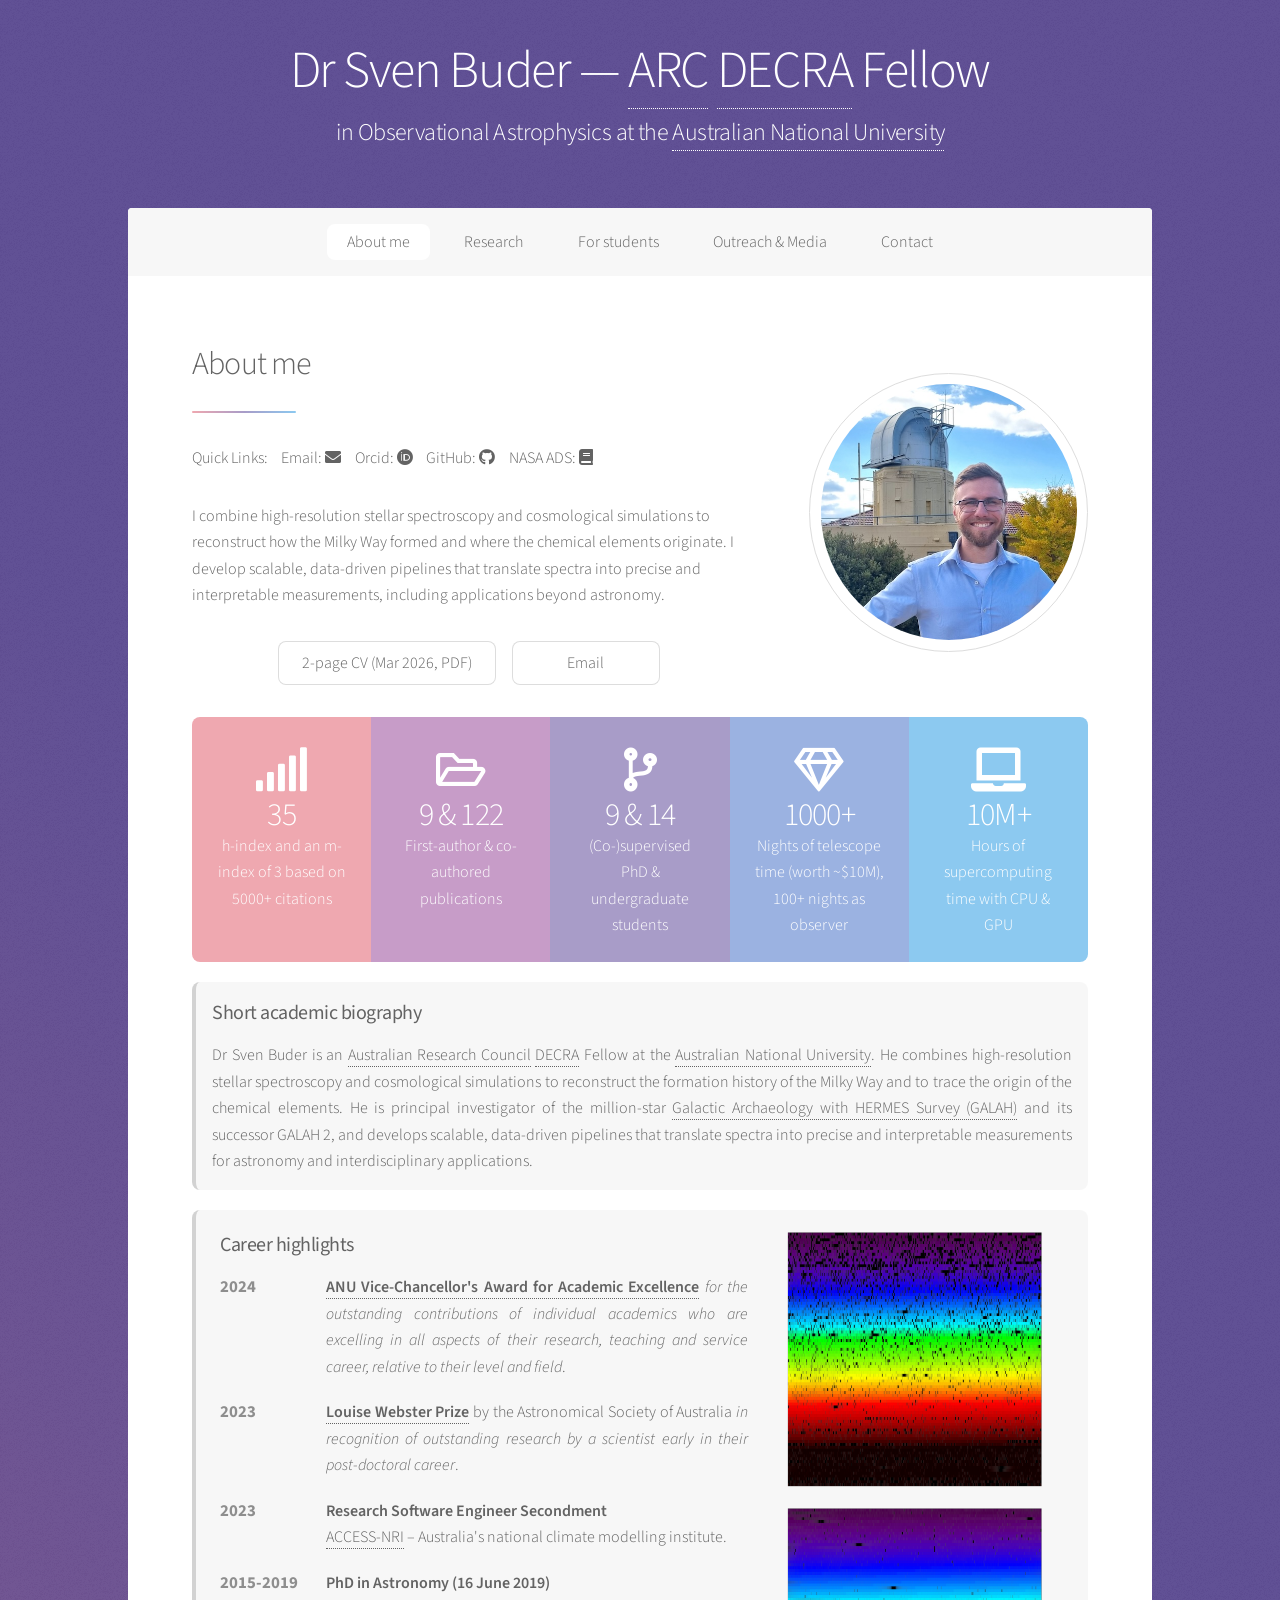
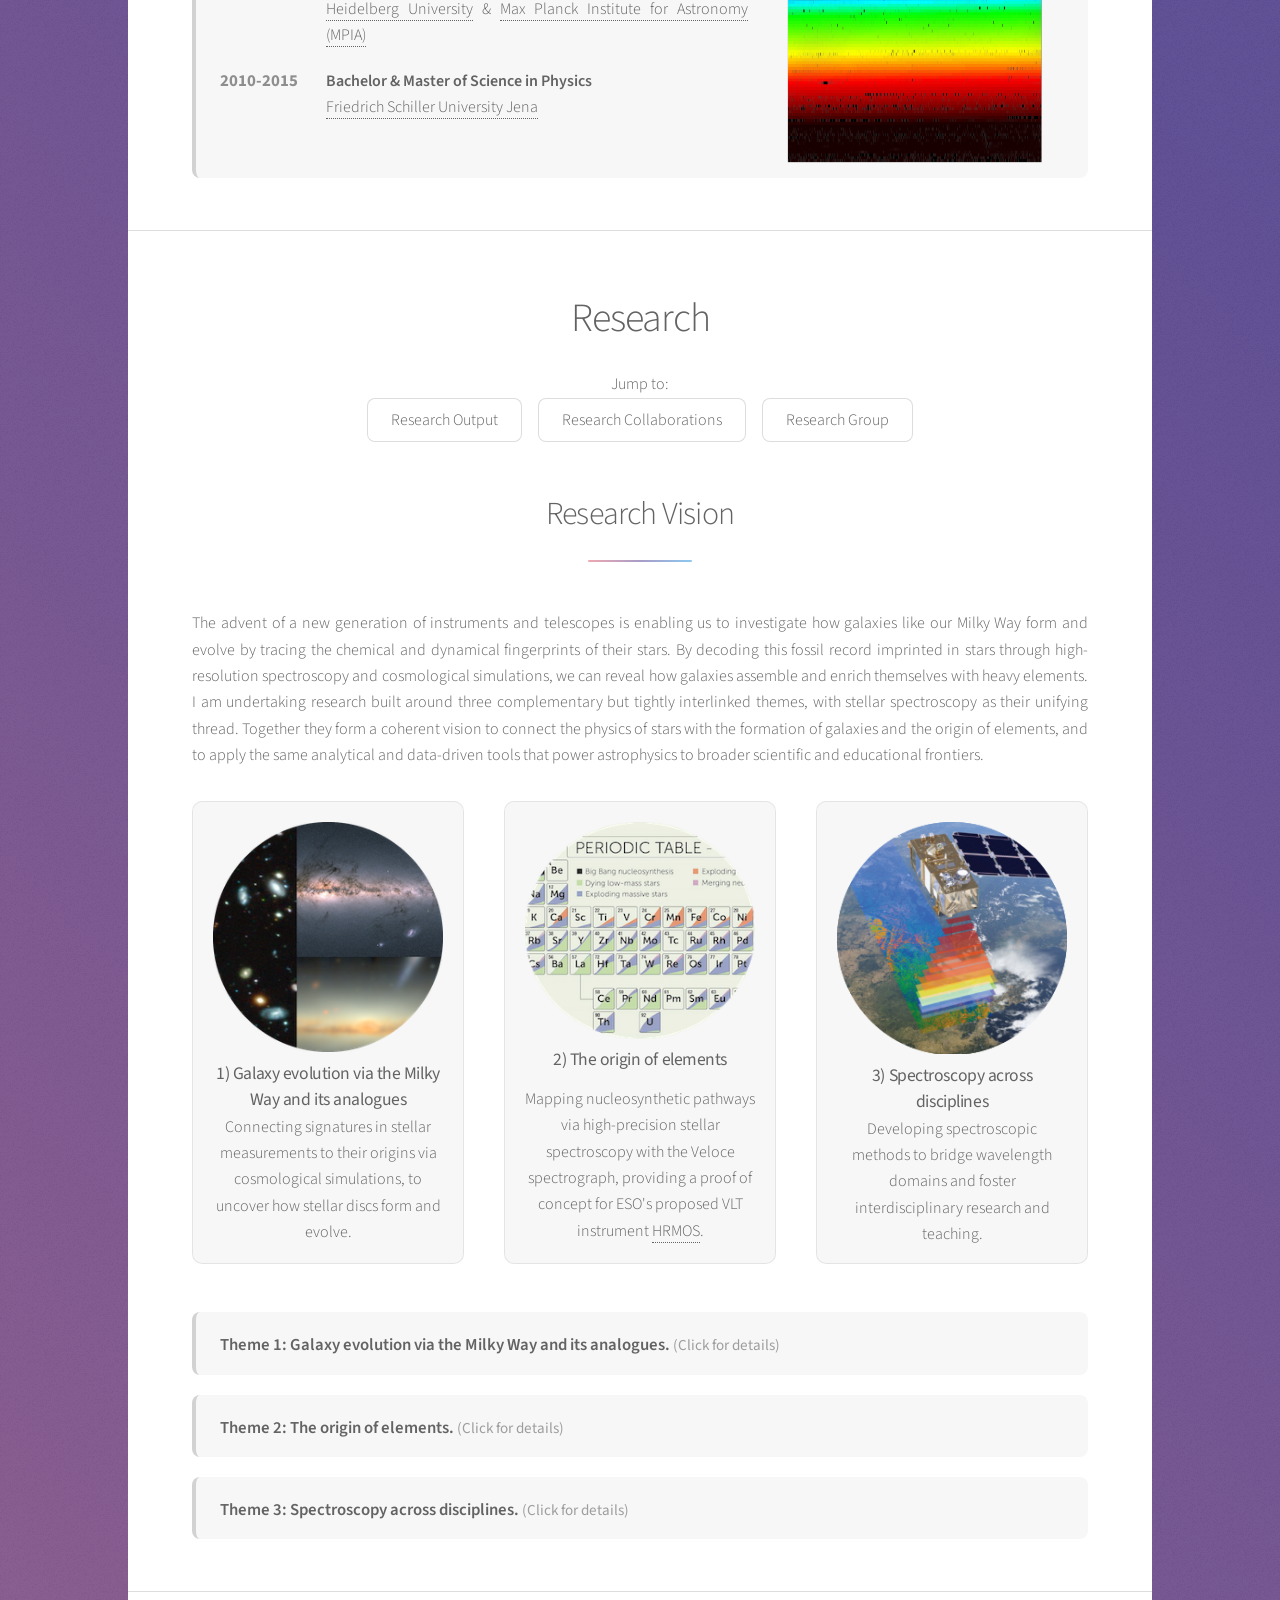
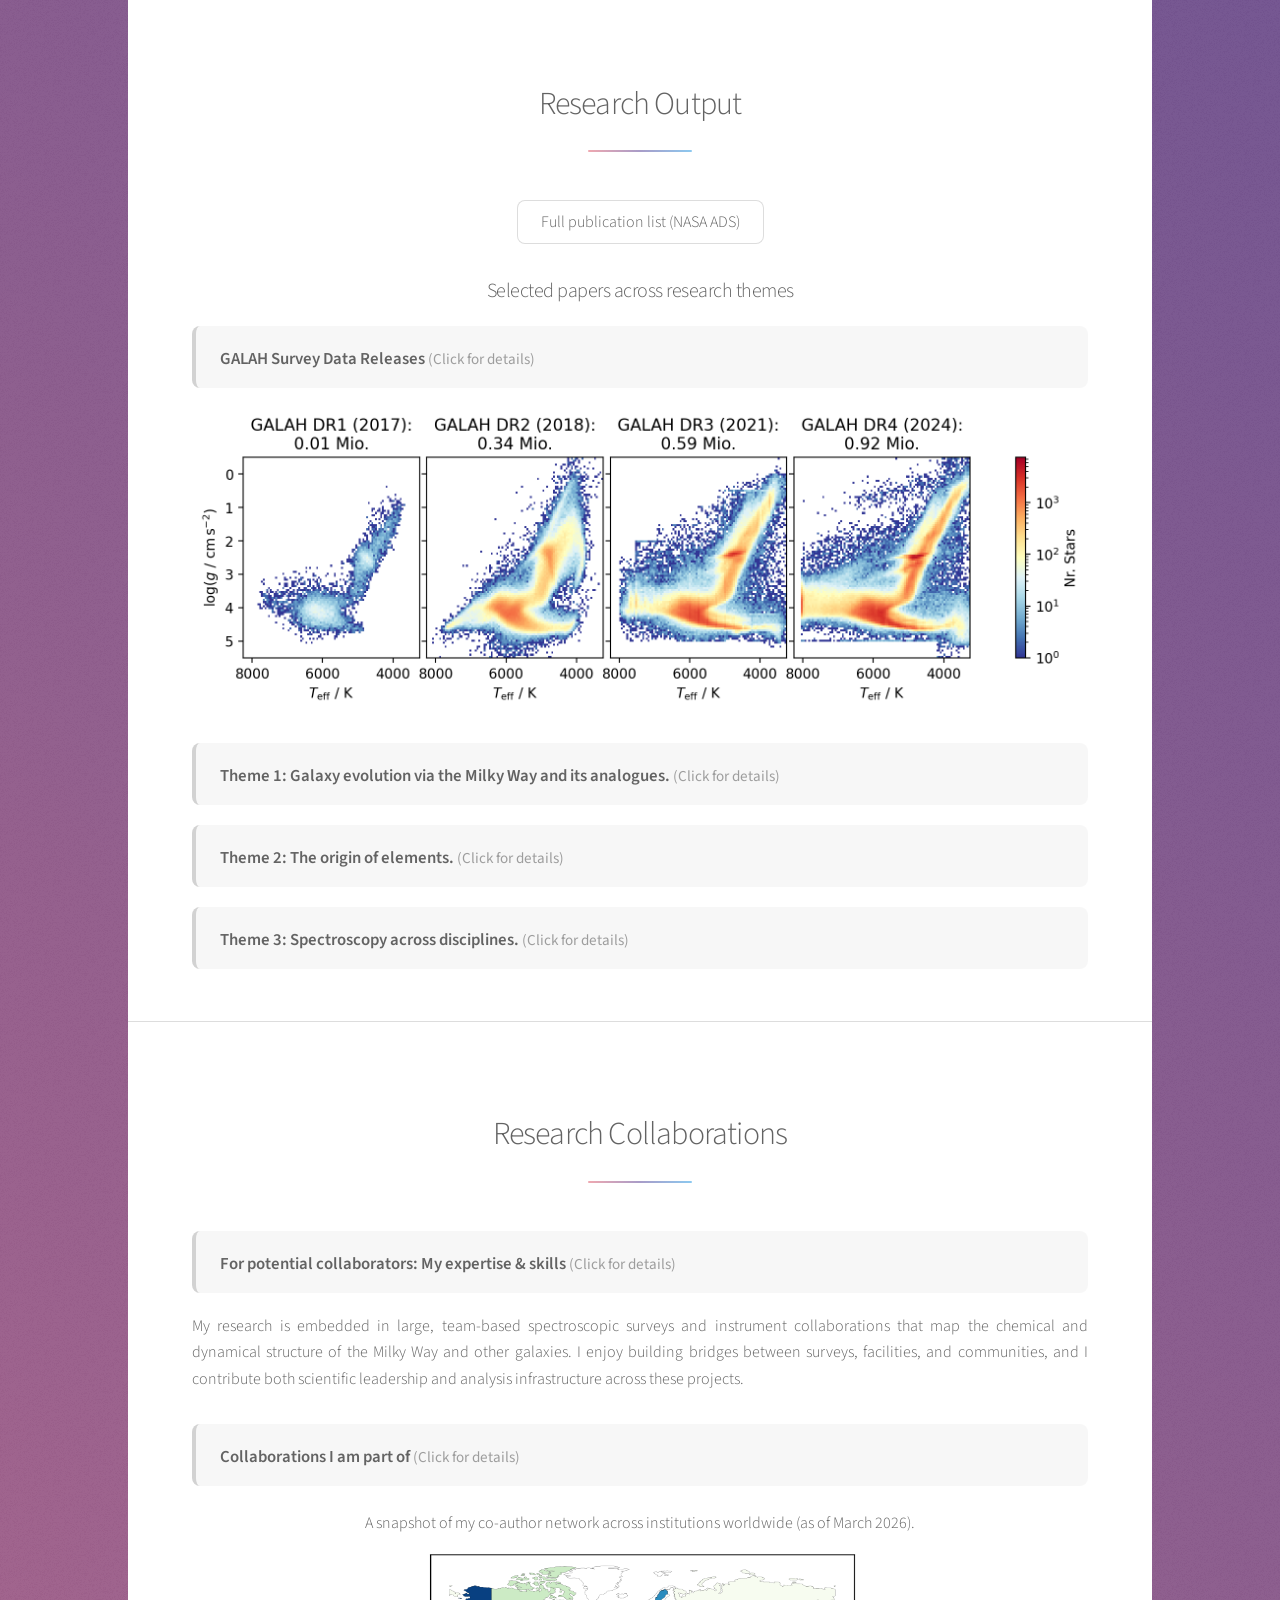
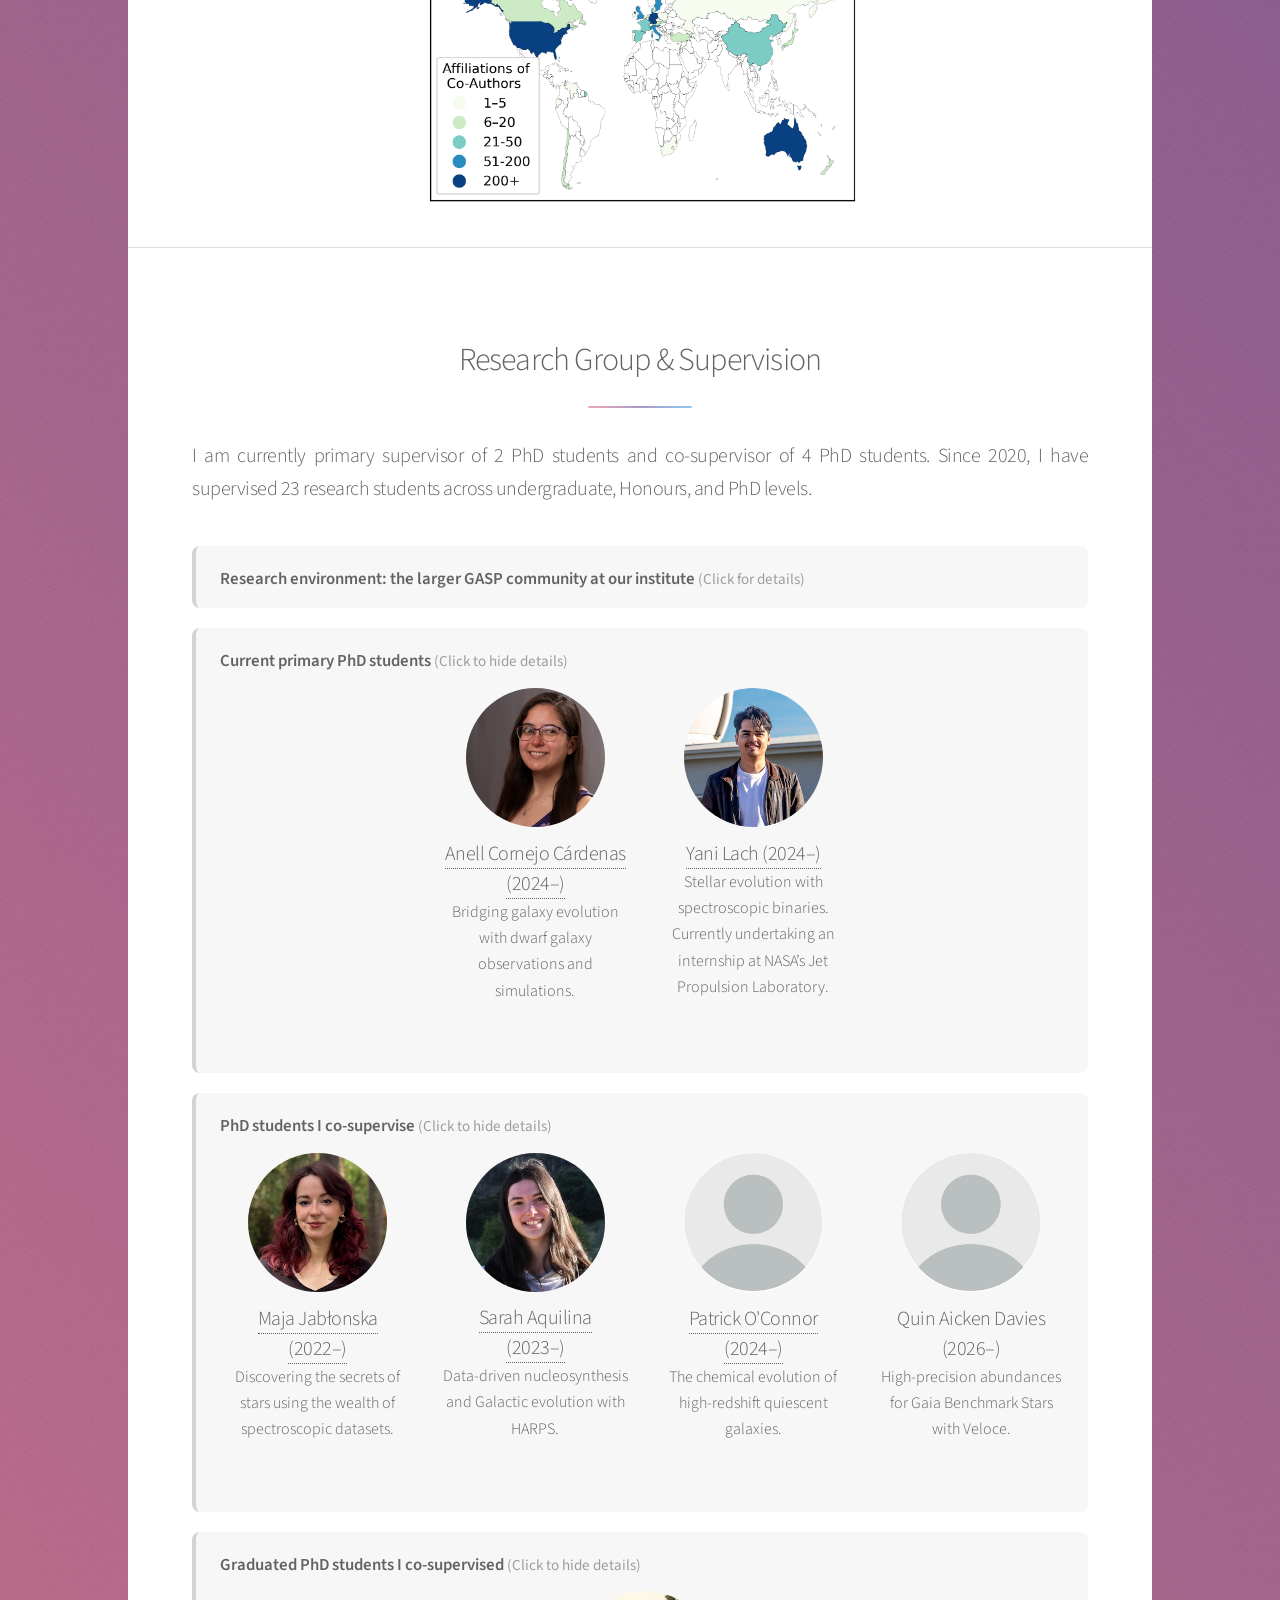
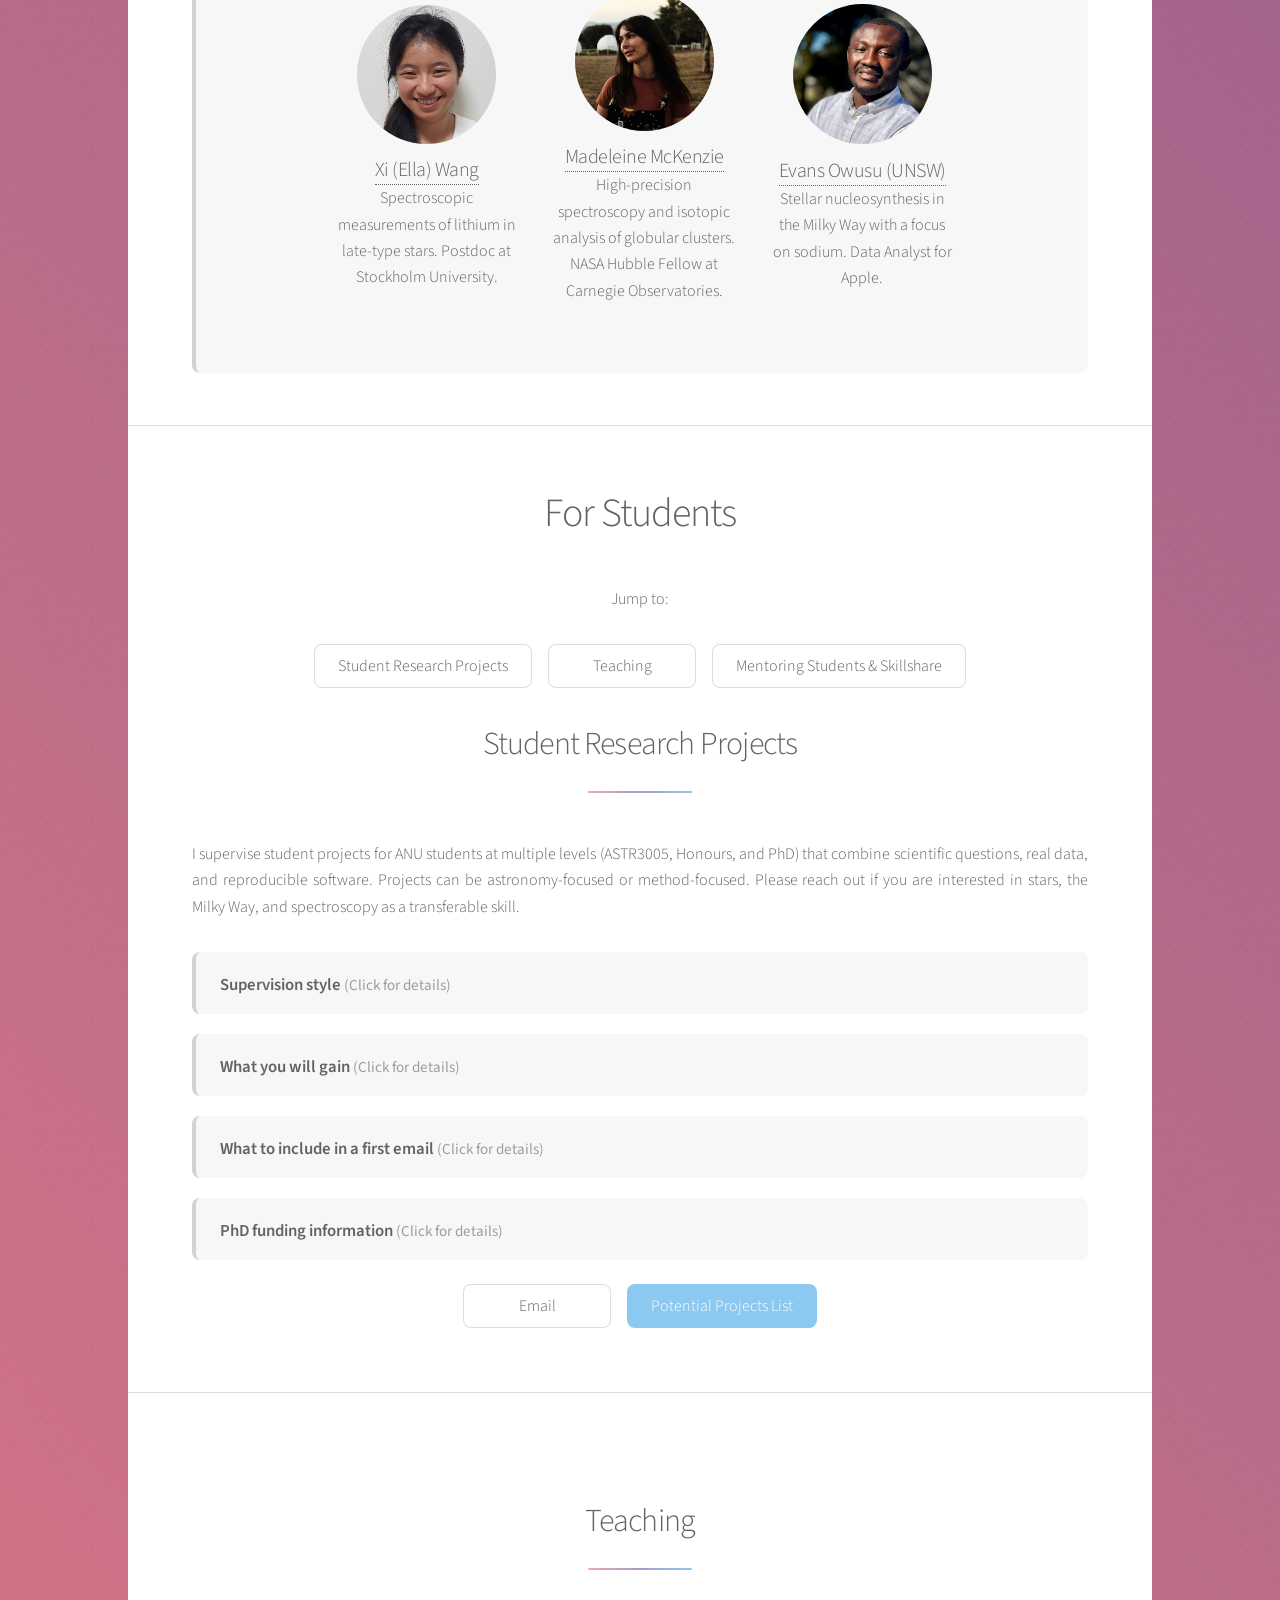
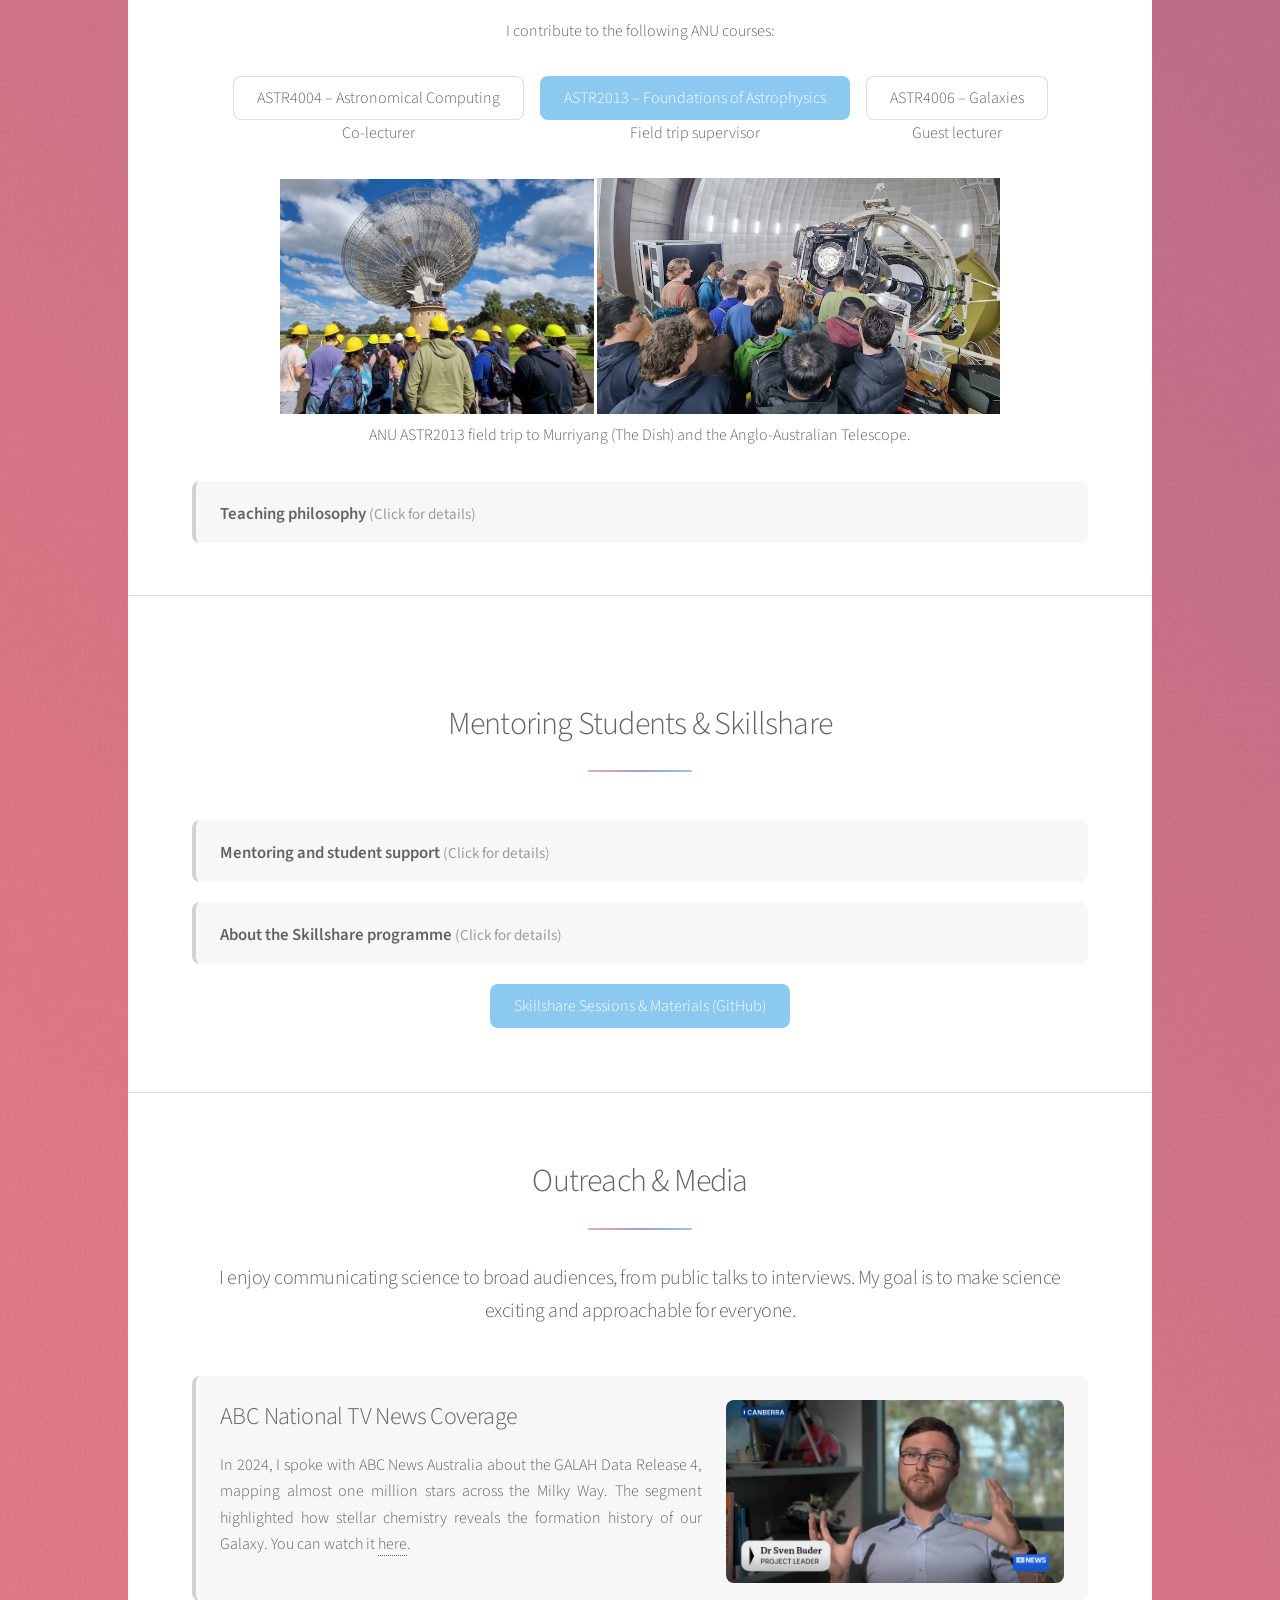
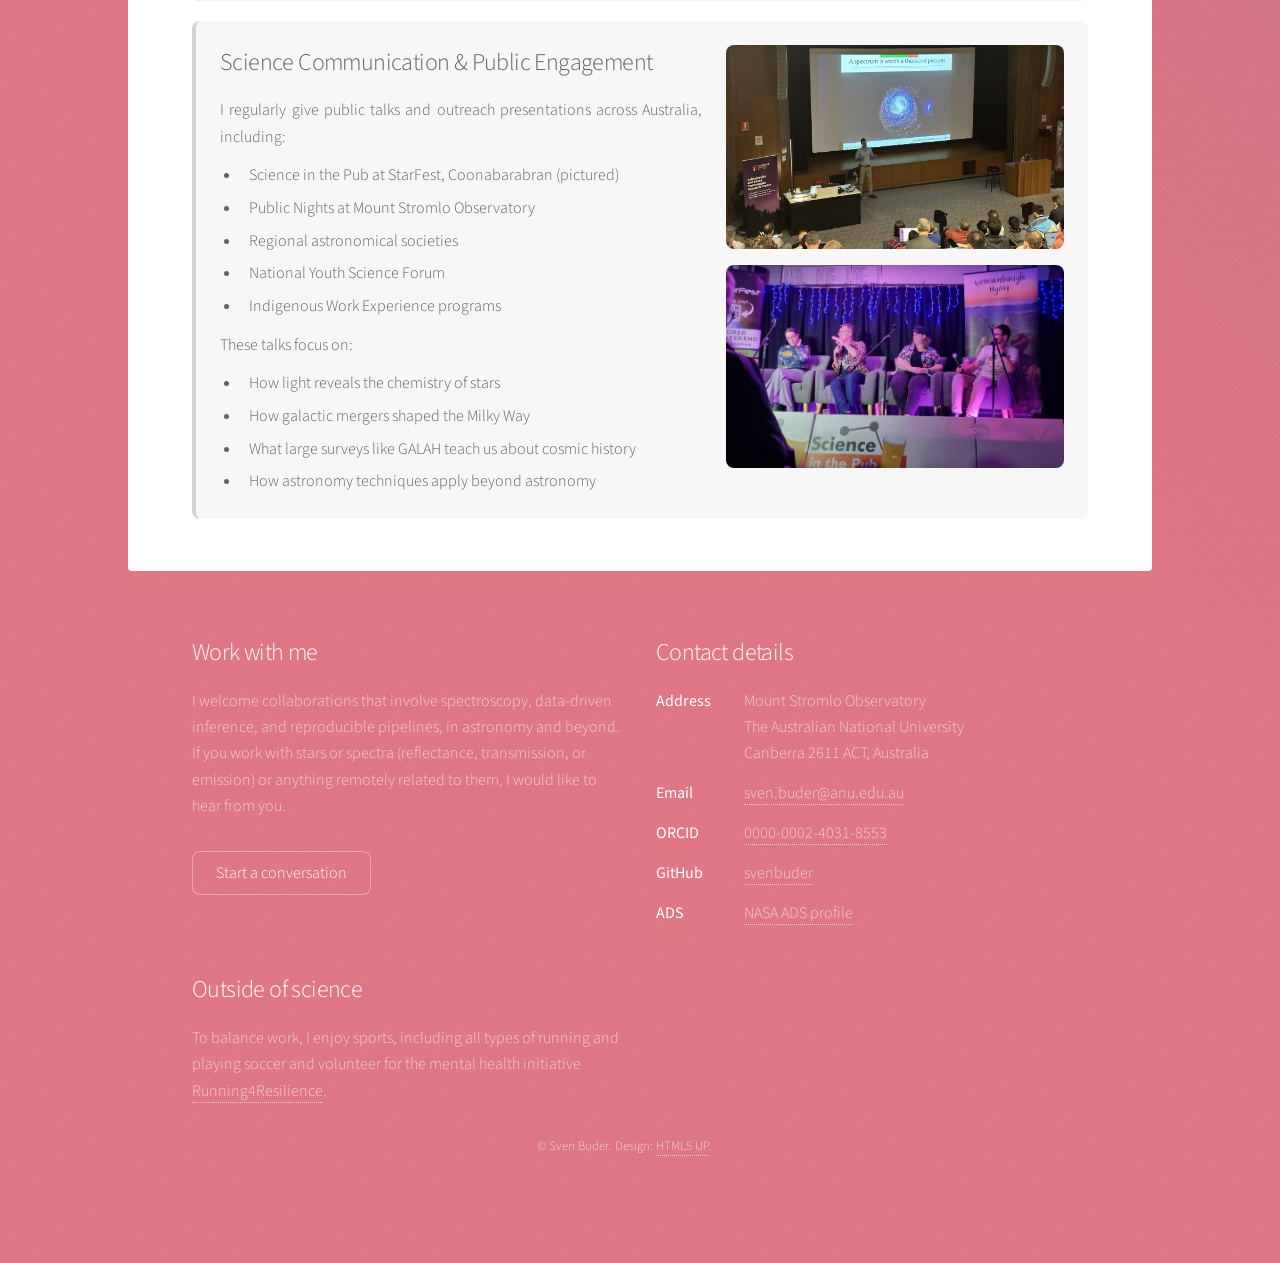
==== index.html @ 12dbd0ea "fix images, add collaborations, update cv" ====
<!DOCTYPE HTML>
<!--
	Stellar by HTML5 UP
	html5up.net | @ajlkn
	Free for personal and commercial use under the CCA 3.0 license (html5up.net/license)
-->
<html lang="en">
	<head>
		<title>Dr Sven Buder | ANU</title>
		<meta charset="utf-8" />
		<meta name="viewport" content="width=device-width, initial-scale=1, user-scalable=no" />

		<meta name="description" content="Dr Sven Buder is an ARC DECRA Fellow at the Australian National University. He uses high-resolution spectroscopy and cosmological simulations to study galaxy evolution via the Milky Way and its analogues, and to map the origin of the elements. He is also building collaborations in spectroscopy across disciplines." />
		<meta name="author" content="Sven Buder" />

		<link rel="stylesheet" href="assets/css/main.css" />
		<noscript><link rel="stylesheet" href="assets/css/noscript.css" /></noscript>
	</head>
	<body class="is-preload">

		<!-- Wrapper -->
		<div id="wrapper">

			<!-- Header -->
			<header id="header" class="alt" style="padding: 2.5em 0 2.5em 0;">
				<h1>Dr Sven Buder — <a href="https://www.arc.gov.au/" target="_blank" rel="noopener noreferrer">ARC</a> <a href="https://www.arc.gov.au/discovery-early-career-researcher-award-2024" target="_blank" rel="noopener noreferrer">DECRA</a> Fellow</h1>
				<h2>in Observational Astrophysics at the <a href="https://www.anu.edu.au" target="_blank" rel="noopener noreferrer">Australian National University</a></h2>
			</header>

			<!-- Nav -->
			<nav id="nav">
				<ul>
					<li><a href="#about" class="active">About me</a></li>
					<li><a href="#research">Research</a></li>
					<li><a href="#students">For students</a></li>
					<li><a href="#outreach">Outreach &amp; Media</a></li>
					<li><a href="#contact">Contact</a></li>
				</ul>
			</nav>

			<!-- Main -->
			<div id="main">
				<!-- About me -->
				<section id="about" class="main">
				<div class="spotlight">
					<div class="content">
					<header class="major">
						<h2>About me</h2>
					</header>

					<ul class="icons" style="margin-top: 0em;">
						<li>Quick Links:  </li>
						<li>Email: <a href="mailto:sven.buder@anu.edu.au" class="icon solid fa-envelope" title="Email"><span class="label">Email</span></a></li>
						<li>Orcid: <a href="https://orcid.org/0000-0002-4031-8553" target="_blank" rel="noopener noreferrer" class="icon brands fa-orcid" title="ORCID"><span class="label">ORCID</span></a></li>
						<li>GitHub: <a href="https://github.com/svenbuder" target="_blank" rel="noopener noreferrer" class="icon brands fa-github" title="GitHub"><span class="label">GitHub</span></a></li>
						<li>NASA ADS: <a href="https://ui.adsabs.harvard.edu/search/q=author%3A%22Buder%2C%20Sven%22" target="_blank" rel="noopener noreferrer" class="icon solid fa-book" title="NASA ADS profile"><span class="label">ADS</span></a></li>
					</ul>
					<p>
						I combine high-resolution stellar spectroscopy and cosmological simulations to reconstruct how the Milky Way formed
						and where the chemical elements originate.
						I develop scalable, data-driven pipelines that translate spectra into precise and interpretable measurements,
						including applications beyond astronomy.
					</p>
					<ul class="actions special">
						<li>
						<a href="data/Sven_Buder_CV_Mar2026.pdf" target="_blank" rel="noopener noreferrer" class="button">
							2-page CV (Mar 2026, PDF)
						</a>
						</li>
						<li><a href="mailto:sven.buder@anu.edu.au" class="button">Email</a></li>
					</ul>

					</div>

					<span class="image"><img src="images/avatar_2025.jpg" alt="Portrait of Dr Sven Buder" /></span>
				</div>

				<ul class="statistics" style="margin-bottom: 0em;">
					<li class="style1">
					<span class="icon solid fa-signal"></span>
					<strong>35</strong> h-index and an m-index of 3 based on 5000+ citations
					</li>
					<li class="style2">
					<span class="icon fa-folder-open"></span>
					<strong>9 &amp; 122</strong> First-author &amp; co-authored publications
					</li>
					<li class="style3">
					<span class="icon solid fa-code-branch"></span>
					<strong>9 &amp; 14</strong> (Co-)supervised PhD &amp; undergraduate students
					</li>
					<li class="style4">
					<span class="icon fa-gem"></span>
					<strong>1000+</strong> Nights of telescope time (worth ~$10M), 100+ nights as observer
					</li>
					<li class="style5">
					<span class="icon solid fa-laptop"></span>
					<strong>10M+</strong> Hours of supercomputing time with CPU &amp; GPU
					</li>
				</ul>

				<!-- Single “read-aloud” biography -->
				<div style="margin: 1.25rem 0; padding: 1rem; border-left: 4px solid rgba(0,0,0,0.15); background: rgba(0,0,0,0.03); border-radius: 8px;">
					<h3 style="margin-top: 0;"><b>Short academic biography</b></h3>
					<p style="margin-bottom: 0; text-align:justify">
					Dr Sven Buder is an <a href="https://www.arc.gov.au/" target="_blank" rel="noopener noreferrer">Australian Research Council</a> <a href="https://www.arc.gov.au/discovery-early-career-researcher-award-2024" target="_blank" rel="noopener noreferrer">DECRA</a> Fellow at the <a href="https://www.anu.edu.au" target="_blank" rel="noopener noreferrer">Australian National University</a>.
					He combines high-resolution stellar spectroscopy and cosmological simulations to reconstruct the formation history of the Milky Way
					and to trace the origin of the chemical elements.
					He is principal investigator of the million-star <a href="https://www.galah-survey.org">Galactic Archaeology with HERMES Survey (GALAH)</a> and its successor GALAH 2,
					and develops scalable, data-driven pipelines that translate spectra into precise and interpretable measurements for astronomy and interdisciplinary applications.
					</p>
				</div>

				<div class="callout highlight-layout">
				<!-- LEFT: Timeline -->
				<div class="highlights">
					<h3 style="margin-top: 0;"><b>Career highlights</b></h3>
					<div class="highlight-item">
					<div class="highlight-year">2024</div>
					<div class="highlight-content">
						<strong><a href="https://www.anu.edu.au/news/all-news/best-of-anu-community-celebrated-with-chancellor-and-vc-awards" target="_blank" rel="noopener noreferrer">ANU Vice-Chancellor's Award for Academic Excellence</a></strong>
						<i>for the outstanding contributions of individual academics who are excelling in all aspects of their research, teaching and service career, relative to their level and field</i>.
					</div>
					</div>

					<div class="highlight-item">
					<div class="highlight-year">2023</div>
					<div class="highlight-content">
						<strong><a href="https://asa.astronomy.org.au/prizes_and-grants/prizes-awards/louise-webster-prize/" target="_blank" rel="noopener noreferrer">Louise Webster Prize</a></strong>
						by the Astronomical Society of Australia
						<i>in recognition of outstanding research by a scientist early in their post-doctoral career</i>.
					</div>
					</div>

					<div class="highlight-item">
					<div class="highlight-year">2023</div>
					<div class="highlight-content">
						<strong>Research Software Engineer Secondment</strong><br>
						<a href="https://www.access-nri.org.au/" target="_blank" rel="noopener noreferrer">ACCESS-NRI</a> – Australia's national climate modelling institute.
					</div>
					</div>

					<div class="highlight-item">
					<div class="highlight-year">2015-2019</div>
					<div class="highlight-content">
						<strong>PhD in Astronomy (16 June 2019)</strong><br>
						<a href="https://www.uni-heidelberg.de/en" target="_blank" rel="noopener noreferrer">Heidelberg University</a> & <a href="https://www.mpia.de/en" target="_blank" rel="noopener noreferrer">Max Planck Institute for Astronomy (MPIA)</a>
					</div>
					</div>

					<div class="highlight-item">
					<div class="highlight-year">2010-2015</div>
					<div class="highlight-content">
						<strong>Bachelor & Master of Science in Physics</strong><br>
						<a href="https://www.uni-jena.de/en" target="_blank" rel="noopener noreferrer">Friedrich Schiller University Jena</a>
					</div>
					</div>
				</div>

				<!-- RIGHT: Spectra -->
				<div class="highlight-visual-vertical">
					<img src="images/06_alfCenA_rainbow.png" alt="Spectrum of Alpha Centauri A" />
					<img src="images/07_HD140283_rainbow.png" alt="Spectrum of HD 140283" />
				</div>

				</div>
				</section>

				<!-- Research -->
				<section id="research" class="main special">
					<header class="major">
						<h1>Research</h1>
						Jump to:
						<ul class="actions special">	
							<!-- <li><a href="#research-vision" target="_blank" rel="noopener noreferrer" class="button">Research Vision</a></li> -->
							<li><a href="#research-output" class="button">Research Output</a></li>
							<li><a href="#research-collaborations" class="button">Research Collaborations</a></li>
							<li><a href="#research-group" class="button">Research Group</a></li>
						</ul>
					</header>
					
					<header id="research-vision" class="major" style="margin-top: 1.5rem;">
						<h2>Research Vision</h2>
						</header>

						<div class="content">
						<p style="text-align: justify;">
							The advent of a new generation of instruments and telescopes is enabling us to investigate how galaxies like our Milky Way form and evolve
							by tracing the chemical and dynamical fingerprints of their stars. By decoding this fossil record imprinted in stars through high-resolution
							spectroscopy and cosmological simulations, we can reveal how galaxies assemble and enrich themselves with heavy elements.
							I am undertaking research built around three complementary but tightly interlinked themes, with stellar spectroscopy as their unifying thread. 
							Together they form a coherent vision to connect the physics of stars with the formation of galaxies and the origin of elements, and to apply
							the same analytical and data-driven tools that power astrophysics to broader scientific and educational frontiers.
						</p>

						<ul class="features themes">
							<li>
							<span class="image solid major"><img src="images/galaxies.png" alt="Galaxy evolution theme" /></span>
							<h4><b>1) Galaxy evolution via the Milky Way and its analogues</b></h4>
							Connecting signatures in stellar measurements to their origins via cosmological simulations, to uncover how stellar discs form and evolve.
							</li>

							<li>
							<span class="image solid major"><img src="images/periodic_table.png" alt="Origin of elements theme" /></span>
							<h4><b>2) The origin of elements</b></h4>
							Mapping nucleosynthetic pathways via high-precision stellar spectroscopy with the Veloce spectrograph, providing a proof of concept for ESO's proposed VLT instrument
							<a href="https://www.hrmos.eu/" target="_blank" rel="noopener noreferrer">HRMOS</a>.
							</li>

							<li>
							<span class="image solid major"><img src="images/Sentinel-2_composites.png" alt="Spectroscopy across disciplines theme" /></span>
							<h4><b>3) Spectroscopy across disciplines</b></h4>
							Developing spectroscopic methods to bridge wavelength domains and foster interdisciplinary research and teaching.
							</li>
						</ul>

						<!-- Theme 1 -->
						<details class="callout">
							<summary>Theme 1: Galaxy evolution via the Milky Way and its analogues.<span class="details-hint"></span></summary>

							<p style="margin-top: 0.75rem;">
							How did galaxies like our Milky Way build their discs and sustain star formation across cosmic time? This remains one of the central open questions in galaxy formation.
							While evidence points to early turbulent star formation, bar-driven evolution, and merger-induced heating, their interplay is still not understood.
							My research aims to quantify how these processes shaped the Milky Way and its analogues by combining resolved chemodynamical data, extragalactic surveys,
							and cosmological simulations in a unified framework.
							</p>

							<ul>
							<li>
								<b>(1a) The impact of mergers on disc galaxies.</b>
								<span class="image right"><img src="images/theme_1a.png" alt="Theme 1a figure" /></span>
								<br>
								My earlier work showed that the Milky Way's last major merger was likely not gas-rich enough to rebuild the disc, as only a small population of stars shares its distinct chemistry.
								I will map the inner Galaxy in elemental detail to test how mergers shaped its structure and enrichment history. These data will also prepare the ground for future facilities such as
								<a href="https://mavis-ao.org/" target="_blank" rel="noopener noreferrer">VLT-MAVIS</a> and
								<a href="https://elt.eso.org/instrument/MOSAIC/" target="_blank" rel="noopener noreferrer">ELT-MOSAIC</a>, extending these studies to external galaxies.
							</li>

							<li>
								<b>(1b) Chemical evolution of smaller galaxies.</b>
								<span class="image right"><img src="images/theme_1b.png" alt="Theme 1b figure" /></span>
								<br>
								My PhD student <a href="https://www.linkedin.com/in/anell-cornejo-cárdenas-b04b33162/" target="_blank" rel="noopener noreferrer">Anell Cornejo Cárdenas</a>
								(completion expected 2028) is extracting dwarf galaxy chemistry from
								<a href="https://www.eso.org/sci/facilities/develop/instruments/muse.html" target="_blank" rel="noopener noreferrer">MUSE</a> spectroscopy.
								Together with high-resolution <a href="https://tobias-buck.de/#sim_data" target="_blank" rel="noopener noreferrer">NIHAO-UHD</a> simulations, we will link the chemical evolution
								of these dwarfs to their role as the building blocks of the Milky Way halo and assess how unique our Galaxy's merger history has been.
							</li>

							<li>
								<b>(1c) Bridging (extra-)galactic archaeology.</b>
								<span class="image right"><img src="images/theme_1c.png" alt="Theme 1c figure" /></span>
								<br>
								As part of the <a href="https://geckos-survey.org" target="_blank" rel="noopener noreferrer">GECKOS</a>
								<a href="https://www.eso.org/sci/facilities/develop/instruments/muse.html" target="_blank" rel="noopener noreferrer">VLT-MUSE</a> survey
								(<a href="https://ui.adsabs.harvard.edu/abs/2023arXiv230600059V" target="_blank" rel="noopener noreferrer">van de Sande et al. 2023</a>),
								we will apply the integrated-spectroscopy methods I am developing under Theme 3a to trace enrichment histories across multiple elements.
								We will compare the Milky Way's resolved but locally biased view of chemical evolution with edge-on disc galaxies observed via integrated light.
								Moving beyond metallicity, this complementary perspective will reduce biases in inferring the processes that govern disc formation across environments
								and help interpret the Milky Way in a cosmological context.
							</li>
							</ul>

							<p style="margin-bottom: 0;">
							These efforts will deliver observation-driven simulation tests linking merger history, satellite evolution, and disc formation.
							</p>
						</details>

						<!-- Theme 2 -->
						<details class="callout">
							<summary>Theme 2: The origin of elements.<span class="details-hint"></span></summary>

							<p style="margin-top: 0.75rem;">
							Where and how are the elements forged? While most elements are now known to originate in stars or their explosions and mergers, major uncertainties remain in how stellar yields and
							binary evolution shaped the chemical makeup of the Universe throughout cosmic time. This question links every scale of astrophysics from planets to galaxies, and demands both
							precision spectroscopy and predictive modelling.
							My research combines data-driven analysis with theoretical insight to address these gaps, and complements 3D NLTE modelling efforts
							(<a href="https://ui.adsabs.harvard.edu/abs/2024ARA&A..62..475L" target="_blank" rel="noopener noreferrer">Lind &amp; Amarsi 2024</a>).
							These approaches provide the dual foundations of precision and realism that are needed to map how stars create and recycle the elements that shape planets and galaxies.
							</p>

							<ul>
							<li>
								<b>(2a) Quantify elemental and isotopic variations with unprecedented precision.</b>
								<span class="image right"><a href="https://ui.adsabs.harvard.edu/abs/2018MNRAS.478.4513B/abstract" class="image" target="_blank" rel="noopener noreferrer"><img src="images/pic02.png" alt="Precision abundances figure" /></a></span>
								<br>
								As PI of the ongoing GALAH-2 Large Program, I will deliver 0.01 dex precision for elemental and isotopic abundances using the Veloce spectrograph at the 3.9m Anglo-Australian Telescope,
								with dedicated observing time secured through 2027. This programme complements observations of the original GALAH survey and provides early high-precision benchmark measurements for ESO's proposed
								<a href="https://www.hrmos.eu/" target="_blank" rel="noopener noreferrer">HRMOS</a> concept to test models of internal mixing, stellar mass loss, and the relative contributions of massive versus evolved stars,
								in order to constrain elemental production sites and yields.
							</li>

							<li>
								<b>(2b) Identify signatures of binary evolution and mixing.</b>
								<span class="image right"><img src="images/theme_2ab.png" alt="Binary evolution theme figure" /></span>
								<br>
								Every second star is part of a binary system. The work of my PhD student <a href="https://yanilach.space/" target="_blank" rel="noopener noreferrer">Yani Lach</a> (expected completion 2028) on extracting
								elemental abundances from binary star spectroscopy will quantify how binary evolution, interaction, and rotation alter surface abundances. The comparison of abundance patterns between closer and wider systems
								will quantify the importance of binarity for chemical evolution.
							</li>

							<li>
								<b>(2c) Map element-production channels.</b>
								<span class="image right"><img src="images/theme_2c.png" alt="Element production channels figure" /></span>
								<br>
								By combining high-precision abundances with chemical evolution models, my collaborators and I will extract nucleosynthetic fingerprints from stellar and galactic abundance measurements using our fast,
								simulation-based inference framework (<a href="https://ui.adsabs.harvard.edu/abs/2025A%26A...702A.184B" target="_blank" rel="noopener noreferrer">Buck et al. 2025</a>).
							</li>
							</ul>

							<p style="margin-bottom: 0;">
							By combining Veloce's precision with HRMOS-era reach and linking stellar spectroscopy to the formation of planets and galaxies, this theme is driving future key projects on the origin of the elements.
							<br><br>
							</p>
						</details>

						<!-- Theme 3 -->
						<details class="callout">
							<summary>Theme 3: Spectroscopy across disciplines.<span class="details-hint"></span></summary>

							<p style="margin-top: 0.75rem;">
							Where else can the tools we develop for stellar spectroscopy be applied to benefit science and society? Spectroscopy is a universal diagnostic of matter:
							the same principles that reveal the composition of stars can illuminate processes in galaxies, the interstellar medium, and even Earth's environment.
							This theme extends spectroscopy across wavelengths and disciplines to connect astrophysics, climate science, and education.
							</p>

							<ul>
							<li>
								<b>(3a) From resolved to integrated spectroscopy.</b><br>
								<span class="image right"><img src="images/theme_3a.png" alt="Resolved to integrated spectroscopy figure" /></span>
								A key step toward bridging Galactic and extragalactic astronomy is translating high-fidelity stellar spectroscopy into integrated-light observations.
								With collaborators and a postdoctoral researcher, I will develop a library of stellar-population templates from Milky Way spectra flux-calibrated with
								<a href="https://www.esa.int/Science_Exploration/Space_Science/Gaia" target="_blank" rel="noopener noreferrer">Gaia</a> XP data.
								These abundance-variable templates will support analyses of integrated spectra from instruments such as
								<a href="https://www.eso.org/sci/facilities/develop/instruments/muse.html" target="_blank" rel="noopener noreferrer">VLT-MUSE</a> and
								<a href="https://mavis-ao.org/" target="_blank" rel="noopener noreferrer">VLT-MAVIS</a>, overcoming long-standing limitations in population-synthesis models and uniting stellar and extragalactic spectroscopy.
							</li>

							<li>
								<b>(3b) Multi-wavelength and multi-domain astronomy.</b><br>
								<span class="image right"><img src="images/theme_3b.png" alt="Multi-wavelength astronomy figure" /></span>
								In a pilot project combining GALAH optical spectroscopy with ASKAP radio observations
								(<a href="https://ui.adsabs.harvard.edu/abs/2025MNRAS.543.3474N" target="_blank" rel="noopener noreferrer">Nguyen, Buder et al. 2025</a>),
								I demonstrated that cross-wavelength analysis can map the interstellar medium across density regimes.
								Building on this, I will expand collaborations with radio astronomers to link atomic and molecular gas phases in the Milky Way using targeted optical spectroscopy.
								This work connects to upcoming large-scale surveys and prepares for the Square Kilometre Array by establishing a unified optical–radio view of the Galactic ecosystem.
							</li>

							<li>
								<b>(3c) Spectroscopy beyond astronomy.</b><br>
								<span class="image right"><img src="images/theme_3c.png" alt="Spectroscopy beyond astronomy figure" /></span>
								Together with environmental scientists and our instrumentation team at the ANU who build a wildfire risk monitoring satellite called
								<a href="https://inspace.anu.edu.au/missions/ozfuel-1-satellite-payload-mission" target="_blank" rel="noopener noreferrer">OzFuel</a>,
								we have shown that we can infer carbon and nitrogen abundances from leaf reflectance spectra by applying the data-driven stellar analysis framework of
								<a href="https://ui.adsabs.harvard.edu/abs/2015ApJ...808...16N" target="_blank" rel="noopener noreferrer"><i>The Cannon</i></a>.
								Extending this to indicators such as chlorophyll and pigment ratios will show how astronomical methods can address environmental and sustainability challenges.
							</li>
							</ul>

							<p style="margin-bottom: 0;">
							My vision is to establish spectroscopy as a shared quantitative language across astronomy and environmental science, and to build a cross-disciplinary training platform where students
							apply data-driven analysis across domains and develop end-to-end pipelines, from data collection to calibration, archiving, and reproducible analysis.
							These efforts will turn spectroscopy from a specialised tool into a collaborative and educational framework for data-driven, cross-disciplinary research.
							</p>
						</details>
						</div>
				</section>

				<section id="research-output" class="main special">
					<header class="major" style="margin-top: 1.5rem;">
						<h2>Research Output</h2>
					</header>

					<div class="content">
						<ul class="actions special" style="margin-bottom: 1rem;">
						<li>
							<a href="https://ui.adsabs.harvard.edu/search/q=author%3A%22Buder%2C%20Sven%22"
							target="_blank" rel="noopener noreferrer" class="button">
							Full publication list (NASA ADS)
							</a>
						</li>
						</ul>
					</div>

					<h3 style="margin-top: 2rem;">Selected papers across research themes</h3>

					<!-- GALAH data releases -->
					<details class="callout">
						<summary>GALAH Survey Data Releases<span class="details-hint"></span></summary>

						<p style="margin-top: 0.75rem;">
						I have led three major GALAH survey data releases as first author, each serving as a community benchmark dataset with strong citation impact.
						</p>

						<div class="table-wrapper">
						<table>
							<tbody>
							<tr>
								<td style="width: 29%;">
								<a href="https://ui.adsabs.harvard.edu/abs/2025PASA...42...51B" target="_blank" rel="noopener noreferrer">
									<b>Buder, Kos, Wang et al. (2025)</b>
								</a>
								</td>
								<td>
								<b>GALAH DR4 – Million-star scale and extended element coverage.</b><br>
								<i>Survey release · Precision spectroscopy · Synthetic spectrum interpolation with neural networks</i><br>
								Delivered the next-generation benchmark dataset at near-million-star scale, expanding the chemical and stellar-parameter landscape for the community.
								</td>
							</tr>
							
							<tr>
								<td>
								<a href="https://ui.adsabs.harvard.edu/abs/2021MNRAS.506..150B" target="_blank" rel="noopener noreferrer">
									<b>Buder, Sharma, Kos et al. (2021)</b>
								</a>
								</td>
								<td>
								<b>GALAH DR3 – Flagship release and benchmark dataset.</b><br>
								<i>Survey release · Chemistry, dynamics, ages</i><br>
								Major data release enabling large-scale Galactic archaeology and hundreds of follow-up studies across stellar, planetary, and Galactic science.
								This paper was the most-cited MNRAS paper in 2021 (by citation count).
								</td>
							</tr>

							<tr>
								<td>
								<a href="https://ui.adsabs.harvard.edu/abs/2018MNRAS.478.4513B" target="_blank" rel="noopener noreferrer">
									<b>Buder, Asplund, Duong et al. (2018)</b>
								</a>
								</td>
								<td>
								<b>GALAH DR2 – First extraction of up to 23 elements.</b><br>
								<i>Survey release · Data-driven spectrum interpolation</i><br>
								Delivered a major step forward in sample size and ultimately established <i>The Cannon</i> as innovative tool for large spectroscopic survey analysis.
								</td>
							</tr>

							</tbody>
						</table>
						</div>
					</details>
						<span class="image fit">
						<img src="images/galah_dr1_dr2_dr3_dr4.png" alt="GALAH data releases overview" />
						</span>

					<!-- Theme 1 -->
					<details class="callout">
						<summary>Theme 1: Galaxy evolution via the Milky Way and its analogues.<span class="details-hint"></span></summary>

						<div class="table-wrapper" style="margin-top: 0.75rem;">
						<table>
							<tbody>
							<tr>
								<td style="width: 29%;">
								<a href="https://ui.adsabs.harvard.edu/abs/2019A%26A...624A..19B" target="_blank" rel="noopener noreferrer">
									<b>Buder, Lind, Ness et al. (2019)</b>
								</a>
								</td>
								<td>
								<b>Milky Way disc formation and bimodality.</b><br>
								<i>Disc evolution · Ages & multi-element chemistry</i><br>
								Linked ages and chemistry to clarify the thin/thick disc bimodality and constrain disc formation pathways.
								</td>
							</tr>

							<tr>
								<td>
								<a href="https://ui.adsabs.harvard.edu/abs/2022MNRAS.510.2407B" target="_blank" rel="noopener noreferrer">
									<b>Buder, Lind, Ness et al. (2022)</b>
								</a>
								</td>
								<td>
								<b>Accreted halo structure and merger history.</b><br>
								<i>Halo assembly · Selection biases</i><br>
								Distinguished accreted and in-situ halo populations to test merger history and quantify observational selection effects.
								</td>
							</tr>

							<tr>
								<td>
								<a href="https://ui.adsabs.harvard.edu/abs/2024MNRAS.532.1010B" target="_blank" rel="noopener noreferrer">
									<b>Buder, Mijnarends, &amp; Buck (2024)</b>
								</a>
								</td>
								<td>
								<b>Accreted star identification via simulations.</b><br>
								<i>Simulations · Calibration</i><br>
								Established simulation-based criteria for identifying accreted stars and calibrating observational selection methods.
								</td>
							</tr>

							<tr>
								<td>
								<a href="https://ui.adsabs.harvard.edu/abs/2025OJAp....8E..47B" target="_blank" rel="noopener noreferrer">
									<b>Buder, Buck, Chen, &amp; Grasha (2025)</b>
								</a>
								</td>
								<td>
								<b>Bridging Galactic and extragalactic metallicity studies.</b><br>
								<i>Cross-scale comparison · Gradients</i><br>
								Connected Milky Way and extragalactic metallicity-gradient measurements with cosmological simulations and highlighted key observational selection biases.
								</td>
							</tr>
							</tbody>
						</table>
						</div>
					</details>

					<!-- Theme 2 -->
					<details class="callout">
						<summary>Theme 2: The origin of elements.<span class="details-hint"></span></summary>

						<div class="table-wrapper" style="margin-top: 0.75rem;">
						<table>
							<tbody>
							<tr>
								<td style="width: 28%;">
								<a href="https://ui.adsabs.harvard.edu/abs/2022ApJ...931...23G" target="_blank" rel="noopener noreferrer">
									<b>Griffith, Weinberg, Buder et al. (2022)</b>
								</a>
								</td>
								<td>
								<b>Data-driven nucleosynthesis exploration.</b><br>
								<i>Nucleosynthesis · Abundance patterns</i><br>
								Used data-driven residual analyses to disentangle correlated abundance patterns and constrain nucleosynthetic channels and rare populations.
								</td>
							</tr>

							<tr>
								<td>
								<a href="https://ui.adsabs.harvard.edu/abs/2021MNRAS.508.3365B" target="_blank" rel="noopener noreferrer">
									<b>Buck, Rybizki, Buder et al. (2021)</b>
								</a>
								</td>
								<td>
								<b>Simulation–observation framework for chemistry.</b><br>
								<i>NIHAO-UHD · Chemical evolution</i><br>
								Implemented a chemical-evolution framework in NIHAO-UHD zoom-in simulations, enabling direct comparisons to observed multi-element abundance patterns.
								</td>
							</tr>

							<tr>
								<td>
								<a href="https://ui.adsabs.harvard.edu/abs/2024PASA...41...92O" target="_blank" rel="noopener noreferrer">
									<b>Owusu, Buder, Ruiter et al. (2024)</b>
								</a>
								</td>
								<td>
								<b>Disc population diagnostics via sodium.</b><br>
								<i>Population separation · Elemental diagnostics</i><br>
								Demonstrated sodium's diagnostic power for disentangling overlapping stellar disc populations with same age and alpha-process abundances, improving constraints on disc evolution.
								</td>
							</tr>
							</tbody>
						</table>
						</div>
					</details>

					<!-- Theme 3 -->
					<details class="callout">
						<summary>Theme 3: Spectroscopy across disciplines.<span class="details-hint"></span></summary>

						<div class="table-wrapper" style="margin-top: 0.75rem;">
						<table>
							<tbody>
							<tr>
								<td style="width: 28%;">
								<a href="https://ui.adsabs.harvard.edu/abs/2025MNRAS.537.2798N" target="_blank" rel="noopener noreferrer">
									<b>Ness, Mendel, Buder et al. (2025)</b>
								</a>
								</td>
								<td>
								<b>Pilot study bridging Galactic and extragalactic spectroscopy.</b><br>
								<i>Integrated light · Data-driven inference</i><br>
								Demonstrated that data-driven spectroscopy can robustly recover chemical abundances from low-resolution, low-SNR extragalactic spectra.
								</td>
							</tr>

							<tr>
								<td>
								<a href="https://ui.adsabs.harvard.edu/abs/2025MNRAS.543.3474N" target="_blank" rel="noopener noreferrer">
									<b>Nguyen, Buder, Soler et al. (2025)</b>
								</a>
								</td>
								<td>
								<b>Optical–radio synergy in ISM mapping.</b><br>
								<i>Multi-wavelength · ISM</i><br>
								Combined optical (GALAH) and radio (GASKAP) data to map the cold interstellar medium and enable future survey synergy (4MOST, SKA).
								</td>
							</tr>
							</tbody>
						</table>
						</div>
					</details>
				</section>

				<section id="research-collaborations" class="main special">
				<header class="major" style="margin-top: 1.5rem;">
					<h2>Research Collaborations</h2>
				</header>

				<div class="content">

					<details class="callout">
						<summary>For potential collaborators: My expertise & skills <span class="details-hint"></span></summary>

						<div style="text-align:left; margin-top:0.75rem;">

							<p style="margin-bottom:0.75rem;">
							I am always happy to discuss potential collaborations. Please feel free to reach out if you think there may be a connection.
							Below is a short overview of what I bring to collaborative projects.
							</p>

							<p style="margin-bottom:0.75rem;">
							<b>Scientific expertise</b><br>
							My research focuses on the physics and interpretation of stellar spectra and how stars encode information about
							planets, galaxies, and the origin of the elements. I have worked across a broad range of topics connected to stars,
							including stellar activity (relevant for exoplanet studies), stellar evolution, chemically peculiar stars, unresolved
							stellar populations, and the chemical and dynamical history of galaxies. Through surveys such as GALAH and work
							connecting resolved and unresolved spectroscopy, my research spans both <i>Galactic archaeology</i> and
							<i>extragalactic archaeology</i>. I am particularly interested in projects that connect stellar physics,
							galaxy evolution, and interdisciplinary applications where spectroscopy can reveal new physical insight.
							</p>
							<p style="margin-bottom:0;">
								<b>Skills and contributions</b>
							</p>

							<ul class="collab-skills">
							<li>
								<b>Leadership in large surveys</b>
								<span>Principal Investigator of the GALAH survey and contributor to multiple international collaborations.</span>
							</li>

							<li>
								<b>End-to-end spectroscopic expertise</b>
								<span>Survey design, observations, pipelines, calibration, validation, and scientific interpretation.</span>
							</li>

							<li>
								<b>Spectrum modelling</b>
								<span>Spectrum synthesis and forward modelling (e.g. SME, Korg) and careful treatment of systematics in stellar parameters and abundances.</span>
							</li>

							<li>
								<b>Machine learning for spectroscopy</b>
								<span>Data-driven modelling approaches such as The Cannon and neural-network methods.</span>
							</li>

							<li>
								<b>Data reduction pipelines</b>
								<span>Development of automated high-resolution spectroscopic reduction tools, including the Veloce reduction pipeline.</span>
							</li>

							<li>
								<b>Scientific software development</b>
								<span>Python-based analysis tools, reproducible workflows, and open-source development on GitHub.</span>
							</li>

							<li>
								<b>Interdisciplinary collaboration</b>
								<span>Applying spectroscopic and data-driven methods to problems beyond astronomy.</span>
							</li>
							</ul>
						</div>
						</details>

					<!-- Short intro -->
					<p style="text-align: justify; margin-top: 1.25rem;">
					My research is embedded in large, team-based spectroscopic surveys and instrument collaborations that map the
					chemical and dynamical structure of the Milky Way and other galaxies. I enjoy building bridges between surveys,
					facilities, and communities, and I contribute both scientific leadership and analysis infrastructure across these projects.
					</p>

					<!-- Collaborations / surveys tiles -->
					<details class="callout">
					<summary>Collaborations I am part of <span class="details-hint"></span></summary>

					<div class="row" style="margin-top: 0.75rem;">
						<div class="col-12">
						<ul class="features student-tiles">

							<!-- Row 1 -->
							<li style="text-align: center;">
							<span class="icon main style1">
								<a href="https://www.galah-survey.org/" target="_blank" rel="noopener noreferrer">
								<img src="images/galah_logo.jpg" alt="GALAH Survey Logo" />
								</a>
							</span>
							<h3>
								<a href="https://www.galah-survey.org/" target="_blank" rel="noopener noreferrer">GALAH</a>
							</h3>
							Principal Investigator<br>
							Million-star survey<br>
							See <a href="https://www.galah-survey.org">https://www.galah-survey.org</a>
							</li>

							<li style="text-align: center;">
							<span class="icon main style1">
								<a href="https://github.com/svenbuder/velocereduction" target="_blank" rel="noopener noreferrer">
								<img src="images/06_alfCenA_rainbow_small.png" alt="Veloce spectrum (GALAH-2)" />
								</a>
							</span>
							<h3>
								<a href="https://github.com/svenbuder/velocereduction" target="_blank" rel="noopener noreferrer">GALAH-2</a>
							</h3>
							Principal Investigator<br>
							Highest-precision survey<br>
							See my <a href="https://github.com/svenbuder/velocereduction" target="_blank" rel="noopener noreferrer">velocereduction</a> pipeline
							</li>
						</div>
					</div>
					<div class="row" style="margin-top: 0.75rem;">
						<div class="col-12">
						<ul class="features student-tiles">

							<!-- Row 2 -->
							<li style="text-align: center;">
							<span class="icon main style1">
								<img src="images/4most.jpeg" alt="4MOST Logo" />
							</span>
							<h3>4MOST</h3>
							Collaboration member
							</li>

							<li style="text-align: center;">
							<span class="icon main style1">
								<img src="images/geckos.png" alt="GECKOS Logo" />
							</span>
							<h3>GECKOS</h3>
							Collaboration member
							</li>

							<li style="text-align: center;">
							<span class="icon main style1">
								<a href="https://www.hrmos.eu/" target="_blank" rel="noopener noreferrer">
								<img src="images/hrmos.jpeg" alt="HRMOS Logo" />
								</a>
							</span>
							<h3>
								<a href="https://www.hrmos.eu/" target="_blank" rel="noopener noreferrer">HRMOS</a>
							</h3>
							Collaboration member
							</li>

						</ul>
						</div>
					</div>
					</details>

					<!-- Map -->
					<p style="text-align: center; margin-top: 1.5rem; margin-bottom: 0.5rem;">
					A snapshot of my co-author network across institutions worldwide (as of March 2026).
					</p>

					<div style="display: flex; justify-content: center;">
					<span class="image" style="width: 50%; margin: 0;">
						<img src="images/collaboration_affilations_all.png"
							style="width: 100%; height: auto;"
							alt="World map showing the number of co-authors per country" />
					</span>
					</div>

				</div>
				</section>


				<section id="research-group" class="main special">

				<header class="major" style="margin-top: 1.5rem; margin-bottom: 1.5rem;">
					<h2>Research Group &amp; Supervision</h2>
					<p style="text-align: justify;">
					I am currently primary supervisor of 2 PhD students and co-supervisor of 4 PhD students.
					Since 2020, I have supervised 23 research students across undergraduate, Honours, and PhD levels.
					</p>
				</header>

				<details class="callout">
					<summary>Research environment: the larger GASP community at our institute <span class="details-hint"></span></summary>
					<p style="margin-top: 0.75rem; text-align: justify; margin-bottom: 0;">
					My group is part of a larger RSAA community with a joint weekly meeting called <b>GASP</b>
					(Galactic Archaeology and Stellar Populations). GASP brings together multiple group leaders and their teams,
					including faculty members <b>Melissa Ness</b> and <b>Luca Casagrande</b>, and emeritus professors
					<b>Ken Freeman</b> and <b>Gary Da Costa</b>, as well as their postdoctoral researchers, PhD students,
					and selected undergraduate researchers. This structure provides students with broad feedback, collaboration opportunities,
					and exposure to diverse methods across Galactic and stellar astrophysics.
					</p>
				</details>

				<details class="callout" open>
					<summary>Current primary PhD students <span class="details-hint"></span></summary>

					<div class="row" style="margin-top: 0.75rem;">
					<div class="col-12">
						<ul class="features student-tiles">
						<li style="text-align: center;">
							<span class="icon main style1">
							<img src="images/anell.jpg" width="75%" alt="Portrait of Anell Cornejo Cárdenas" style="border-radius: 100%" />
							</span>
							<h3>
							<a href="https://www.linkedin.com/in/anell-cornejo-cárdenas-b04b33162" target="_blank" rel="noopener noreferrer">
								Anell Cornejo Cárdenas (2024–)
							</a>
							</h3>
							Bridging galaxy evolution with dwarf galaxy observations and simulations.
						</li>

						<li style="text-align: center;">
							<span class="icon main style1">
							<img src="images/yani.png" width="75%" alt="Portrait of Yani Lach" style="border-radius: 100%" />
							</span>
							<h3>
							<a href="https://yanilach.space" target="_blank" rel="noopener noreferrer">
								Yani Lach (2024–)
							</a>
							</h3>
							Stellar evolution with spectroscopic binaries. Currently undertaking an internship at NASA’s Jet Propulsion Laboratory.
						</li>
						</ul>
					</div>
					</div>

				</details>

				<details class="callout" open>
					<summary>PhD students I co-supervise <span class="details-hint"></span></summary>

					<div class="row" style="margin-top: 0.75rem;">
					<div class="col-12">
						<ul class="features student-tiles" style="align-items: center;">
						<li style="text-align: center;">
							<span class="icon main style1">
							<img src="images/maja.png" width="75%" alt="Portrait of Maja Jabłonska" style="border-radius: 100%" />
							</span>
							<h3>
							<a href="https://www.mso.anu.edu.au/~mjablons/" target="_blank" rel="noopener noreferrer">
								Maja Jabłonska
								<br>(2022–)
							</a>
							</h3>
							Discovering the secrets of stars using the wealth of spectroscopic datasets.
						</li>

						<li style="text-align: center;">
							<span class="icon main style1">
							<img src="images/sarah.jpg" width="75%" alt="Portrait of Sarah Aquilina" style="border-radius: 100%" />
							</span>
							<h3>
							<a href="https://rsaa.anu.edu.au/people/sarah-aquilina" target="_blank" rel="noopener noreferrer">
								Sarah Aquilina
								<br>(2023–)
							</a>
							</h3>
							Data-driven nucleosynthesis and Galactic evolution with HARPS.
						</li>

						<li style="text-align: center;">
							<span class="icon main style1">
							<img src="images/avatar_placeholder.png" width="75%" alt="Portrait of Patrick O'Connor" style="border-radius: 100%" />
							</span>
							<h3>
							<a href="https://www.linkedin.com/in/patrick-o-connor-1a852922a/" target="_blank" rel="noopener noreferrer">
								Patrick O'Connor
								<br>(2024–)
							</a>
							</h3>
							The chemical evolution of high-redshift quiescent galaxies.
						</li>

						<li style="text-align: center;">
							<span class="icon main style1">
							<img src="images/avatar_placeholder.png" width="75%" alt="Portrait of Quin Aicken Davies" style="border-radius: 100%" />
							</span>
							<h3>Quin Aicken Davies
								<br>(2026–)</h3>
							High-precision abundances for Gaia Benchmark Stars with Veloce.
						</li>
						</ul>
					</div>
					</div>

				</details>

				<details class="callout" open>
					<summary>Graduated PhD students I co-supervised <span class="details-hint"></span></summary>

					<div class="row" style="margin-top: 0.75rem;">
					<div class="col-12">
						<ul class="features student-tiles" style="align-items: center;">
						<li style="text-align: center;">
							<span class="icon main style1">
							<img src="images/ella.jpg" width="75%" alt="Portrait of Xi (Ella) Wang" style="border-radius: 100%" />
							</span>
							<h3>
							<a href="https://ellawang44.github.io" target="_blank" rel="noopener noreferrer">
								Xi (Ella) Wang
							</a>
							</h3>
							Spectroscopic measurements of lithium in late-type stars. Postdoc at Stockholm University.
						</li>

						<li style="text-align: center;">
							<span class="icon main style1">
							<img src="images/madi.jpg" width="75%" alt="Portrait of Madeleine McKenzie" style="border-radius: 100%" />
							</span>
							<h3>
							<a href="https://carnegiescience.edu/madeleine-mckenzie" target="_blank" rel="noopener noreferrer">
								Madeleine McKenzie
							</a>
							</h3>
							High-precision spectroscopy and isotopic analysis of globular clusters. NASA Hubble Fellow at Carnegie Observatories.
						</li>

						<li style="text-align: center;">
							<span class="icon main style1">
							<img src="images/evans2.jpeg" width="75%" alt="Portrait of Evans Owusu" style="border-radius: 100%" />
							</span>
							<h3>
							<a href="https://evansowusu.wixsite.com/evans-owusu/about-5" target="_blank" rel="noopener noreferrer">
								Evans Owusu (UNSW)
							</a>
							</h3>
							Stellar nucleosynthesis in the Milky Way with a focus on sodium. Data Analyst for Apple.
						</li>
						</ul>
					</div>
					</div>

				</details>

				</section>
				

				<!-- For Students -->
				<section id="students" class="main special">

					<header class="major">
						<h1>For Students</h1>
					</header>

					<p>Jump to:</p>
					<ul class="actions special">
						<li><a href="#projects" class="button">Student Research Projects</a></li>
						<li><a href="#teaching" class="button">Teaching</a></li>
						<li><a href="#skillshare" class="button">Mentoring Students & Skillshare</a></li>
					</ul>


					<!-- ===================== -->
					<!-- Student Projects -->
					<!-- ===================== -->

					<header id="projects" class="major" style="margin-top: 2rem;">
						<h2>Student Research Projects</h2>
					</header>

					<p style="text-align: justify;">
						I supervise student projects for ANU students at multiple levels (ASTR3005, Honours, and PhD) that combine scientific questions,
						real data, and reproducible software. Projects can be astronomy-focused or method-focused. Please reach out if you are interested in
						stars, the Milky Way, and spectroscopy as a transferable skill.
					</p>

					<details class="callout">
						<summary>Supervision style <span class="details-hint"></span></summary>
						<p style="margin-top: 0.75rem; text-align: justify;">
						I place strong emphasis on accessibility and initiative. I make time for my students and encourage them to ask questions early and often.
						Scientific progress rarely happens in isolation, and I am always happy to discuss ideas, results, or difficulties—especially when something interesting emerges.
						</p>
						<p style="text-align: justify;">
						At the same time, I expect students to take ownership of their projects. Successful research requires curiosity, persistence, and proactive communication.
						I encourage students to contact me as soon as they obtain new results, identify unexpected behaviour, or refine a question.
						Regular interaction and momentum are key ingredients of productive projects.
						</p>
						<p style="text-align: justify; margin-bottom: 0;">
						I pay particular attention to clarity of presentation and reproducibility. High-quality figures, clear scientific storytelling,
						and transparent, version-controlled code are central components of my supervision. Students work with Git and GitHub from early on,
						and projects are structured to be fully reproducible. I provide a dedicated project template that includes minimal code examples,
						a structured report format, and an annotated MNRAS manuscript template:
						<a href="https://github.com/svenbuder/template_student_projects" target="_blank" rel="noopener noreferrer">
							template_student_projects (GitHub)
						</a>.
						Clear expectations and constructive feedback are an integral part of my supervision, and projects are designed to be ambitious but achievable.
						</p>
					</details>

					<details class="callout">
						<summary>What you will gain <span class="details-hint"></span></summary>
						<ul style="margin-top: 0.75rem;">
						<li>Experience working with large astronomical datasets</li>
						<li>Reproducible scientific software development (Python, Git, HPC)</li>
						<li>Statistical inference and data-driven modelling</li>
						<li>Scientific writing and presentation at conferences</li>
						<li>Observing experience at major facilities (where applicable)</li>
						</ul>
						<p style="margin-bottom: 0; text-align: justify;">
						Projects are typically designed to lead to a publication where appropriate.
						For PhD students, the programme is structured around multiple publishable research outputs.
						For Honours students, publication is possible but depends on scope and project development.
						</p>
					</details>

					<details class="callout">
						<summary>What to include in a first email <span class="details-hint"></span></summary>
						<ul style="margin-top: 0.75rem;">
						<li>Your background and current degree/program</li>
						<li>Your transcript (to confirm eligibility)</li>
						<li>What you would like to learn</li>
						<li>What type of project you are looking for (astronomy-focused, methods-focused, or both)</li>
						<li>Your envisioned project start and end dates</li>
						<li>If you already have ideas, include them. If you do not, that is fine—we can identify a suitable project together.</li>
						</ul>
					</details>

					<details class="callout">
						<summary>PhD funding information <span class="details-hint"></span></summary>
						<p style="margin-top: 0.75rem; text-align: justify;">
						Domestic PhD students admitted to ANU typically receive full funding through competitive scholarships.
						International applicants can find detailed information about entry requirements and funding options at:
						</p>
						<ul style="margin-bottom: 0;">
						<li><a href="https://rsaa.anu.edu.au/study/phd" target="_blank" rel="noopener noreferrer">RSAA PhD Programme</a></li>
						<li><a href="https://rsaa.anu.edu.au/study/phd/information-international-students" target="_blank" rel="noopener noreferrer">Information for International Students</a></li>
						</ul>
					</details>

					<ul class="actions special" style="margin-top: 1.5rem;">
						<li><a href="mailto:sven.buder@anu.edu.au" class="button">Email</a></li>
						<li><a href="https://rsaa.anu.edu.au/study/potential-projects" target="_blank" rel="noopener noreferrer" class="button primary">Potential Projects List</a></li>
					</ul>
				</section>

				<!-- ===================== -->
				<!-- Teaching -->
				<!-- ===================== -->
				<section id="outreach" class="main special">

					<header id="teaching" class="major" style="margin-top: 2.5rem;">
						<h2>Teaching</h2>
					</header>

					<p style="margin-top: 1rem;">I contribute to the following ANU courses:</p>

					<ul class="actions special">
						<li>
						<a href="https://programsandcourses.anu.edu.au/2026/course/ASTR4004" target="_blank" rel="noopener noreferrer" class="button">
							ASTR4004 – Astronomical Computing
						</a><br>
						Co-lecturer
						</li>
						<li>
						<a href="https://programsandcourses.anu.edu.au/2026/course/ASTR2013" target="_blank" rel="noopener noreferrer" class="button primary">
							ASTR2013 – Foundations of Astrophysics
						</a><br>
						Field trip supervisor
						</li>
						<li>
						<a href="https://programsandcourses.anu.edu.au/2026/course/ASTR4006" target="_blank" rel="noopener noreferrer" class="button">
							ASTR4006 – Galaxies
						</a><br>
						Guest lecturer
						</li>
					</ul>
					
					<p>
						<img src="images/fieldtrip1.jpg" width = "35%" alt="" />
						<img src="images/fieldtrip2.jpg" width = "45%" alt="" />
						<br>
						ANU ASTR2013 field trip to Murriyang (The Dish) and the Anglo-Australian Telescope.
					</p>


					<details class="callout">
						<summary>Teaching philosophy <span class="details-hint"></span></summary>
						<p style="margin-top: 0.75rem; text-align: justify;">
						My teaching practice is grounded in evidence-based, research-aligned pedagogy that fosters critical thinking, clear reasoning,
						and hands-on engagement with scientific data. I aim to create inclusive learning environments in which students develop the analytical,
						computational, and collaborative skills required for modern astrophysics and for data-driven careers beyond academia.
						</p>
						<p style="text-align: justify;">
						My approach combines structured and visual explanation with interactive dialogue. I use guided questioning, inspired by the Socratic method,
						to help students express concepts in their own words, recognise assumptions, and compare approaches. I openly discuss how scientific understanding
						develops through testing, revision, and learning from mistakes, including my own, to normalise iteration and build intellectual independence.
						</p>
						<p style="text-align: justify; margin-bottom: 0;">
						A second core principle is preparing students for diverse career paths. My secondment as a Research Software Engineer in climate modelling strengthened
						my understanding of the skills valued outside academia—collaborative coding, version control, reproducibility, and communication across disciplines.
						These elements now form an integral part of my course design.
						</p>
					</details>
				</section>

				<!-- ===================== -->
				<!-- Mentoring & Skillshare -->
				<!-- ===================== -->

				<section id="mentoring" class="main special">

					<header id="skillshare" class="major" style="margin-top: 2.5rem;">
						<h2>Mentoring Students & Skillshare</h2>
					</header>

					<div class="content">

						<details class="callout">
						<summary>Mentoring and student support <span class="details-hint"></span></summary>

						<div style="text-align:left; margin-top:0.75rem;">

							<p class="justify-text">
							Beyond formal teaching, mentoring students is an important part of my role as a researcher and educator.
							I aim to support students in developing their own scientific ideas while building practical research skills,
							including programming, data analysis, and scientific communication.
							</p>

							<p class="justify-text">
							At the Research School of Astronomy & Astrophysics I also contribute to the broader support structure for
							graduate students by serving on Thesis Oversight Committees. In this role I provide independent advice and
							guidance to PhD students as they develop and carry out their research projects.
							</p>

							<p class="justify-text">
							I enjoy helping students refine research questions, navigate technical challenges, and gain confidence in
							their scientific approach. If you would like to discuss your current work or broader career
							questions in and outside of astronomy, you are welcome to reach out.
							</p>

							<p class="justify-text" style="margin-bottom:0;">
							I am also committed to fostering an inclusive and supportive research environment and contribute to
							initiatives that broaden participation in astronomy.
							</p>

						</div>

						</details>

					</div>

					<details class="callout">
						<summary>About the Skillshare programme <span class="details-hint"></span></summary>
						<p style="margin-top: 0.75rem; text-align: justify;">
						I coordinate a monthly Skillshare at my institute. This format provides an informal but structured space to share practical research skills,
						professional development strategies, and effective workflows that are often learned implicitly rather than taught explicitly.
						Topics include refereeing, ADQL/SQL, GitHub workflows, python packaging, proposal writing, and effective collaboration.
						</p>
						<p style="text-align: justify; margin-bottom: 0;">
						The goal is to foster a collaborative and skill-driven research culture, where students and early-career researchers gain confidence
						in both technical and professional aspects of academia. Materials are added throughout the year.
						</p>
					</details>

					<ul class="actions special" style="margin-top: 1rem;">
						<li>
						<a href="https://github.com/svenbuder/rsaa_skillshare" target="_blank" rel="noopener noreferrer" class="button primary">
							Skillshare Sessions & Materials (GitHub)
						</a>
						</li>
					</ul>

				</section>

				<!-- Outreach & Media -->
				<section id="outreach" class="main special">
				<header class="major">
					<h2>Outreach &amp; Media</h2>
					<p>
					I enjoy communicating science to broad audiences, from public talks to interviews.
					My goal is to make science exciting and approachable for everyone.
					</p>
				</header>

				<div class="callout">
					<span class="image right">
					<a href="https://www.abc.net.au/news/2024-10-02/almost-a-million-stars-mapped-/104425050" class="image">
						<img src="images/abc_news.png" alt="ABC News coverage screenshot" />
					</a>
					</span>

					<h2>ABC National TV News Coverage</h2>
					<p>
					In 2024, I spoke with ABC News Australia about the GALAH Data Release 4, mapping almost one million stars across the Milky Way.
					The segment highlighted how stellar chemistry reveals the formation history of our Galaxy. You can watch it <a href="https://www.abc.net.au/news/2024-10-02/almost-a-million-stars-mapped-/104425050" target="_blank" rel="noopener noreferrer">here</a>.
					</p>
				</div>

				<div class="callout">
					<span class="image right">
					<img style="margin-bottom: 1em;" src="images/lw_talk.png" alt="Me during one of my presentations." />
					<a href="https://starfest.com.au" class="image">
						<img src="images/starfest.jpg" alt="Science in the Pub at StarFest, Coonabarabran" />
					</a>
					</span>
					<h2>Science Communication &amp; Public Engagement</h2>
					<p style="margin-bottom: 0em;">I regularly give public talks and outreach presentations across Australia, including:</p>
					<ul>
					<li>Science in the Pub at StarFest, Coonabarabran (pictured)</li>
					<li>Public Nights at Mount Stromlo Observatory</li>
					<li>Regional astronomical societies</li>
					<li>National Youth Science Forum</li>
					<li>Indigenous Work Experience programs</li>
					</ul>
					<p style="margin-bottom: 0em;">These talks focus on:</p>
					<ul>
					<li>How light reveals the chemistry of stars</li>
					<li>How galactic mergers shaped the Milky Way</li>
					<li>What large surveys like GALAH teach us about cosmic history</li>
					<li>How astronomy techniques apply beyond astronomy</li>
					</ul>
				</div>
				</section>
			</div>

			<!-- Footer -->
			<footer id="footer" >
				<section>
					<h2>Work with me</h2>
					<p>
						I welcome collaborations that involve spectroscopy, data-driven inference, and reproducible pipelines, in astronomy and beyond.
						If you work with stars or spectra (reflectance, transmission, or emission) or anything remotely related to them, I would like to hear from you.
					</p>
					<ul class="actions">
						<li><a href="mailto:sven.buder@anu.edu.au" class="button">Start a conversation</a></li>
					</ul>
				</section>

				<section id="contact">
					<h2>Contact details</h2>
					<dl class="alt">
						<dt>Address</dt>
						<dd>Mount Stromlo Observatory<br>The Australian National University<br>Canberra 2611 ACT, Australia</dd>
						<dt>Email</dt>
						<dd><a href="mailto:sven.buder@anu.edu.au">sven.buder@anu.edu.au</a></dd>
						<dt>ORCID</dt>
						<dd><a href="https://orcid.org/0000-0002-4031-8553" target="_blank" rel="noopener noreferrer">0000-0002-4031-8553</a></dd>
						<dt>GitHub</dt>
						<dd><a href="https://github.com/svenbuder" target="_blank" rel="noopener noreferrer">svenbuder</a></dd>
						<dt>ADS</dt>
						<dd><a href="https://ui.adsabs.harvard.edu/search/q=author%3A%22Buder%2C%20Sven%22" target="_blank" rel="noopener noreferrer">NASA ADS profile</a></dd>
					</dl>
				</section>

				<section id="">
					<h2>Outside of science</h2>
					To balance work, I enjoy sports, including all types of running and playing soccer and volunteer for the mental health initiative <a href="https://www.runningforresilience.com" target="_blank" rel="noopener noreferrer">Running4Resilience</a>.
				</section>

				<p class="copyright">&copy; Sven Buder. Design: <a href="https://html5up.net" target="_blank" rel="noopener noreferrer">HTML5 UP</a>.</p>
			</footer>
		</div>

		<!-- Scripts -->
		<script src="assets/js/jquery.min.js"></script>
		<script src="assets/js/jquery.scrollex.min.js"></script>
		<script src="assets/js/jquery.scrolly.min.js"></script>
		<script src="assets/js/browser.min.js"></script>
		<script src="assets/js/breakpoints.min.js"></script>
		<script src="assets/js/util.js"></script>
		<script src="assets/js/main.js"></script>

	</body>
</html>
---- assets/css/main.css ----
@import url(fontawesome-all.min.css);
@import 'https://fonts.googleapis.com/css?family=Source+Sans+Pro:300,400';

/*
	Stellar by HTML5 UP
	html5up.net | @ajlkn
	Free for personal and commercial use under the CCA 3.0 license (html5up.net/license)
*/

html, body, div, span, applet, object,
iframe, h1, h2, h3, h4, h5, h6, p, blockquote,
pre, a, abbr, acronym, address, big, cite,
code, del, dfn, em, img, ins, kbd, q, s, samp,
small, strike, strong, sub, sup, tt, var, b,
u, i, center, dl, dt, dd, ol, ul, li, fieldset,
form, label, legend, table, caption, tbody,
tfoot, thead, tr, th, td, article, aside,
canvas, details, embed, figure, figcaption,
footer, header, hgroup, menu, nav, output, ruby,
section, summary, time, mark, audio, video {
	margin: 0;
	padding: 0;
	border: 0;
	font-size: 100%;
	font: inherit;
	vertical-align: baseline;}

article, aside, details, figcaption, figure,
footer, header, hgroup, menu, nav, section {
	display: block;}

body {
	line-height: 1;
}

ol, ul {
	list-style: none;
}

blockquote, q {
	quotes: none;
}

	blockquote:before, blockquote:after, q:before, q:after {
		content: '';
		content: none;
	}

table {
	border-collapse: collapse;
	border-spacing: 0;
}

body {
	-webkit-text-size-adjust: none;
}

mark {
	background-color: transparent;
	color: inherit;
}

input::-moz-focus-inner {
	border: 0;
	padding: 0;
}

input, select, textarea {
	-moz-appearance: none;
	-webkit-appearance: none;
	-ms-appearance: none;
	appearance: none;
}

/* Basic */

	@-ms-viewport {
		width: device-width;
	}

	body {
		-ms-overflow-style: scrollbar;
	}

	@media screen and (max-width: 480px) {

		html, body {
			min-width: 320px;
		}

	}

	html {
		box-sizing: border-box;
	}

	*, *:before, *:after {
		box-sizing: inherit;
	}

	body {
		background-color: #935d8c;
		background-image: url("images/overlay.png"), -moz-linear-gradient(45deg, #e37682 15%, #5f4d93 85%);
		background-image: url("images/overlay.png"), -webkit-linear-gradient(45deg, #e37682 15%, #5f4d93 85%);
		background-image: url("images/overlay.png"), -ms-linear-gradient(45deg, #e37682 15%, #5f4d93 85%);
		background-image: url("images/overlay.png"), linear-gradient(45deg, #e37682 15%, #5f4d93 85%);
	}

		body.is-preload *, body.is-preload *:before, body.is-preload *:after {
			-moz-animation: none !important;
			-webkit-animation: none !important;
			-ms-animation: none !important;
			animation: none !important;
			-moz-transition: none !important;
			-webkit-transition: none !important;
			-ms-transition: none !important;
			transition: none !important;
		}

/* Type */

	body {
		background-color: #935d8c;
		color: rgba(255, 255, 255, 0.65);
	}

	body, input, select, textarea {
		font-family: "Source Sans Pro", Helvetica, sans-serif;
		font-size: 17pt;
		font-weight: 300;
		line-height: 1.65;
	}

		@media screen and (max-width: 1680px) {

			body, input, select, textarea {
				font-size: 14pt;
			}

		}

		@media screen and (max-width: 1280px) {

			body, input, select, textarea {
				font-size: 12pt;
			}

		}

		@media screen and (max-width: 360px) {

			body, input, select, textarea {
				font-size: 11pt;
			}

		}

	a {
		-moz-transition: color 0.2s ease, border-bottom 0.2s ease;
		-webkit-transition: color 0.2s ease, border-bottom 0.2s ease;
		-ms-transition: color 0.2s ease, border-bottom 0.2s ease;
		transition: color 0.2s ease, border-bottom 0.2s ease;
		text-decoration: none;
		border-bottom: dotted 1px;
		color: inherit;
	}

		a:hover {
			border-bottom-color: transparent;
		}

	strong, b {
		font-weight: 400;
	}

	em, i {
		font-style: italic;
	}

	p {
		margin: 0 0 2em 0;
	}

		p.content {
			-moz-columns: 20em 2;
			-webkit-columns: 20em 2;
			-ms-columns: 20em 2;
			columns: 20em 2;
			-moz-column-gap: 2em;
			-webkit-column-gap: 2em;
			-ms-column-gap: 2em;
			column-gap: 2em;
			text-align: justify;
		}

		@media screen and (max-width: 736px) {
		p {
			text-align: left !important;
		}
		}

	h1, h2, h3, h4, h5, h6 {
		font-weight: 300;
		line-height: 1.5;
		margin: 0 0 0.7em 0;
		letter-spacing: -0.025em;
	}

		h1 a, h2 a, h3 a, h4 a, h5 a, h6 a {
			color: inherit;
			text-decoration: none;
		}

	h1 {
		font-size: 2.5em;
		line-height: 1.2;
	}

	h2 {
		font-size: 1.5em;
	}

	h3 {
		font-size: 1.25em;
	}

	h4 {
		font-size: 1.1em;
	}

	h5 {
		font-size: 0.9em;
	}

	h6 {
		font-size: 0.7em;
	}

	@media screen and (max-width: 736px) {

		h1 {
			font-size: 2em;
		}

	}

	sub {
		font-size: 0.8em;
		position: relative;
		top: 0.5em;
	}

	sup {
		font-size: 0.8em;
		position: relative;
		top: -0.5em;
	}

	blockquote {
		border-left: solid 4px;
		font-style: italic;
		margin: 0 0 2em 0;
		padding: 0.5em 0 0.5em 2em;
	}

	code {
		border-radius: 8px;
		border: solid 1px;
		font-family: "Courier New", monospace;
		font-size: 0.9em;
		margin: 0 0.25em;
		padding: 0.25em 0.65em;
	}

	pre {
		-webkit-overflow-scrolling: touch;
		font-family: "Courier New", monospace;
		font-size: 0.9em;
		margin: 0 0 2em 0;
	}

		pre code {
			display: block;
			line-height: 1.75;
			padding: 1em 1.5em;
			overflow-x: auto;
		}

	hr {
		border: 0;
		border-bottom: solid 1px;
		margin: 2em 0;
	}

		hr.major {
			margin: 3em 0;
		}

	.align-left {
		text-align: left;
	}

	.align-center {
		text-align: center;
	}

	.align-right {
		text-align: right;
	}

	input, select, textarea {
		color: #ffffff;
	}

	a:hover {
		color: #ffffff;
	}

	strong, b {
		color: #ffffff;
	}

	h1, h2, h3, h4, h5, h6 {
		color: #ffffff;
	}

	blockquote {
		border-left-color: rgba(255, 255, 255, 0.35);
	}

	code {
		background: rgba(255, 255, 255, 0.075);
		border-color: rgba(255, 255, 255, 0.35);
	}

	hr {
		border-bottom-color: rgba(255, 255, 255, 0.35);
	}

/* Row */

	.row {
		display: flex;
		flex-wrap: wrap;
		box-sizing: border-box;
		align-items: stretch;
	}

		.row > * {
			box-sizing: border-box;
		}

		.row.gtr-uniform > * > :last-child {
			margin-bottom: 0;
		}

		.row.aln-left {
			justify-content: flex-start;
		}

		.row.aln-center {
			justify-content: center;
		}

		.row.aln-right {
			justify-content: flex-end;
		}

		.row.aln-top {
			align-items: flex-start;
		}

		.row.aln-middle {
			align-items: center;
		}

		.row.aln-bottom {
			align-items: flex-end;
		}

		.row > .imp {
			order: -1;
		}

		.row > .col-1 {
			width: 8.33333%;
		}

		.row > .off-1 {
			margin-left: 8.33333%;
		}

		.row > .col-2 {
			width: 16.66667%;
		}

		.row > .off-2 {
			margin-left: 16.66667%;
		}

		.row > .col-3 {
			width: 25%;
		}

		.row > .off-3 {
			margin-left: 25%;
		}

		.row > .col-4 {
			width: 33.33333%;
		}

		.row > .off-4 {
			margin-left: 33.33333%;
		}

		.row > .col-5 {
			width: 41.66667%;
		}

		.row > .off-5 {
			margin-left: 41.66667%;
		}

		.row > .col-6 {
			width: 50%;
		}

		.row > .off-6 {
			margin-left: 50%;
		}

		.row > .col-7 {
			width: 58.33333%;
		}

		.row > .off-7 {
			margin-left: 58.33333%;
		}

		.row > .col-8 {
			width: 66.66667%;
		}

		.row > .off-8 {
			margin-left: 66.66667%;
		}

		.row > .col-9 {
			width: 75%;
		}

		.row > .off-9 {
			margin-left: 75%;
		}

		.row > .col-10 {
			width: 83.33333%;
		}

		.row > .off-10 {
			margin-left: 83.33333%;
		}

		.row > .col-11 {
			width: 91.66667%;
		}

		.row > .off-11 {
			margin-left: 91.66667%;
		}

		.row > .col-12 {
			width: 100%;
		}

		.row > .off-12 {
			margin-left: 100%;
		}

		.row.gtr-0 {
			margin-top: 0;
			margin-left: 0em;
		}

			.row.gtr-0 > * {
				padding: 0 0 0 0em;
			}

			.row.gtr-0.gtr-uniform {
				margin-top: 0em;
			}

				.row.gtr-0.gtr-uniform > * {
					padding-top: 0em;
				}

		.row.gtr-25 {
			margin-top: 0;
			margin-left: -0.375em;
		}

			.row.gtr-25 > * {
				padding: 0 0 0 0.375em;
			}

			.row.gtr-25.gtr-uniform {
				margin-top: -0.375em;
			}

				.row.gtr-25.gtr-uniform > * {
					padding-top: 0.375em;
				}

		.row.gtr-50 {
			margin-top: 0;
			margin-left: -0.75em;
		}

			.row.gtr-50 > * {
				padding: 0 0 0 0.75em;
			}

			.row.gtr-50.gtr-uniform {
				margin-top: -0.75em;
			}

				.row.gtr-50.gtr-uniform > * {
					padding-top: 0.75em;
				}

		.row {
			margin-top: 0;
			margin-left: -1.5em;
		}

			.row > * {
				padding: 0 0 0 1.5em;
			}

			.row.gtr-uniform {
				margin-top: -1.5em;
			}

				.row.gtr-uniform > * {
					padding-top: 1.5em;
				}

		.row.gtr-150 {
			margin-top: 0;
			margin-left: -2.25em;
		}

			.row.gtr-150 > * {
				padding: 0 0 0 2.25em;
			}

			.row.gtr-150.gtr-uniform {
				margin-top: -2.25em;
			}

				.row.gtr-150.gtr-uniform > * {
					padding-top: 2.25em;
				}

		.row.gtr-200 {
			margin-top: 0;
			margin-left: -3em;
		}

			.row.gtr-200 > * {
				padding: 0 0 0 3em;
			}

			.row.gtr-200.gtr-uniform {
				margin-top: -3em;
			}

				.row.gtr-200.gtr-uniform > * {
					padding-top: 3em;
				}

		@media screen and (max-width: 1680px) {

			.row {
				display: flex;
				flex-wrap: wrap;
				box-sizing: border-box;
				align-items: stretch;
			}

				.row > * {
					box-sizing: border-box;
				}

				.row.gtr-uniform > * > :last-child {
					margin-bottom: 0;
				}

				.row.aln-left {
					justify-content: flex-start;
				}

				.row.aln-center {
					justify-content: center;
				}

				.row.aln-right {
					justify-content: flex-end;
				}

				.row.aln-top {
					align-items: flex-start;
				}

				.row.aln-middle {
					align-items: center;
				}

				.row.aln-bottom {
					align-items: flex-end;
				}

				.row > .imp-xlarge {
					order: -1;
				}

				.row > .col-1-xlarge {
					width: 8.33333%;
				}

				.row > .off-1-xlarge {
					margin-left: 8.33333%;
				}

				.row > .col-2-xlarge {
					width: 16.66667%;
				}

				.row > .off-2-xlarge {
					margin-left: 16.66667%;
				}

				.row > .col-3-xlarge {
					width: 25%;
				}

				.row > .off-3-xlarge {
					margin-left: 25%;
				}

				.row > .col-4-xlarge {
					width: 33.33333%;
				}

				.row > .off-4-xlarge {
					margin-left: 33.33333%;
				}

				.row > .col-5-xlarge {
					width: 41.66667%;
				}

				.row > .off-5-xlarge {
					margin-left: 41.66667%;
				}

				.row > .col-6-xlarge {
					width: 50%;
				}

				.row > .off-6-xlarge {
					margin-left: 50%;
				}

				.row > .col-7-xlarge {
					width: 58.33333%;
				}

				.row > .off-7-xlarge {
					margin-left: 58.33333%;
				}

				.row > .col-8-xlarge {
					width: 66.66667%;
				}

				.row > .off-8-xlarge {
					margin-left: 66.66667%;
				}

				.row > .col-9-xlarge {
					width: 75%;
				}

				.row > .off-9-xlarge {
					margin-left: 75%;
				}

				.row > .col-10-xlarge {
					width: 83.33333%;
				}

				.row > .off-10-xlarge {
					margin-left: 83.33333%;
				}

				.row > .col-11-xlarge {
					width: 91.66667%;
				}

				.row > .off-11-xlarge {
					margin-left: 91.66667%;
				}

				.row > .col-12-xlarge {
					width: 100%;
				}

				.row > .off-12-xlarge {
					margin-left: 100%;
				}

				.row.gtr-0 {
					margin-top: 0;
					margin-left: 0em;
				}

					.row.gtr-0 > * {
						padding: 0 0 0 0em;
					}

					.row.gtr-0.gtr-uniform {
						margin-top: 0em;
					}

						.row.gtr-0.gtr-uniform > * {
							padding-top: 0em;
						}

				.row.gtr-25 {
					margin-top: 0;
					margin-left: -0.375em;
				}

					.row.gtr-25 > * {
						padding: 0 0 0 0.375em;
					}

					.row.gtr-25.gtr-uniform {
						margin-top: -0.375em;
					}

						.row.gtr-25.gtr-uniform > * {
							padding-top: 0.375em;
						}

				.row.gtr-50 {
					margin-top: 0;
					margin-left: -0.75em;
				}

					.row.gtr-50 > * {
						padding: 0 0 0 0.75em;
					}

					.row.gtr-50.gtr-uniform {
						margin-top: -0.75em;
					}

						.row.gtr-50.gtr-uniform > * {
							padding-top: 0.75em;
						}

				.row {
					margin-top: 0;
					margin-left: -1.5em;
				}

					.row > * {
						padding: 0 0 0 1.5em;
					}

					.row.gtr-uniform {
						margin-top: -1.5em;
					}

						.row.gtr-uniform > * {
							padding-top: 1.5em;
						}

				.row.gtr-150 {
					margin-top: 0;
					margin-left: -2.25em;
				}

					.row.gtr-150 > * {
						padding: 0 0 0 2.25em;
					}

					.row.gtr-150.gtr-uniform {
						margin-top: -2.25em;
					}

						.row.gtr-150.gtr-uniform > * {
							padding-top: 2.25em;
						}

				.row.gtr-200 {
					margin-top: 0;
					margin-left: -3em;
				}

					.row.gtr-200 > * {
						padding: 0 0 0 3em;
					}

					.row.gtr-200.gtr-uniform {
						margin-top: -3em;
					}

						.row.gtr-200.gtr-uniform > * {
							padding-top: 3em;
						}

		}

		@media screen and (max-width: 1280px) {

			.row {
				display: flex;
				flex-wrap: wrap;
				box-sizing: border-box;
				align-items: stretch;
			}

				.row > * {
					box-sizing: border-box;
				}

				.row.gtr-uniform > * > :last-child {
					margin-bottom: 0;
				}

				.row.aln-left {
					justify-content: flex-start;
				}

				.row.aln-center {
					justify-content: center;
				}

				.row.aln-right {
					justify-content: flex-end;
				}

				.row.aln-top {
					align-items: flex-start;
				}

				.row.aln-middle {
					align-items: center;
				}

				.row.aln-bottom {
					align-items: flex-end;
				}

				.row > .imp-large {
					order: -1;
				}

				.row > .col-1-large {
					width: 8.33333%;
				}

				.row > .off-1-large {
					margin-left: 8.33333%;
				}

				.row > .col-2-large {
					width: 16.66667%;
				}

				.row > .off-2-large {
					margin-left: 16.66667%;
				}

				.row > .col-3-large {
					width: 25%;
				}

				.row > .off-3-large {
					margin-left: 25%;
				}

				.row > .col-4-large {
					width: 33.33333%;
				}

				.row > .off-4-large {
					margin-left: 33.33333%;
				}

				.row > .col-5-large {
					width: 41.66667%;
				}

				.row > .off-5-large {
					margin-left: 41.66667%;
				}

				.row > .col-6-large {
					width: 50%;
				}

				.row > .off-6-large {
					margin-left: 50%;
				}

				.row > .col-7-large {
					width: 58.33333%;
				}

				.row > .off-7-large {
					margin-left: 58.33333%;
				}

				.row > .col-8-large {
					width: 66.66667%;
				}

				.row > .off-8-large {
					margin-left: 66.66667%;
				}

				.row > .col-9-large {
					width: 75%;
				}

				.row > .off-9-large {
					margin-left: 75%;
				}

				.row > .col-10-large {
					width: 83.33333%;
				}

				.row > .off-10-large {
					margin-left: 83.33333%;
				}

				.row > .col-11-large {
					width: 91.66667%;
				}

				.row > .off-11-large {
					margin-left: 91.66667%;
				}

				.row > .col-12-large {
					width: 100%;
				}

				.row > .off-12-large {
					margin-left: 100%;
				}

				.row.gtr-0 {
					margin-top: 0;
					margin-left: 0em;
				}

					.row.gtr-0 > * {
						padding: 0 0 0 0em;
					}

					.row.gtr-0.gtr-uniform {
						margin-top: 0em;
					}

						.row.gtr-0.gtr-uniform > * {
							padding-top: 0em;
						}

				.row.gtr-25 {
					margin-top: 0;
					margin-left: -0.375em;
				}

					.row.gtr-25 > * {
						padding: 0 0 0 0.375em;
					}

					.row.gtr-25.gtr-uniform {
						margin-top: -0.375em;
					}

						.row.gtr-25.gtr-uniform > * {
							padding-top: 0.375em;
						}

				.row.gtr-50 {
					margin-top: 0;
					margin-left: -0.75em;
				}

					.row.gtr-50 > * {
						padding: 0 0 0 0.75em;
					}

					.row.gtr-50.gtr-uniform {
						margin-top: -0.75em;
					}

						.row.gtr-50.gtr-uniform > * {
							padding-top: 0.75em;
						}

				.row {
					margin-top: 0;
					margin-left: -1.5em;
				}

					.row > * {
						padding: 0 0 0 1.5em;
					}

					.row.gtr-uniform {
						margin-top: -1.5em;
					}

						.row.gtr-uniform > * {
							padding-top: 1.5em;
						}

				.row.gtr-150 {
					margin-top: 0;
					margin-left: -2.25em;
				}

					.row.gtr-150 > * {
						padding: 0 0 0 2.25em;
					}

					.row.gtr-150.gtr-uniform {
						margin-top: -2.25em;
					}

						.row.gtr-150.gtr-uniform > * {
							padding-top: 2.25em;
						}

				.row.gtr-200 {
					margin-top: 0;
					margin-left: -3em;
				}

					.row.gtr-200 > * {
						padding: 0 0 0 3em;
					}

					.row.gtr-200.gtr-uniform {
						margin-top: -3em;
					}

						.row.gtr-200.gtr-uniform > * {
							padding-top: 3em;
						}

		}

		@media screen and (max-width: 980px) {

			.row {
				display: flex;
				flex-wrap: wrap;
				box-sizing: border-box;
				align-items: stretch;
			}

				.row > * {
					box-sizing: border-box;
				}

				.row.gtr-uniform > * > :last-child {
					margin-bottom: 0;
				}

				.row.aln-left {
					justify-content: flex-start;
				}

				.row.aln-center {
					justify-content: center;
				}

				.row.aln-right {
					justify-content: flex-end;
				}

				.row.aln-top {
					align-items: flex-start;
				}

				.row.aln-middle {
					align-items: center;
				}

				.row.aln-bottom {
					align-items: flex-end;
				}

				.row > .imp-medium {
					order: -1;
				}

				.row > .col-1-medium {
					width: 8.33333%;
				}

				.row > .off-1-medium {
					margin-left: 8.33333%;
				}

				.row > .col-2-medium {
					width: 16.66667%;
				}

				.row > .off-2-medium {
					margin-left: 16.66667%;
				}

				.row > .col-3-medium {
					width: 25%;
				}

				.row > .off-3-medium {
					margin-left: 25%;
				}

				.row > .col-4-medium {
					width: 33.33333%;
				}

				.row > .off-4-medium {
					margin-left: 33.33333%;
				}

				.row > .col-5-medium {
					width: 41.66667%;
				}

				.row > .off-5-medium {
					margin-left: 41.66667%;
				}

				.row > .col-6-medium {
					width: 50%;
				}

				.row > .off-6-medium {
					margin-left: 50%;
				}

				.row > .col-7-medium {
					width: 58.33333%;
				}

				.row > .off-7-medium {
					margin-left: 58.33333%;
				}

				.row > .col-8-medium {
					width: 66.66667%;
				}

				.row > .off-8-medium {
					margin-left: 66.66667%;
				}

				.row > .col-9-medium {
					width: 75%;
				}

				.row > .off-9-medium {
					margin-left: 75%;
				}

				.row > .col-10-medium {
					width: 83.33333%;
				}

				.row > .off-10-medium {
					margin-left: 83.33333%;
				}

				.row > .col-11-medium {
					width: 91.66667%;
				}

				.row > .off-11-medium {
					margin-left: 91.66667%;
				}

				.row > .col-12-medium {
					width: 100%;
				}

				.row > .off-12-medium {
					margin-left: 100%;
				}

				.row.gtr-0 {
					margin-top: 0;
					margin-left: 0em;
				}

					.row.gtr-0 > * {
						padding: 0 0 0 0em;
					}

					.row.gtr-0.gtr-uniform {
						margin-top: 0em;
					}

						.row.gtr-0.gtr-uniform > * {
							padding-top: 0em;
						}

				.row.gtr-25 {
					margin-top: 0;
					margin-left: -0.375em;
				}

					.row.gtr-25 > * {
						padding: 0 0 0 0.375em;
					}

					.row.gtr-25.gtr-uniform {
						margin-top: -0.375em;
					}

						.row.gtr-25.gtr-uniform > * {
							padding-top: 0.375em;
						}

				.row.gtr-50 {
					margin-top: 0;
					margin-left: -0.75em;
				}

					.row.gtr-50 > * {
						padding: 0 0 0 0.75em;
					}

					.row.gtr-50.gtr-uniform {
						margin-top: -0.75em;
					}

						.row.gtr-50.gtr-uniform > * {
							padding-top: 0.75em;
						}

				.row {
					margin-top: 0;
					margin-left: -1.5em;
				}

					.row > * {
						padding: 0 0 0 1.5em;
					}

					.row.gtr-uniform {
						margin-top: -1.5em;
					}

						.row.gtr-uniform > * {
							padding-top: 1.5em;
						}

				.row.gtr-150 {
					margin-top: 0;
					margin-left: -2.25em;
				}

					.row.gtr-150 > * {
						padding: 0 0 0 2.25em;
					}

					.row.gtr-150.gtr-uniform {
						margin-top: -2.25em;
					}

						.row.gtr-150.gtr-uniform > * {
							padding-top: 2.25em;
						}

				.row.gtr-200 {
					margin-top: 0;
					margin-left: -3em;
				}

					.row.gtr-200 > * {
						padding: 0 0 0 3em;
					}

					.row.gtr-200.gtr-uniform {
						margin-top: -3em;
					}

						.row.gtr-200.gtr-uniform > * {
							padding-top: 3em;
						}

		}

		@media screen and (max-width: 736px) {

			.row {
				display: flex;
				flex-wrap: wrap;
				box-sizing: border-box;
				align-items: stretch;
			}

				.row > * {
					box-sizing: border-box;
				}

				.row.gtr-uniform > * > :last-child {
					margin-bottom: 0;
				}

				.row.aln-left {
					justify-content: flex-start;
				}

				.row.aln-center {
					justify-content: center;
				}

				.row.aln-right {
					justify-content: flex-end;
				}

				.row.aln-top {
					align-items: flex-start;
				}

				.row.aln-middle {
					align-items: center;
				}

				.row.aln-bottom {
					align-items: flex-end;
				}

				.row > .imp-small {
					order: -1;
				}

				.row > .col-1-small {
					width: 8.33333%;
				}

				.row > .off-1-small {
					margin-left: 8.33333%;
				}

				.row > .col-2-small {
					width: 16.66667%;
				}

				.row > .off-2-small {
					margin-left: 16.66667%;
				}

				.row > .col-3-small {
					width: 25%;
				}

				.row > .off-3-small {
					margin-left: 25%;
				}

				.row > .col-4-small {
					width: 33.33333%;
				}

				.row > .off-4-small {
					margin-left: 33.33333%;
				}

				.row > .col-5-small {
					width: 41.66667%;
				}

				.row > .off-5-small {
					margin-left: 41.66667%;
				}

				.row > .col-6-small {
					width: 50%;
				}

				.row > .off-6-small {
					margin-left: 50%;
				}

				.row > .col-7-small {
					width: 58.33333%;
				}

				.row > .off-7-small {
					margin-left: 58.33333%;
				}

				.row > .col-8-small {
					width: 66.66667%;
				}

				.row > .off-8-small {
					margin-left: 66.66667%;
				}

				.row > .col-9-small {
					width: 75%;
				}

				.row > .off-9-small {
					margin-left: 75%;
				}

				.row > .col-10-small {
					width: 83.33333%;
				}

				.row > .off-10-small {
					margin-left: 83.33333%;
				}

				.row > .col-11-small {
					width: 91.66667%;
				}

				.row > .off-11-small {
					margin-left: 91.66667%;
				}

				.row > .col-12-small {
					width: 100%;
				}

				.row > .off-12-small {
					margin-left: 100%;
				}

				.row.gtr-0 {
					margin-top: 0;
					margin-left: 0em;
				}

					.row.gtr-0 > * {
						padding: 0 0 0 0em;
					}

					.row.gtr-0.gtr-uniform {
						margin-top: 0em;
					}

						.row.gtr-0.gtr-uniform > * {
							padding-top: 0em;
						}

				.row.gtr-25 {
					margin-top: 0;
					margin-left: -0.25em;
				}

					.row.gtr-25 > * {
						padding: 0 0 0 0.25em;
					}

					.row.gtr-25.gtr-uniform {
						margin-top: -0.25em;
					}

						.row.gtr-25.gtr-uniform > * {
							padding-top: 0.25em;
						}

				.row.gtr-50 {
					margin-top: 0;
					margin-left: -0.5em;
				}

					.row.gtr-50 > * {
						padding: 0 0 0 0.5em;
					}

					.row.gtr-50.gtr-uniform {
						margin-top: -0.5em;
					}

						.row.gtr-50.gtr-uniform > * {
							padding-top: 0.5em;
						}

				.row {
					margin-top: 0;
					margin-left: -1em;
				}

					.row > * {
						padding: 0 0 0 1em;
					}

					.row.gtr-uniform {
						margin-top: -1em;
					}

						.row.gtr-uniform > * {
							padding-top: 1em;
						}

				.row.gtr-150 {
					margin-top: 0;
					margin-left: -1.5em;
				}

					.row.gtr-150 > * {
						padding: 0 0 0 1.5em;
					}

					.row.gtr-150.gtr-uniform {
						margin-top: -1.5em;
					}

						.row.gtr-150.gtr-uniform > * {
							padding-top: 1.5em;
						}

				.row.gtr-200 {
					margin-top: 0;
					margin-left: -2em;
				}

					.row.gtr-200 > * {
						padding: 0 0 0 2em;
					}

					.row.gtr-200.gtr-uniform {
						margin-top: -2em;
					}

						.row.gtr-200.gtr-uniform > * {
							padding-top: 2em;
						}

		}

		@media screen and (max-width: 480px) {

			.row {
				display: flex;
				flex-wrap: wrap;
				box-sizing: border-box;
				align-items: stretch;
			}

				.row > * {
					box-sizing: border-box;
				}

				.row.gtr-uniform > * > :last-child {
					margin-bottom: 0;
				}

				.row.aln-left {
					justify-content: flex-start;
				}

				.row.aln-center {
					justify-content: center;
				}

				.row.aln-right {
					justify-content: flex-end;
				}

				.row.aln-top {
					align-items: flex-start;
				}

				.row.aln-middle {
					align-items: center;
				}

				.row.aln-bottom {
					align-items: flex-end;
				}

				.row > .imp-xsmall {
					order: -1;
				}

				.row > .col-1-xsmall {
					width: 8.33333%;
				}

				.row > .off-1-xsmall {
					margin-left: 8.33333%;
				}

				.row > .col-2-xsmall {
					width: 16.66667%;
				}

				.row > .off-2-xsmall {
					margin-left: 16.66667%;
				}

				.row > .col-3-xsmall {
					width: 25%;
				}

				.row > .off-3-xsmall {
					margin-left: 25%;
				}

				.row > .col-4-xsmall {
					width: 33.33333%;
				}

				.row > .off-4-xsmall {
					margin-left: 33.33333%;
				}

				.row > .col-5-xsmall {
					width: 41.66667%;
				}

				.row > .off-5-xsmall {
					margin-left: 41.66667%;
				}

				.row > .col-6-xsmall {
					width: 50%;
				}

				.row > .off-6-xsmall {
					margin-left: 50%;
				}

				.row > .col-7-xsmall {
					width: 58.33333%;
				}

				.row > .off-7-xsmall {
					margin-left: 58.33333%;
				}

				.row > .col-8-xsmall {
					width: 66.66667%;
				}

				.row > .off-8-xsmall {
					margin-left: 66.66667%;
				}

				.row > .col-9-xsmall {
					width: 75%;
				}

				.row > .off-9-xsmall {
					margin-left: 75%;
				}

				.row > .col-10-xsmall {
					width: 83.33333%;
				}

				.row > .off-10-xsmall {
					margin-left: 83.33333%;
				}

				.row > .col-11-xsmall {
					width: 91.66667%;
				}

				.row > .off-11-xsmall {
					margin-left: 91.66667%;
				}

				.row > .col-12-xsmall {
					width: 100%;
				}

				.row > .off-12-xsmall {
					margin-left: 100%;
				}

				.row.gtr-0 {
					margin-top: 0;
					margin-left: 0em;
				}

					.row.gtr-0 > * {
						padding: 0 0 0 0em;
					}

					.row.gtr-0.gtr-uniform {
						margin-top: 0em;
					}

						.row.gtr-0.gtr-uniform > * {
							padding-top: 0em;
						}

				.row.gtr-25 {
					margin-top: 0;
					margin-left: -0.3125em;
				}

					.row.gtr-25 > * {
						padding: 0 0 0 0.3125em;
					}

					.row.gtr-25.gtr-uniform {
						margin-top: -0.3125em;
					}

						.row.gtr-25.gtr-uniform > * {
							padding-top: 0.3125em;
						}

				.row.gtr-50 {
					margin-top: 0;
					margin-left: -0.625em;
				}

					.row.gtr-50 > * {
						padding: 0 0 0 0.625em;
					}

					.row.gtr-50.gtr-uniform {
						margin-top: -0.625em;
					}

						.row.gtr-50.gtr-uniform > * {
							padding-top: 0.625em;
						}

				.row {
					margin-top: 0;
					margin-left: -1.25em;
				}

					.row > * {
						padding: 0 0 0 1.25em;
					}

					.row.gtr-uniform {
						margin-top: -1.25em;
					}

						.row.gtr-uniform > * {
							padding-top: 1.25em;
						}

				.row.gtr-150 {
					margin-top: 0;
					margin-left: -1.875em;
				}

					.row.gtr-150 > * {
						padding: 0 0 0 1.875em;
					}

					.row.gtr-150.gtr-uniform {
						margin-top: -1.875em;
					}

						.row.gtr-150.gtr-uniform > * {
							padding-top: 1.875em;
						}

				.row.gtr-200 {
					margin-top: 0;
					margin-left: -2.5em;
				}

					.row.gtr-200 > * {
						padding: 0 0 0 2.5em;
					}

					.row.gtr-200.gtr-uniform {
						margin-top: -2.5em;
					}

						.row.gtr-200.gtr-uniform > * {
							padding-top: 2.5em;
						}

		}

/* Box */

	.box {
		border-radius: 8px;
		border: solid;
		margin-bottom: 2em;
		padding: 1.5em;
	}

		.box > :last-child,
		.box > :last-child > :last-child,
		.box > :last-child > :last-child > :last-child {
			margin-bottom: 0;
		}

		.box.alt {
			border: 0;
			border-radius: 0;
			padding: 0;
		}

	.box {
		border-color: rgba(255, 255, 255, 0.35);
	}

/* Button */

	input[type="submit"],
	input[type="reset"],
	input[type="button"],
	button,
	.button {
		-moz-appearance: none;
		-webkit-appearance: none;
		-ms-appearance: none;
		appearance: none;
		-moz-transition: background-color 0.2s ease-in-out, color 0.2s ease-in-out;
		-webkit-transition: background-color 0.2s ease-in-out, color 0.2s ease-in-out;
		-ms-transition: background-color 0.2s ease-in-out, color 0.2s ease-in-out;
		transition: background-color 0.2s ease-in-out, color 0.2s ease-in-out;
		border-radius: 8px;
		border: 0;
		cursor: pointer;
		display: inline-block;
		font-weight: 300;
		height: 2.75em;
		line-height: 2.75em;
		min-width: 9.25em;
		padding: 0 1.5em;
		text-align: center;
		text-decoration: none;
		white-space: nowrap;
	}

		input[type="submit"].icon,
		input[type="reset"].icon,
		input[type="button"].icon,
		button.icon,
		.button.icon {
			padding-left: 1.35em;
		}

			input[type="submit"].icon:before,
			input[type="reset"].icon:before,
			input[type="button"].icon:before,
			button.icon:before,
			.button.icon:before {
				margin-right: 0.5em;
			}

		input[type="submit"].fit,
		input[type="reset"].fit,
		input[type="button"].fit,
		button.fit,
		.button.fit {
			width: 100%;
		}

		input[type="submit"].small,
		input[type="reset"].small,
		input[type="button"].small,
		button.small,
		.button.small {
			font-size: 0.8em;
		}

		input[type="submit"].large,
		input[type="reset"].large,
		input[type="button"].large,
		button.large,
		.button.large {
			font-size: 1.35em;
		}

		input[type="submit"].disabled, input[type="submit"]:disabled,
		input[type="reset"].disabled,
		input[type="reset"]:disabled,
		input[type="button"].disabled,
		input[type="button"]:disabled,
		button.disabled,
		button:disabled,
		.button.disabled,
		.button:disabled {
			pointer-events: none;
			opacity: 0.25;
		}

		@media screen and (max-width: 736px) {

			input[type="submit"],
			input[type="reset"],
			input[type="button"],
			button,
			.button {
				min-width: 0;
			}

		}

	input[type="submit"],
	input[type="reset"],
	input[type="button"],
	button,
	.button {
		background-color: transparent;
		box-shadow: inset 0 0 0 1px rgba(255, 255, 255, 0.35);
		color: #ffffff !important;
	}

		input[type="submit"]:hover,
		input[type="reset"]:hover,
		input[type="button"]:hover,
		button:hover,
		.button:hover {
			background-color: rgba(255, 255, 255, 0.075);
		}

		input[type="submit"]:active,
		input[type="reset"]:active,
		input[type="button"]:active,
		button:active,
		.button:active {
			background-color: rgba(255, 255, 255, 0.2);
		}

		input[type="submit"].icon:before,
		input[type="reset"].icon:before,
		input[type="button"].icon:before,
		button.icon:before,
		.button.icon:before {
			color: rgba(255, 255, 255, 0.5);
		}

		input[type="submit"].primary,
		input[type="reset"].primary,
		input[type="button"].primary,
		button.primary,
		.button.primary {
			background-color: #8cc9f0;
			color: #ffffff !important;
			box-shadow: none;
		}

			input[type="submit"].primary:hover,
			input[type="reset"].primary:hover,
			input[type="button"].primary:hover,
			button.primary:hover,
			.button.primary:hover {
				background-color: #9acff2;
			}

			input[type="submit"].primary:active,
			input[type="reset"].primary:active,
			input[type="button"].primary:active,
			button.primary:active,
			.button.primary:active {
				background-color: #7ec3ee;
			}

			input[type="submit"].primary.icon:before,
			input[type="reset"].primary.icon:before,
			input[type="button"].primary.icon:before,
			button.primary.icon:before,
			.button.primary.icon:before {
				color: #ffffff !important;
			}

/* Form */

	form {
		margin: 0 0 2em 0;
	}

	label {
		display: block;
		font-size: 0.9em;
		font-weight: 400;
		margin: 0 0 1em 0;
	}

	input[type="text"],
	input[type="password"],
	input[type="email"],
	select,
	textarea {
		-moz-appearance: none;
		-webkit-appearance: none;
		-ms-appearance: none;
		appearance: none;
		border-radius: 8px;
		border: solid 1px;
		color: inherit;
		display: block;
		outline: 0;
		padding: 0 1em;
		text-decoration: none;
		width: 100%;
	}

		input[type="text"]:invalid,
		input[type="password"]:invalid,
		input[type="email"]:invalid,
		select:invalid,
		textarea:invalid {
			box-shadow: none;
		}

	select {
		background-size: 1.25rem;
		background-repeat: no-repeat;
		background-position: calc(100% - 1rem) center;
		height: 2.75em;
		padding-right: 2.75em;
		text-overflow: ellipsis;
	}

		select:focus::-ms-value {
			background-color: transparent;
		}

		select::-ms-expand {
			display: none;
		}

	input[type="text"],
	input[type="password"],
	input[type="email"],
	select {
		height: 2.75em;
	}

	textarea {
		padding: 0.75em 1em;
	}

	input[type="checkbox"],
	input[type="radio"] {
		-moz-appearance: none;
		-webkit-appearance: none;
		-ms-appearance: none;
		appearance: none;
		display: block;
		float: left;
		margin-right: -2em;
		opacity: 0;
		width: 1em;
		z-index: -1;
	}

		input[type="checkbox"] + label,
		input[type="radio"] + label {
			text-decoration: none;
			cursor: pointer;
			display: inline-block;
			font-size: 1em;
			font-weight: 300;
			padding-left: 2.4em;
			padding-right: 0.75em;
			position: relative;
		}

			input[type="checkbox"] + label:before,
			input[type="radio"] + label:before {
				-moz-osx-font-smoothing: grayscale;
				-webkit-font-smoothing: antialiased;
				display: inline-block;
				font-style: normal;
				font-variant: normal;
				text-rendering: auto;
				line-height: 1;
				text-transform: none !important;
				font-family: 'Font Awesome 5 Free';
				font-weight: 900;
			}

			input[type="checkbox"] + label:before,
			input[type="radio"] + label:before {
				border-radius: 8px;
				border: solid 1px;
				content: '';
				display: inline-block;
				font-size: 0.8em;
				height: 2.0625em;
				left: 0;
				line-height: 2.0625em;
				position: absolute;
				text-align: center;
				top: 0;
				width: 2.0625em;
			}

		input[type="checkbox"]:checked + label:before,
		input[type="radio"]:checked + label:before {
			content: '\f00c';
		}

	input[type="checkbox"] + label:before {
		border-radius: 8px;
	}

	input[type="radio"] + label:before {
		border-radius: 100%;
	}

	::-webkit-input-placeholder {
		opacity: 1.0;
	}

	:-moz-placeholder {
		opacity: 1.0;
	}

	::-moz-placeholder {
		opacity: 1.0;
	}

	:-ms-input-placeholder {
		opacity: 1.0;
	}

	label {
		color: #ffffff;
	}

	input[type="text"],
	input[type="password"],
	input[type="email"],
	select,
	textarea {
		background-color: rgba(255, 255, 255, 0.075);
		border-color: rgba(255, 255, 255, 0.35);
	}

		input[type="text"]:focus,
		input[type="password"]:focus,
		input[type="email"]:focus,
		select:focus,
		textarea:focus {
			border-color: #8cc9f0;
			box-shadow: 0 0 0 1px #8cc9f0;
		}

	select {
		background-image: url("data:image/svg+xml;charset=utf8,%3Csvg xmlns='http://www.w3.org/2000/svg' width='40' height='40' preserveAspectRatio='none' viewBox='0 0 40 40'%3E%3Cpath d='M9.4,12.3l10.4,10.4l10.4-10.4c0.2-0.2,0.5-0.4,0.9-0.4c0.3,0,0.6,0.1,0.9,0.4l3.3,3.3c0.2,0.2,0.4,0.5,0.4,0.9 c0,0.4-0.1,0.6-0.4,0.9L20.7,31.9c-0.2,0.2-0.5,0.4-0.9,0.4c-0.3,0-0.6-0.1-0.9-0.4L4.3,17.3c-0.2-0.2-0.4-0.5-0.4-0.9 c0-0.4,0.1-0.6,0.4-0.9l3.3-3.3c0.2-0.2,0.5-0.4,0.9-0.4S9.1,12.1,9.4,12.3z' fill='rgba(255, 255, 255, 0.35)' /%3E%3C/svg%3E");
	}

		select option {
			color: #ffffff;
			background: #935d8c;
		}

	input[type="checkbox"] + label,
	input[type="radio"] + label {
		color: rgba(255, 255, 255, 0.65);
	}

		input[type="checkbox"] + label:before,
		input[type="radio"] + label:before {
			background: rgba(255, 255, 255, 0.075);
			border-color: rgba(255, 255, 255, 0.35);
		}

	input[type="checkbox"]:checked + label:before,
	input[type="radio"]:checked + label:before {
		background-color: #ffffff;
		border-color: #ffffff;
		color: #935d8c;
	}

	input[type="checkbox"]:focus + label:before,
	input[type="radio"]:focus + label:before {
		border-color: #8cc9f0;
		box-shadow: 0 0 0 1px #8cc9f0;
	}

	::-webkit-input-placeholder {
		color: rgba(255, 255, 255, 0.5) !important;
	}

	:-moz-placeholder {
		color: rgba(255, 255, 255, 0.5) !important;
	}

	::-moz-placeholder {
		color: rgba(255, 255, 255, 0.5) !important;
	}

	:-ms-input-placeholder {
		color: rgba(255, 255, 255, 0.5) !important;
	}

	.formerize-placeholder {
		color: rgba(255, 255, 255, 0.5) !important;
	}

/* Icon */

	.icon {
		text-decoration: none;
		-moz-transition: background-color 0.2s ease-in-out, color 0.2s ease-in-out;
		-webkit-transition: background-color 0.2s ease-in-out, color 0.2s ease-in-out;
		-ms-transition: background-color 0.2s ease-in-out, color 0.2s ease-in-out;
		transition: background-color 0.2s ease-in-out, color 0.2s ease-in-out;
		border-bottom: none;
		position: relative;
	}

		.icon:before {
			-moz-osx-font-smoothing: grayscale;
			-webkit-font-smoothing: antialiased;
			display: inline-block;
			font-style: normal;
			font-variant: normal;
			text-rendering: auto;
			line-height: 1;
			text-transform: none !important;
			font-family: 'Font Awesome 5 Free';
			font-weight: 400;
		}

		.icon > .label {
			display: none;
		}

		.icon:before {
			line-height: solid;
		}

		.icon.solid:before {
			font-weight: 900;
		}

		.icon.brands:before {
			font-family: 'Font Awesome 5 Brands';
		}

		.icon.major {
			border: solid 1px;
			display: inline-block;
			border-radius: 100%;
			padding: 0.65em;
			margin: 0 0 2em 0;
			cursor: default;
		}

			.icon.major:before {
				display: inline-block;
				font-size: 6.25rem;
				width: 2.25em;
				height: 2.25em;
				line-height: 2.2em;
				border-radius: 100%;
				border: solid 1px;
				text-align: center;
			}

		.icon.alt {
			display: inline-block;
			border: solid 1px;
			border-radius: 100%;
		}

			.icon.alt:before {
				display: block;
				font-size: 1.25em;
				width: 2em;
				height: 2em;
				text-align: center;
				line-height: 2em;
			}

		.icon.style1 {
			color: #efa8b0;
		}

		.icon.style2 {
			color: #c79cc8;
		}

		.icon.style3 {
			color: #a89cc8;
		}

		.icon.style4 {
			color: #9bb2e1;
		}

		.icon.style5 {
			color: #8cc9f0;
		}

		@media screen and (max-width: 1680px) {

			.icon.major:before {
				font-size: 5.5rem;
			}

		}

		@media screen and (max-width: 1280px) {

			.icon.major:before {
				font-size: 4.75rem;
			}

		}

		@media screen and (max-width: 736px) {

			.icon.major {
				margin: 0 0 1.5em 0;
				padding: 0.35em;
			}

				.icon.major:before {
					font-size: 3.5rem;
				}

		}

	.icon.major {
		border-color: rgba(255, 255, 255, 0.35);
	}

		.icon.major:before {
			border-color: rgba(255, 255, 255, 0.35);
		}

	.icon.alt {
		border-color: rgba(255, 255, 255, 0.35);
		color: #ffffff;
	}

		.icon.alt:hover {
			background-color: rgba(255, 255, 255, 0.075);
		}

		.icon.alt:active {
			background-color: rgba(255, 255, 255, 0.2);
		}

/* Image */

	.image {
		border-radius: 8px;
		border: 0;
		display: inline-block;
		position: relative;
	}

		.image img {
			border-radius: 8px;
			display: block;
		}

		.image.left, .image.right {
			max-width: 40%;
		}

			.image.left img, .image.right img {
				width: 100%;
			}

		.image.left {
			float: left;
			margin: 0 1.5em 1em 0;
			top: 0.25em;
		}

		.image.right {
			float: right;
			margin: 0 0 1em 1.5em;
			top: 0.25em;
		}

		.image.fit {
			display: block;
			margin: 0 0 2em 0;
			width: 100%;
		}

			.image.fit img {
				width: 100%;
			}

		.image.main {
			display: block;
			margin: 0 0 3em 0;
			width: 100%;
		}

			.image.main img {
				width: 100%;
			}

/* List */

	ol {
		list-style: decimal;
		margin: 0 0 2em 0;
		padding-left: 1.25em;
	}

		ol li {
			padding-left: 0.25em;
		}

	ul {
		list-style: disc;
		margin: 0 0 2em 0;
		padding-left: 1em;
	}

		ul li {
			padding-left: 0.5em;
		}

		ul.alt {
			list-style: none;
			padding-left: 0;
		}

			ul.alt li {
				border-top: solid 1px;
				padding: 0.5em 0;
			}

				ul.alt li:first-child {
					border-top: 0;
					padding-top: 0;
				}

	dl {
		margin: 0 0 2em 0;
	}

		dl dt {
			display: block;
			font-weight: 400;
			margin: 0 0 1em 0;
		}

		dl dd {
			margin-left: 2em;
		}

		dl.alt dt {
			display: block;
			width: 3em;
			margin: 0;
			clear: left;
			float: left;
		}

		dl.alt dd {
			margin: 0 0 0.85em 5.5em;
		}

		dl.alt:after {
			content: '';
			display: block;
			clear: both;
		}

	ul.alt li {
		border-top-color: rgba(255, 255, 255, 0.35);
	}

	dl dt {
		color: #ffffff;
	}

/* Actions */

	ul.actions {
		display: -moz-flex;
		display: -webkit-flex;
		display: -ms-flex;
		display: flex;
		cursor: default;
		list-style: none;
		margin-left: -1em;
		padding-left: 0;
	}

		ul.actions li {
			padding: 0 0 0 1em;
			vertical-align: middle;
		}

		ul.actions.special {
			-moz-justify-content: center;
			-webkit-justify-content: center;
			-ms-justify-content: center;
			justify-content: center;
			width: 100%;
			margin-left: 0;
		}

			ul.actions.special li:first-child {
				padding-left: 0;
			}

		ul.actions.stacked {
			-moz-flex-direction: column;
			-webkit-flex-direction: column;
			-ms-flex-direction: column;
			flex-direction: column;
			margin-left: 0;
		}

			ul.actions.stacked li {
				padding: 1.3em 0 0 0;
			}

				ul.actions.stacked li:first-child {
					padding-top: 0;
				}

		ul.actions.fit {
			width: calc(100% + 1em);
		}

			ul.actions.fit li {
				-moz-flex-grow: 1;
				-webkit-flex-grow: 1;
				-ms-flex-grow: 1;
				flex-grow: 1;
				-moz-flex-shrink: 1;
				-webkit-flex-shrink: 1;
				-ms-flex-shrink: 1;
				flex-shrink: 1;
				width: 100%;
			}

				ul.actions.fit li > * {
					width: 100%;
				}

			ul.actions.fit.stacked {
				width: 100%;
			}

		@media screen and (max-width: 480px) {

			ul.actions:not(.fixed) {
				-moz-flex-direction: column;
				-webkit-flex-direction: column;
				-ms-flex-direction: column;
				flex-direction: column;
				margin-left: 0;
				width: 100% !important;
			}

				ul.actions:not(.fixed) li {
					-moz-flex-grow: 1;
					-webkit-flex-grow: 1;
					-ms-flex-grow: 1;
					flex-grow: 1;
					-moz-flex-shrink: 1;
					-webkit-flex-shrink: 1;
					-ms-flex-shrink: 1;
					flex-shrink: 1;
					padding: 1em 0 0 0;
					text-align: center;
					width: 100%;
				}

					ul.actions:not(.fixed) li > * {
						width: 100%;
					}

					ul.actions:not(.fixed) li:first-child {
						padding-top: 0;
					}

					ul.actions:not(.fixed) li input[type="submit"],
					ul.actions:not(.fixed) li input[type="reset"],
					ul.actions:not(.fixed) li input[type="button"],
					ul.actions:not(.fixed) li button,
					ul.actions:not(.fixed) li .button {
						width: 100%;
					}

						ul.actions:not(.fixed) li input[type="submit"].icon:before,
						ul.actions:not(.fixed) li input[type="reset"].icon:before,
						ul.actions:not(.fixed) li input[type="button"].icon:before,
						ul.actions:not(.fixed) li button.icon:before,
						ul.actions:not(.fixed) li .button.icon:before {
							margin-left: -0.5rem;
						}

		}

/* Icons */

	ul.icons {
		cursor: default;
		list-style: none;
		padding-left: 0;
	}

		ul.icons li {
			display: inline-block;
			padding: 0 0.65em 0 0;
		}

			ul.icons li:last-child {
				padding-right: 0 !important;
			}

/* Section/Article */

	section { scroll-margin-top: 2rem; }  /* tune to your nav height */

	section.special, article.special {
		text-align: center;
	}

	header.major {
		margin-bottom: 3em;
	}

		header.major h2 {
			font-size: 2em;
		}

			header.major h2:after {
				display: block;
				content: '';
				width: 3.25em;
				height: 2px;
				margin: 0.7em 0 1em 0;
				border-radius: 2px;
			}

				section.special header.major h2:after, article.special header.major h2:after {
					margin-left: auto;
					margin-right: auto;
				}

		header.major p {
			font-size: 1.25em;
			letter-spacing: -0.025em;
		}

		header.major.special {
			text-align: center;
		}

			header.major.special h2:after {
				margin-left: auto;
				margin-right: auto;
			}

	footer.major {
		margin-top: 3em;
	}

	@media screen and (max-width: 736px) {

		header.major {
			margin-bottom: 0;
		}

			header.major h2 {
				font-size: 1.5em;
			}

			header.major p {
				font-size: 1em;
				letter-spacing: 0;
			}

				header.major p br {
					display: none;
				}

		footer.major {
			margin-top: 0;
		}

	}

	header.major h2:after {
		background-color: rgba(255, 255, 255, 0.35);
	}

/* Table */

	.table-wrapper {
		-webkit-overflow-scrolling: touch;
		overflow-x: auto;
	}

	table {
		margin: 0 0 2em 0;
		width: 100%;
	}

		table tbody tr {
			border: solid 1px;
			border-left: 0;
			border-right: 0;
		}

		table td {
			padding: 0.75em 0.75em;
		}

		table th {
			font-size: 0.9em;
			font-weight: 400;
			padding: 0 0.75em 0.75em 0.75em;
			text-align: left;
		}

		table thead {
			border-bottom: solid 2px;
		}

		table tfoot {
			border-top: solid 2px;
		}

		table.alt {
			border-collapse: separate;
		}

			table.alt tbody tr td {
				border: solid 1px;
				border-left-width: 0;
				border-top-width: 0;
			}

				table.alt tbody tr td:first-child {
					border-left-width: 1px;
				}

			table.alt tbody tr:first-child td {
				border-top-width: 1px;
			}

			table.alt thead {
				border-bottom: 0;
			}

			table.alt tfoot {
				border-top: 0;
			}

	table tbody tr {
		border-color: rgba(255, 255, 255, 0.35);
	}

		table tbody tr:nth-child(2n + 1) {
			background-color: rgba(255, 255, 255, 0.075);
		}

	table th {
		color: #ffffff;
	}

	table thead {
		border-bottom-color: rgba(255, 255, 255, 0.35);
	}

	table tfoot {
		border-top-color: rgba(255, 255, 255, 0.35);
	}

	table.alt tbody tr td {
		border-color: rgba(255, 255, 255, 0.35);
	}

/* Features */

	.features {
		display: -moz-flex;
		display: -webkit-flex;
		display: -ms-flex;
		display: flex;
		-moz-flex-wrap: wrap;
		-webkit-flex-wrap: wrap;
		-ms-flex-wrap: wrap;
		flex-wrap: wrap;
		-moz-justify-content: center;
		-webkit-justify-content: center;
		-ms-justify-content: center;
		justify-content: center;
		width: calc(100% + 2em);
		margin: 0 0 3em -2em;
		padding: 0;
		list-style: none;
	}


		/* Use CSS grid instead of Stellar's flex widths for this list */
		.features.themes {
		display: grid;
		grid-template-columns: repeat(3, minmax(0, 1fr));
		gap: 2.5rem;
		width: 100%;
		margin: 0 0 3em 0;
		}

		/* Remove Stellar's spacing logic that assumes flex columns */
		.features.themes li {
		width: auto;
		margin: 0;
		}

		/* Make tile content breathe a bit */
		.features.themes li {
		padding: 1.25rem 1.25rem 1rem 1.25rem;
		border-radius: 10px;
		background: rgba(0,0,0,0.03);
		border: 1px solid rgba(0,0,0,0.08);
		}

		/* Ensure consistent image area */
		.features.themes .image.major img {
		width: 100%;
		height: auto;
		display: block;
		}

		/* Breakpoints: 2 columns on tablets */
		@media screen and (max-width: 980px) {
		.features.themes {
			grid-template-columns: repeat(2, minmax(0, 1fr));
		}
		}

		/* Breakpoints: 1 column on phones */
		@media screen and (max-width: 736px) {
		.features.themes {
			grid-template-columns: 1fr;
			gap: 1.75rem;
		}
		}

		/* More breathing room for student tiles inside .features */
		.features.student-tiles li {
		margin-top: 4rem;           /* default is ~3rem in Stellar */
		}

		/* Optional: a bit more horizontal spacing too */
		.features.student-tiles {
		width: calc(100% + 3em);    /* default is 100% + 2em */
		margin: 0 0 3em -3em;
		}

		.features.student-tiles li {
		margin-left: 2em;           /* default is 2em */
		}

		.features li {
			width: calc(25% - 2em);
			margin-left: 2em;
			margin-top: 3em;
			padding: 0;
		}

			.features li:nth-child(1), .features li:nth-child(2), .features li:nth-child(3), .features li:nth-child(4) {
				margin-top: 0;
			}

			.features li > :last-child {
				margin-bottom: 0;
			}

		@media screen and (max-width: 980px) {

			.features li {
				width: calc(33% - 2em);
			}

				.features li:nth-child(4) {
					margin-top: 3em;
				}

		}

		@media screen and (max-width: 736px) {

			.features {
				width: 50%;
				margin: 0 0 2em 0;
			}

				.features li {
					width: 50%;
					margin-left: 0;
					margin-top: 2em;
				}

					.features li:nth-child(2), .features li:nth-child(3), .features li:nth-child(4) {
						margin-top: 2em;
					}

		
		}


/* Statistics */

	.statistics {
		display: -moz-flex;
		display: -webkit-flex;
		display: -ms-flex;
		display: flex;
		width: 100%;
		margin: 0 0 3em 0;
		padding: 0;
		list-style: none;
		cursor: default;
	}

		.statistics li {
			-moz-flex: 1;
			-webkit-flex: 1;
			-ms-flex: 1;
			flex: 1;
			padding: 1.5em;
			color: #ffffff;
			text-align: center;
		}

			.statistics li.style1 {
				background-color: #efa8b0;
			}

			.statistics li.style2 {
				background-color: #c79cc8;
			}

			.statistics li.style3 {
				background-color: #a89cc8;
			}

			.statistics li.style4 {
				background-color: #9bb2e1;
			}

			.statistics li.style5 {
				background-color: #8cc9f0;
			}

			.statistics li strong, .statistics li b {
				display: block;
				font-size: 2em;
				line-height: 1.1;
				color: inherit !important;
				font-weight: 300;
				letter-spacing: -0.025em;
			}

			.statistics li:first-child {
				border-top-left-radius: 8px;
				border-bottom-left-radius: 8px;
			}

			.statistics li:last-child {
				border-top-right-radius: 8px;
				border-bottom-right-radius: 8px;
			}

			.statistics li .icon {
				display: inline-block;
			}

				.statistics li .icon:before {
					font-size: 2.75rem;
					line-height: 1.3;
				}

		@media screen and (max-width: 980px) {

			.statistics li strong, .statistics li b {
				font-size: 1.5em;
			}

		}

		@media screen and (max-width: 736px) {

			.statistics {
				display: block;
				width: 20em;
				max-width: 100%;
				margin: 0 auto 2em auto;
			}

				.statistics li:first-child {
					border-bottom-left-radius: 0;
					border-top-right-radius: 8px;
				}

				.statistics li:last-child {
					border-top-right-radius: 0;
					border-bottom-left-radius: 8px;
				}

				.statistics li .icon:before {
					font-size: 3.75rem;
				}

				.statistics li strong, .statistics li b {
					font-size: 2.5em;
				}

		}

/* Spotlight */

	.spotlight {
		display: -moz-flex;
		display: -webkit-flex;
		display: -ms-flex;
		display: flex;
		-moz-align-items: center;
		-webkit-align-items: center;
		-ms-align-items: center;
		align-items: center;
		margin: 0 0 2em 0;
	}

		.spotlight .content {
			-moz-flex: 1;
			-webkit-flex: 1;
			-ms-flex: 1;
			flex: 1;
		}

			.spotlight .content > :last-child {
				margin-bottom: 0;
			}

			.spotlight .content header.major {
				margin: 0 0 2em 0;
			}

		.spotlight .image {
			display: inline-block;
			margin-left: 4em;
			padding: 0.65em;
			border-radius: 100%;
			border: solid 1px;
		}

			.spotlight .image img {
				display: block;
				border-radius: 100%;
				width: 16em;
			}

		@media screen and (max-width: 980px) {

			.spotlight {
				-moz-flex-direction: column-reverse;
				-webkit-flex-direction: column-reverse;
				-ms-flex-direction: column-reverse;
				flex-direction: column-reverse;
				text-align: center;
			}

				.spotlight .content {
					-moz-flex: 0 1 auto;
					-webkit-flex: 0 1 auto;
					-ms-flex: 0 1 auto;
					flex: 0 1 auto;
					width: 100%;
				}

					.spotlight .content header.major h2:after {
						margin-left: auto;
						margin-right: auto;
					}

					.spotlight .content .actions {
						-moz-justify-content: center;
						-webkit-justify-content: center;
						-ms-justify-content: center;
						justify-content: center;
						width: calc(100% + 1em);
					}

				.spotlight .image {
					-moz-flex: 0 1 auto;
					-webkit-flex: 0 1 auto;
					-ms-flex: 0 1 auto;
					flex: 0 1 auto;
					margin-left: 0;
					margin-bottom: 2em;
				}

		}

		@media screen and (max-width: 736px) {

			.spotlight .image {
				padding: 0.35em;
			}

				.spotlight .image img {
					width: 12em;
				}

		}

	.spotlight .image {
		border-color: rgba(255, 255, 255, 0.35);
	}

/* Header */

	#header {
		padding: 5em 5em 1em 5em ;
		text-align: center;
	}

		#header h1 {
			margin: 0 0 0.25em 0;
		}

		#header p {
			font-size: 1.25em;
			letter-spacing: -0.025em;
		}

		#header.alt {
			padding: 7em 5em 4em 5em ;
		}

			#header.alt h1 {
				font-size: 3.25em;
			}

			#header.alt > * {
				-moz-transition: opacity 3s ease;
				-webkit-transition: opacity 3s ease;
				-ms-transition: opacity 3s ease;
				transition: opacity 3s ease;
				-moz-transition-delay: 0.5s;
				-webkit-transition-delay: 0.5s;
				-ms-transition-delay: 0.5s;
				transition-delay: 0.5s;
				opacity: 1;
			}

			#header.alt .logo {
				-moz-transition: opacity 1.25s ease, -moz-transform 0.5s ease;
				-webkit-transition: opacity 1.25s ease, -webkit-transform 0.5s ease;
				-ms-transition: opacity 1.25s ease, -ms-transform 0.5s ease;
				transition: opacity 1.25s ease, transform 0.5s ease;
				-moz-transition-delay: 0s;
				-webkit-transition-delay: 0s;
				-ms-transition-delay: 0s;
				transition-delay: 0s;
				display: block;
				margin: 0 0 1.5em 0;
			}

				#header.alt .logo img {
					display: block;
					margin: 0 auto;
					max-width: 75%;
				}

		@media screen and (max-width: 1280px) {

			#header {
				padding: 4em 4em 0.1em 4em ;
			}

				#header.alt {
					padding: 6em 4em 3em 4em ;
				}

		}

		@media screen and (max-width: 980px) {

			#header {
				padding: 4em 3em 0.1em 3em ;
			}

				#header.alt {
					padding: 5em 3em 2em 3em ;
				}

		}

		@media screen and (max-width: 736px) {

			#header {
				padding: 3em 2em 0.1em 2em ;
			}

				#header p {
					font-size: 1em;
					letter-spacing: 0;
				}

					#header p br {
						display: none;
					}

				#header.alt {
					padding: 4em 2em 1em 2em ;
				}

					#header.alt h1 {
						font-size: 2.5em;
					}

		}

		@media screen and (max-width: 480px) {

			#header {
				padding: 3em 1.5em 0.1em 1.5em ;
			}

				#header.alt {
					padding: 4em 1.5em 1em 1.5em ;
				}

		}

		@media screen and (max-width: 360px) {

			#header {
				padding: 2.5em 1em 0.1em 1em ;
			}

				#header.alt {
					padding: 3.5em 1em 0.5em 1em ;
				}

		}

		body.is-preload #header.alt > * {
			opacity: 0;
		}

		body.is-preload #header.alt .logo {
			-moz-transform: scale(0.8) rotate(-30deg);
			-webkit-transform: scale(0.8) rotate(-30deg);
			-ms-transform: scale(0.8) rotate(-30deg);
			transform: scale(0.8) rotate(-30deg);
		}

/* Nav */

	#nav {
		-moz-transition: background-color 0.2s ease, border-top-left-radius 0.2s ease, border-top-right-radius 0.2s ease, padding 0.2s ease;
		-webkit-transition: background-color 0.2s ease, border-top-left-radius 0.2s ease, border-top-right-radius 0.2s ease, padding 0.2s ease;
		-ms-transition: background-color 0.2s ease, border-top-left-radius 0.2s ease, border-top-right-radius 0.2s ease, padding 0.2s ease;
		transition: background-color 0.2s ease, border-top-left-radius 0.2s ease, border-top-right-radius 0.2s ease, padding 0.2s ease;
		background-color: #ffffff;
		color: #636363;
		position: absolute;
		width: 64em;
		max-width: calc(100% - 4em);
		padding: 1em;
		background-color: #f7f7f7;
		border-top-left-radius: 0.25em;
		border-top-right-radius: 0.25em;
		cursor: default;
		text-align: center;
	}

		#nav input, #nav select, #nav textarea {
			color: #636363;
		}

		#nav a:hover {
			color: #636363;
		}

		#nav strong, #nav b {
			color: #636363;
		}

		#nav h1, #nav h2, #nav h3, #nav h4, #nav h5, #nav h6 {
			color: #636363;
		}

		#nav blockquote {
			border-left-color: #dddddd;
		}

		#nav code {
			background: rgba(222, 222, 222, 0.25);
			border-color: #dddddd;
		}

		#nav hr {
			border-bottom-color: #dddddd;
		}

		#nav + #main {
			padding-top: 4.25em;
		}

		#nav ul {
			margin: 0;
			padding: 0;
			list-style: none;
		}

			#nav ul li {
				-moz-transition: margin 0.2s ease;
				-webkit-transition: margin 0.2s ease;
				-ms-transition: margin 0.2s ease;
				transition: margin 0.2s ease;
				display: inline-block;
				margin: 0 0.35em;
				padding: 0;
				vertical-align: middle;
			}

				#nav ul li a {
					-moz-transition: font-size 0.2s ease;
					-webkit-transition: font-size 0.2s ease;
					-ms-transition: font-size 0.2s ease;
					transition: font-size 0.2s ease;
					display: inline-block;
					height: 2.25em;
					line-height: 2.25em;
					padding: 0 1.25em;
					border: 0;
					border-radius: 8px;
					box-shadow: inset 0 0 0 1px transparent;
				}

					#nav ul li a:hover {
						background-color: rgba(222, 222, 222, 0.25);
					}

					#nav ul li a.active {
						background-color: #ffffff;
						box-shadow: none;
					}

		#nav.alt {
			position: fixed;
			top: 0;
			padding: 0.5em 1em;
			background-color: rgba(247, 247, 247, 0.95);
			border-top-left-radius: 0;
			border-top-right-radius: 0;
			z-index: 10000;
		}

			#nav.alt ul li {
				margin: 0 0.175em;
			}

				#nav.alt ul li a {
					font-size: 0.9em;
				}

		@media screen and (max-width: 736px) {

			#nav {
				display: none;
			}

				#nav + #main {
					padding-top: 0;
				}

		}

/* Main */

	#main {
		background-color: #ffffff;
		color: #636363;
		border-radius: 0.25em;
	}

		#main input, #main select, #main textarea {
			color: #636363;
		}

		#main a:hover {
			color: #636363;
		}

		#main strong, #main b {
			color: #636363;
		}

		#main h1, #main h2, #main h3, #main h4, #main h5, #main h6 {
			color: #636363;
		}

		#main blockquote {
			border-left-color: #dddddd;
		}

		#main code {
			background: rgba(222, 222, 222, 0.25);
			border-color: #dddddd;
		}

		#main hr {
			border-bottom-color: #dddddd;
		}

		#main .box {
			border-color: #dddddd;
		}

		#main input[type="submit"],
		#main input[type="reset"],
		#main input[type="button"],
		#main button,
		#main .button {
			background-color: transparent;
			box-shadow: inset 0 0 0 1px #dddddd;
			color: #636363 !important;
		}

			#main input[type="submit"]:hover,
			#main input[type="reset"]:hover,
			#main input[type="button"]:hover,
			#main button:hover,
			#main .button:hover {
				background-color: rgba(222, 222, 222, 0.25);
			}

			#main input[type="submit"]:active,
			#main input[type="reset"]:active,
			#main input[type="button"]:active,
			#main button:active,
			#main .button:active {
				background-color: rgba(222, 222, 222, 0.5);
			}

			#main input[type="submit"].icon:before,
			#main input[type="reset"].icon:before,
			#main input[type="button"].icon:before,
			#main button.icon:before,
			#main .button.icon:before {
				color: rgba(99, 99, 99, 0.25);
			}

			#main input[type="submit"].primary,
			#main input[type="reset"].primary,
			#main input[type="button"].primary,
			#main button.primary,
			#main .button.primary {
				background-color: #8cc9f0;
				color: #ffffff !important;
				box-shadow: none;
			}

				#main input[type="submit"].primary:hover,
				#main input[type="reset"].primary:hover,
				#main input[type="button"].primary:hover,
				#main button.primary:hover,
				#main .button.primary:hover {
					background-color: #9acff2;
				}

				#main input[type="submit"].primary:active,
				#main input[type="reset"].primary:active,
				#main input[type="button"].primary:active,
				#main button.primary:active,
				#main .button.primary:active {
					background-color: #7ec3ee;
				}

				#main input[type="submit"].primary.icon:before,
				#main input[type="reset"].primary.icon:before,
				#main input[type="button"].primary.icon:before,
				#main button.primary.icon:before,
				#main .button.primary.icon:before {
					color: #ffffff !important;
				}

		#main label {
			color: #636363;
		}

		#main input[type="text"],
		#main input[type="password"],
		#main input[type="email"],
		#main select,
		#main textarea {
			background-color: rgba(222, 222, 222, 0.25);
			border-color: #dddddd;
		}

			#main input[type="text"]:focus,
			#main input[type="password"]:focus,
			#main input[type="email"]:focus,
			#main select:focus,
			#main textarea:focus {
				border-color: #8cc9f0;
				box-shadow: 0 0 0 1px #8cc9f0;
			}

		#main select {
			background-image: url("data:image/svg+xml;charset=utf8,%3Csvg xmlns='http://www.w3.org/2000/svg' width='40' height='40' preserveAspectRatio='none' viewBox='0 0 40 40'%3E%3Cpath d='M9.4,12.3l10.4,10.4l10.4-10.4c0.2-0.2,0.5-0.4,0.9-0.4c0.3,0,0.6,0.1,0.9,0.4l3.3,3.3c0.2,0.2,0.4,0.5,0.4,0.9 c0,0.4-0.1,0.6-0.4,0.9L20.7,31.9c-0.2,0.2-0.5,0.4-0.9,0.4c-0.3,0-0.6-0.1-0.9-0.4L4.3,17.3c-0.2-0.2-0.4-0.5-0.4-0.9 c0-0.4,0.1-0.6,0.4-0.9l3.3-3.3c0.2-0.2,0.5-0.4,0.9-0.4S9.1,12.1,9.4,12.3z' fill='%23dddddd' /%3E%3C/svg%3E");
		}

			#main select option {
				color: #636363;
				background: #ffffff;
			}

		#main input[type="checkbox"] + label,
		#main input[type="radio"] + label {
			color: #636363;
		}

			#main input[type="checkbox"] + label:before,
			#main input[type="radio"] + label:before {
				background: rgba(222, 222, 222, 0.25);
				border-color: #dddddd;
			}

		#main input[type="checkbox"]:checked + label:before,
		#main input[type="radio"]:checked + label:before {
			background-color: #636363;
			border-color: #636363;
			color: #ffffff;
		}

		#main input[type="checkbox"]:focus + label:before,
		#main input[type="radio"]:focus + label:before {
			border-color: #8cc9f0;
			box-shadow: 0 0 0 1px #8cc9f0;
		}

		#main ::-webkit-input-placeholder {
			color: rgba(99, 99, 99, 0.25) !important;
		}

		#main :-moz-placeholder {
			color: rgba(99, 99, 99, 0.25) !important;
		}

		#main ::-moz-placeholder {
			color: rgba(99, 99, 99, 0.25) !important;
		}

		#main :-ms-input-placeholder {
			color: rgba(99, 99, 99, 0.25) !important;
		}

		#main .formerize-placeholder {
			color: rgba(99, 99, 99, 0.25) !important;
		}

		#main .icon.major {
			border-color: #dddddd;
		}

			#main .icon.major:before {
				border-color: #dddddd;
			}

		#main .icon.alt {
			border-color: #dddddd;
			color: #636363;
		}

			#main .icon.alt:hover {
				background-color: rgba(222, 222, 222, 0.25);
			}

			#main .icon.alt:active {
				background-color: rgba(222, 222, 222, 0.5);
			}

		#main ul.alt li {
			border-top-color: #dddddd;
		}

		#main dl dt {
			color: #636363;
		}

		#main header.major h2:after {
			background-color: #dddddd;
			background-image: -moz-linear-gradient(90deg, #efa8b0, #a89cc8, #8cc9f0);
			background-image: -webkit-linear-gradient(90deg, #efa8b0, #a89cc8, #8cc9f0);
			background-image: -ms-linear-gradient(90deg, #efa8b0, #a89cc8, #8cc9f0);
			background-image: linear-gradient(90deg, #efa8b0, #a89cc8, #8cc9f0);
		}

		#main table tbody tr {
			border-color: #dddddd;
		}

			#main table tbody tr:nth-child(2n + 1) {
				background-color: rgba(222, 222, 222, 0.25);
			}

		#main table th {
			color: #636363;
		}

		#main table thead {
			border-bottom-color: #dddddd;
		}

		#main table tfoot {
			border-top-color: #dddddd;
		}

		#main table.alt tbody tr td {
			border-color: #dddddd;
		}

		#main .spotlight .image {
			border-color: #dddddd;
		}

		#main > .main {
			padding: 5em 5em 3em 5em ;
			border-top: solid 1px #dddddd;
		}

			#main > .main:first-child {
				border-top: 0;
			}

			#main > .main > .image.main:first-child {
				margin: -5em 0 5em -5em;
				width: calc(100% + 10em);
				border-top-right-radius: 0.25em;
				border-top-left-radius: 0.25em;
				border-bottom-right-radius: 0;
				border-bottom-left-radius: 0;
			}

				#main > .main > .image.main:first-child img {
					border-top-right-radius: 0.25em;
					border-top-left-radius: 0.25em;
					border-bottom-right-radius: 0;
					border-bottom-left-radius: 0;
				}

		@media screen and (max-width: 1280px) {

			#main > .main {
				padding: 4em 4em 2em 4em ;
			}

				#main > .main > .image.main:first-child {
					margin: -4em 0 4em -4em;
					width: calc(100% + 8em);
				}

		}

		@media screen and (max-width: 980px) {

			#main > .main {
				padding: 4em 3em 2em 3em ;
			}

				#main > .main > .image.main:first-child {
					margin: -4em 0 4em -3em;
					width: calc(100% + 6em);
				}

		}

		@media screen and (max-width: 736px) {

			#main > .main {
				padding: 3em 2em 1em 2em ;
			}

				#main > .main > .image.main:first-child {
					margin: -3em 0 2em -2em;
					width: calc(100% + 4em);
				}

		}

		@media screen and (max-width: 480px) {

			#main > .main {
				padding: 3em 1.5em 1em 1.5em ;
			}

				#main > .main > .image.main:first-child {
					margin: -3em 0 1.5em -1.5em;
					width: calc(100% + 3em);
				}

		}

		@media screen and (max-width: 360px) {

			#main {
				border-radius: 0;
			}

				#main > .main {
					padding: 2.5em 1em 0.5em 1em ;
				}

					#main > .main > .image.main:first-child {
						margin: -2.5em 0 1.5em -1em;
						width: calc(100% + 2em);
						border-radius: 0;
					}

						#main > .main > .image.main:first-child img {
							border-radius: 0;
						}

		}

/* Footer */

	#footer {
		display: -moz-flex;
		display: -webkit-flex;
		display: -ms-flex;
		display: flex;
		-moz-flex-wrap: wrap;
		-webkit-flex-wrap: wrap;
		-ms-flex-wrap: wrap;
		flex-wrap: wrap;
		padding: 5em 5em 3em 5em ;
		width: calc(100% + 2em);
		margin: 0 0 3em -2em;
	}

		#footer > * {
			width: calc(50% - 2em);
			margin-left: 2em;
		}

		#footer .copyright {
			width: 100%;
			margin: 2.5em 0 2em 0;
			font-size: 0.8em;
			text-align: center;
		}

		@media screen and (max-width: 1280px) {

			#footer {
				padding: 4em 4em 2em 4em ;
			}

		}

		@media screen and (max-width: 980px) {

			#footer {
				padding: 4em 3em 2em 3em ;
				display: block;
				margin: 0 0 3em 0;
				width: 100%;
			}

				#footer > * {
					width: 100%;
					margin-left: 0;
					margin-bottom: 3em;
				}

				#footer .copyright {
					text-align: left;
				}

		}

		@media screen and (max-width: 736px) {

			#footer {
				padding: 3em 2em 1em 2em ;
			}

		}

		@media screen and (max-width: 480px) {

			#footer {
				padding: 3em 1.5em 1em 1.5em ;
			}

		}

		@media screen and (max-width: 480px) {

			#footer {
				padding: 2.5em 1em 0.5em 1em ;
			}

		}

/* Wrapper */

	#wrapper {
		width: 64em;
		max-width: calc(100% - 4em);
		margin: 0 auto;
	}

		@media screen and (max-width: 480px) {

			#wrapper {
				max-width: calc(100% - 2em);
			}

		}

		@media screen and (max-width: 360px) {

			#wrapper {
				max-width: 100%;
			}

		}

/* callout boxes */
.callout {
  margin: 1.25rem 0;
  text-align: justify;
  padding: 1.25rem 1.5rem 0.75rem 1.5rem;
  border-left: 4px solid rgba(0,0,0,0.15);
  background: rgba(0,0,0,0.03);
  border-radius: 8px;
}

@media screen and (max-width: 736px) {

	.callout h2 {
		width: 100%;
	}

	.callout .image.right {
		float: none;
		display: block;
		margin: 1em auto;
		text-align: center;
	}

}

/* Collapsible theme boxes */
details.callout {
  padding: 1.25rem 1.5rem 0.9rem 1.5rem;
}

details.callout > summary {
  cursor: pointer;
  list-style: none;
  font-weight: 600;
  font-size: 1.05em;
  position: relative;
}

details.callout > summary::-webkit-details-marker {
  display: none;
}

details.callout > summary::-webkit-details-marker {
  display: none;
}

details.callout > summary .details-hint::after {
  content: " (Click for details)";
  font-weight: normal;
  opacity: 0.6;
  font-size: 0.9em;
}

/* When open */
details.callout[open] > summary .details-hint::after {
  content: " (Click to hide details)";
  opacity: 0.6;
}

/* Lists inside callouts */
.callout ul {
  margin: 0.75rem 0 0.75rem 0;
  padding-left: 1.3rem;
}

.callout li {
  margin: 0.4rem 0;
}

/* Optional: tighten headings inside callouts */
.callout h2, .callout h3, .callout h4 {
  margin-top: 0.2rem;
}

/* Two-column layout: highlights (left) + spectra (right) */
.highlight-layout {
  display: grid;
  grid-template-columns: 1fr minmax(200px, 300px);
  gap: 1rem;
  align-items: start;
}

/* Timeline-like item formatting */
.highlight-item {
  display: grid;
  grid-template-columns: 90px 1fr;
  gap: 1rem;
  margin-bottom: 1.2rem;
  align-items: start;
}

.highlight-year {
  font-weight: 700;
  font-size: 1.05em;
  opacity: 0.7;
}

.highlight-content strong {
  font-weight: 600;
}

/* Spectra stacked vertically */
.highlight-visual-vertical {
  display: flex;
  flex-direction: column;
  gap: 1rem;
  align-items: center;
}

.highlight-visual-vertical img {
  width: 100%;
  max-width: 260px;
  border-radius: 6px;
}

/* Responsive: stack on smaller screens */
@media screen and (max-width: 980px) {
  .highlight-layout {
    grid-template-columns: 1fr;
  }

  .highlight-visual-vertical {
    margin-top: 1.5rem;
  }
}

.collab-skills {
  list-style-type: disc;
  padding-left: 2rem;
  margin-top: 0.4rem;
}

.collab-skills li {
  margin-bottom: 0.6rem;
}

.collab-skills li span {
  display: block;
  margin-left: 1.2rem;
  font-size: 0.95em;
}
---- assets/css/noscript.css ----
/*
	Stellar by HTML5 UP
	html5up.net | @ajlkn
	Free for personal and commercial use under the CCA 3.0 license (html5up.net/license)
*/

/* Header */

	body.is-preload #header.alt > * {
		opacity: 1;
	}

	body.is-preload #header.alt .logo {
		-moz-transform: none;
		-webkit-transform: none;
		-ms-transform: none;
		transform: none;
	}
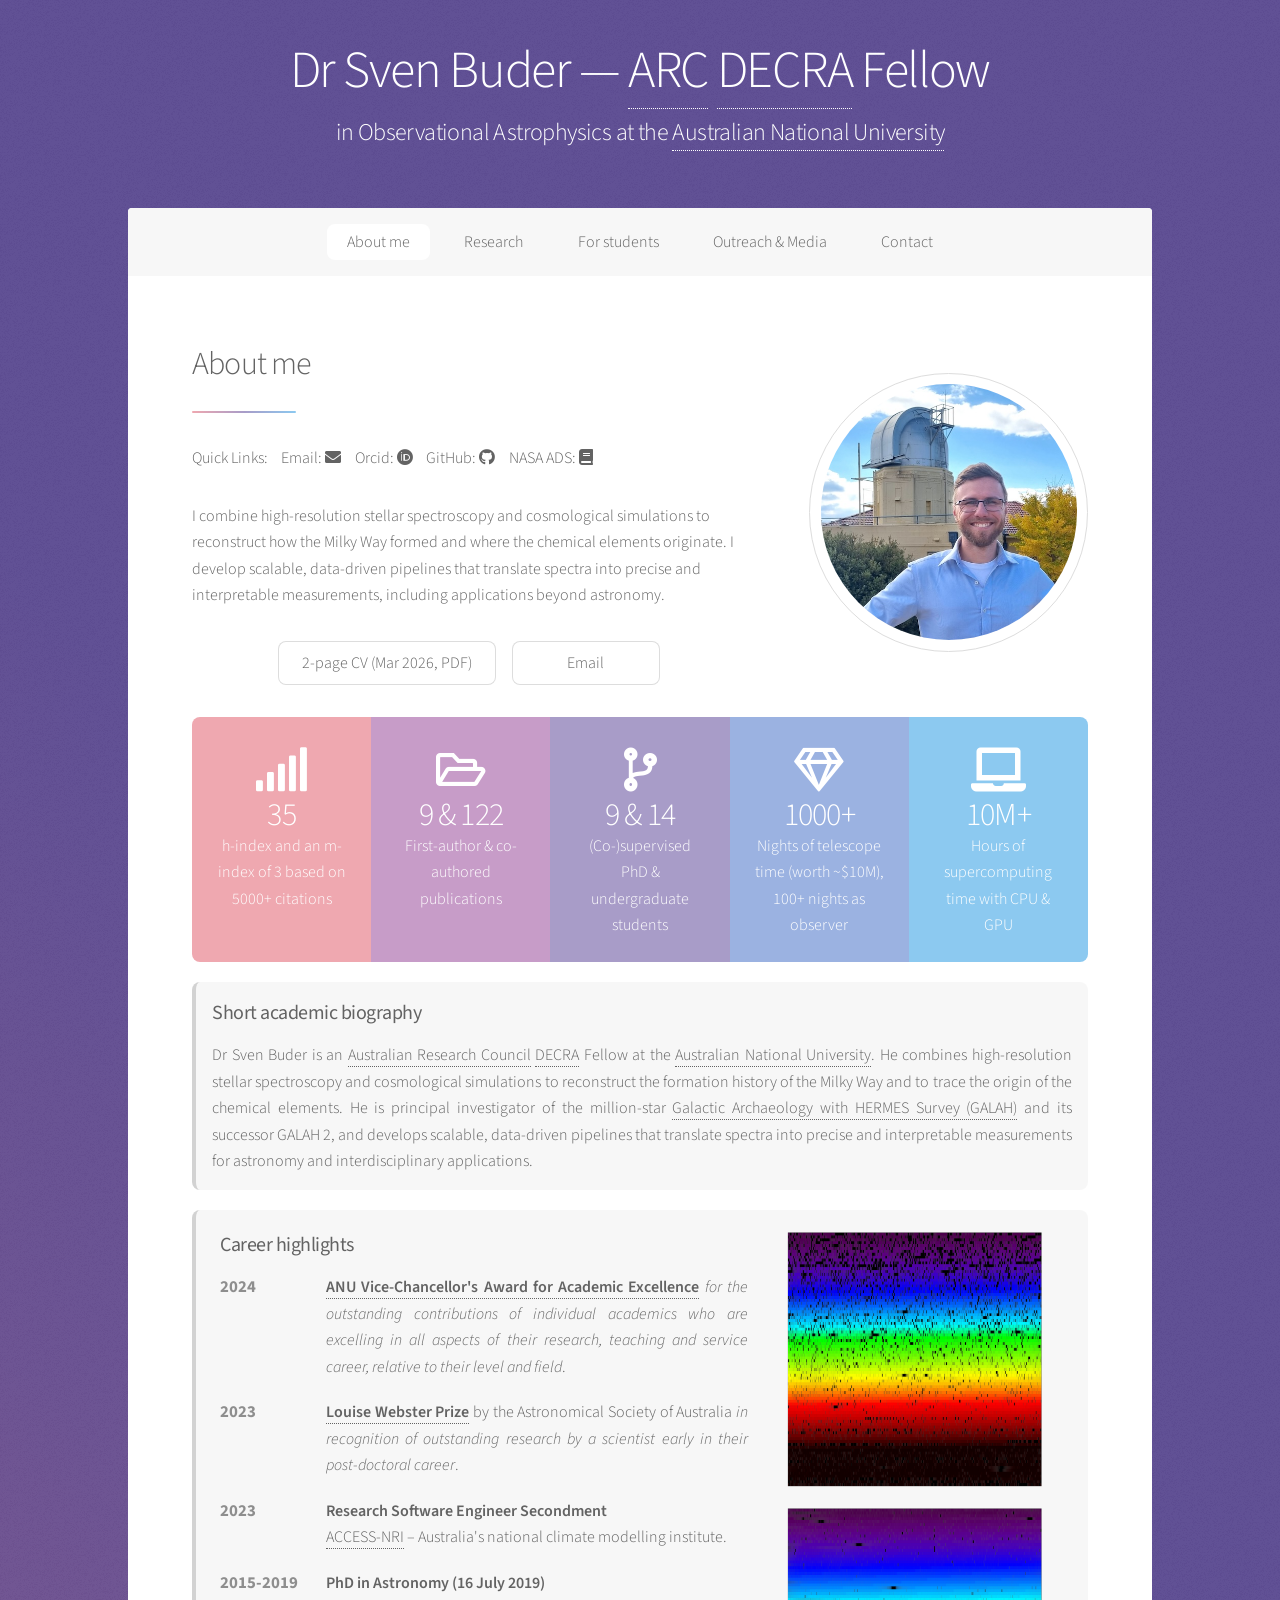
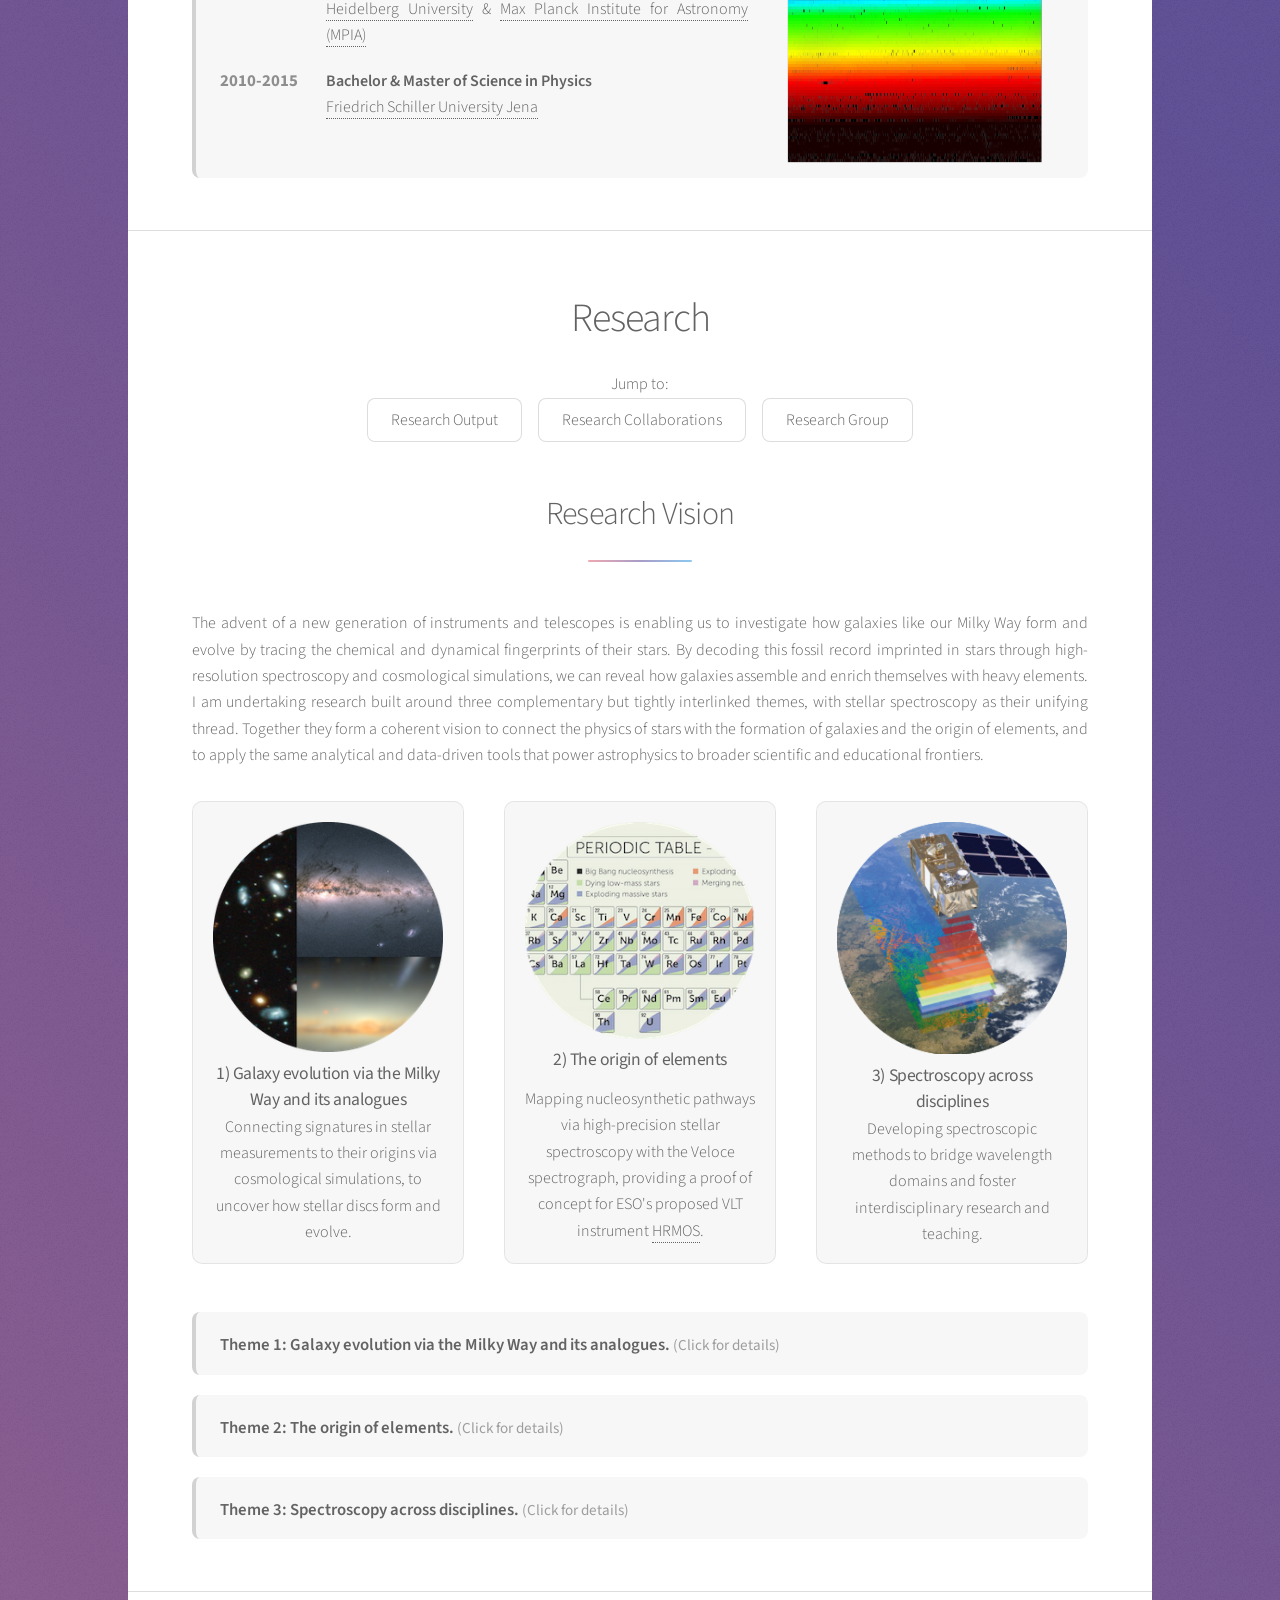
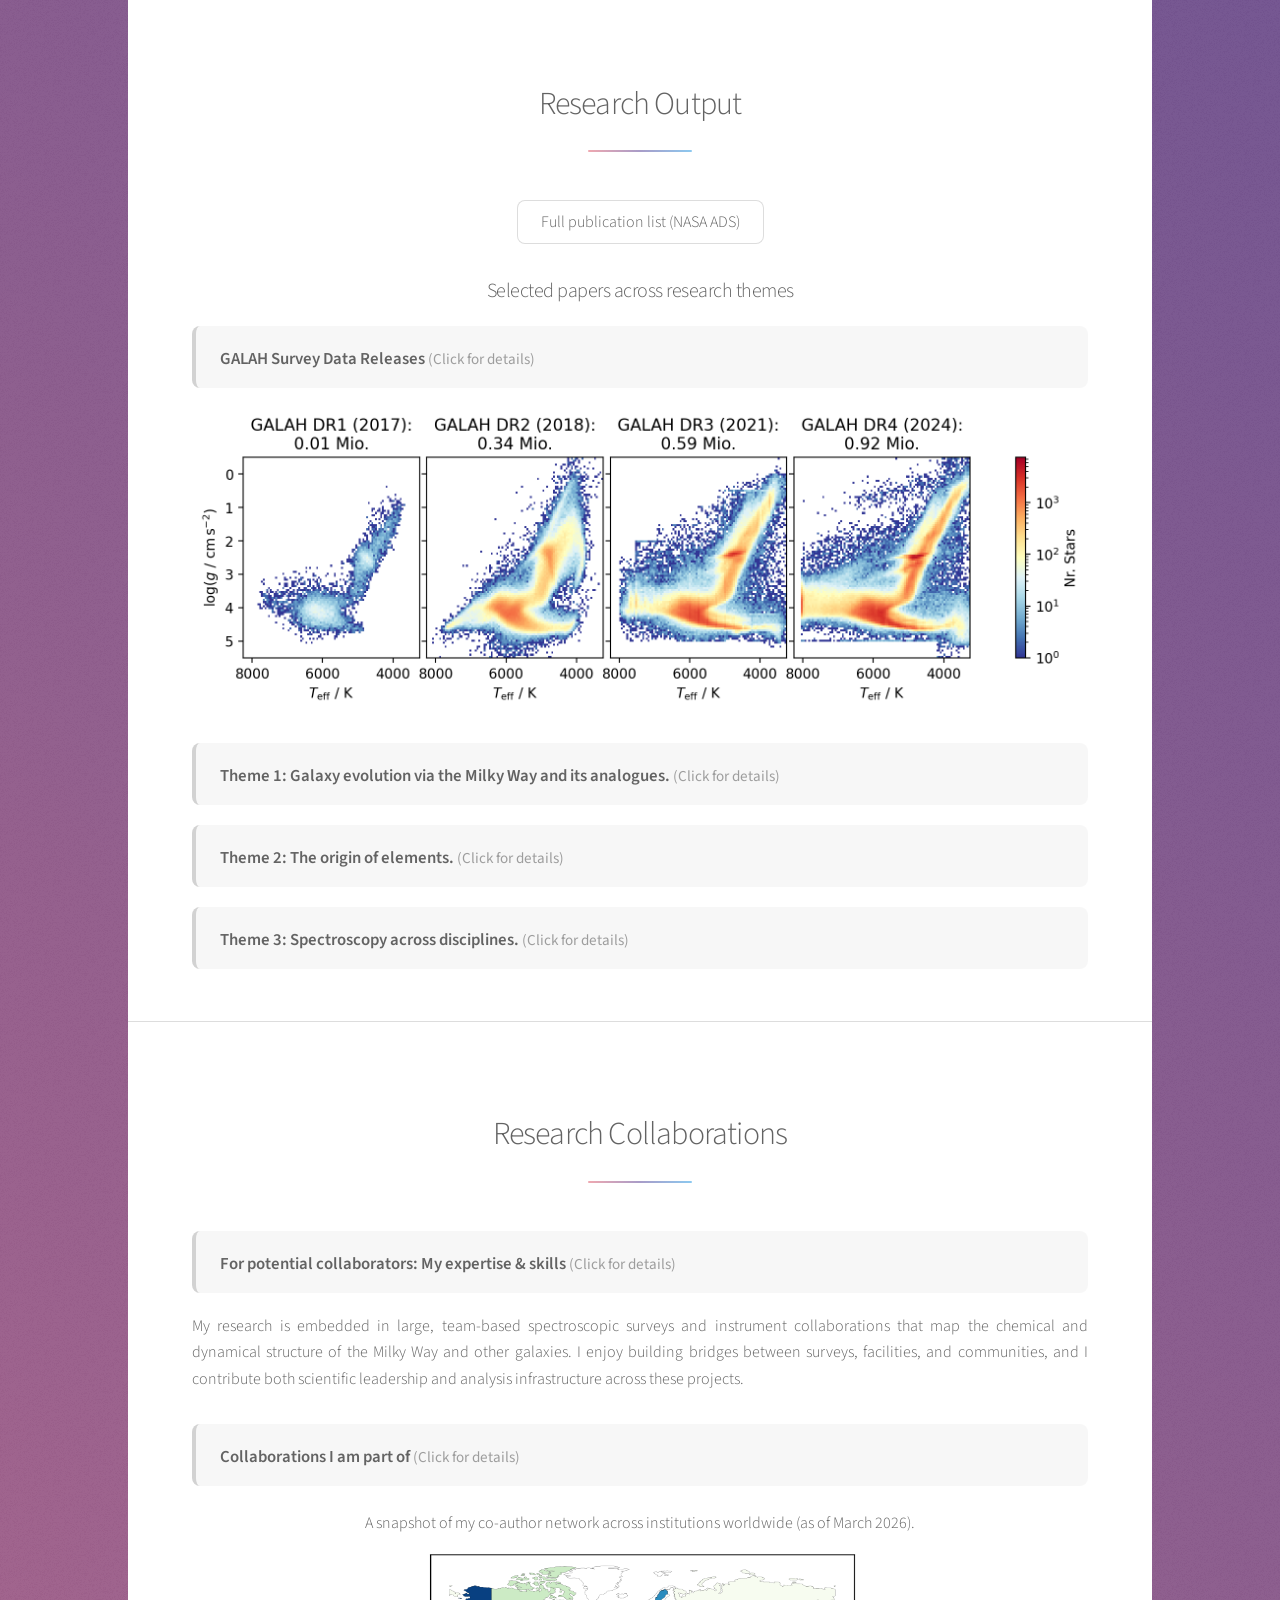
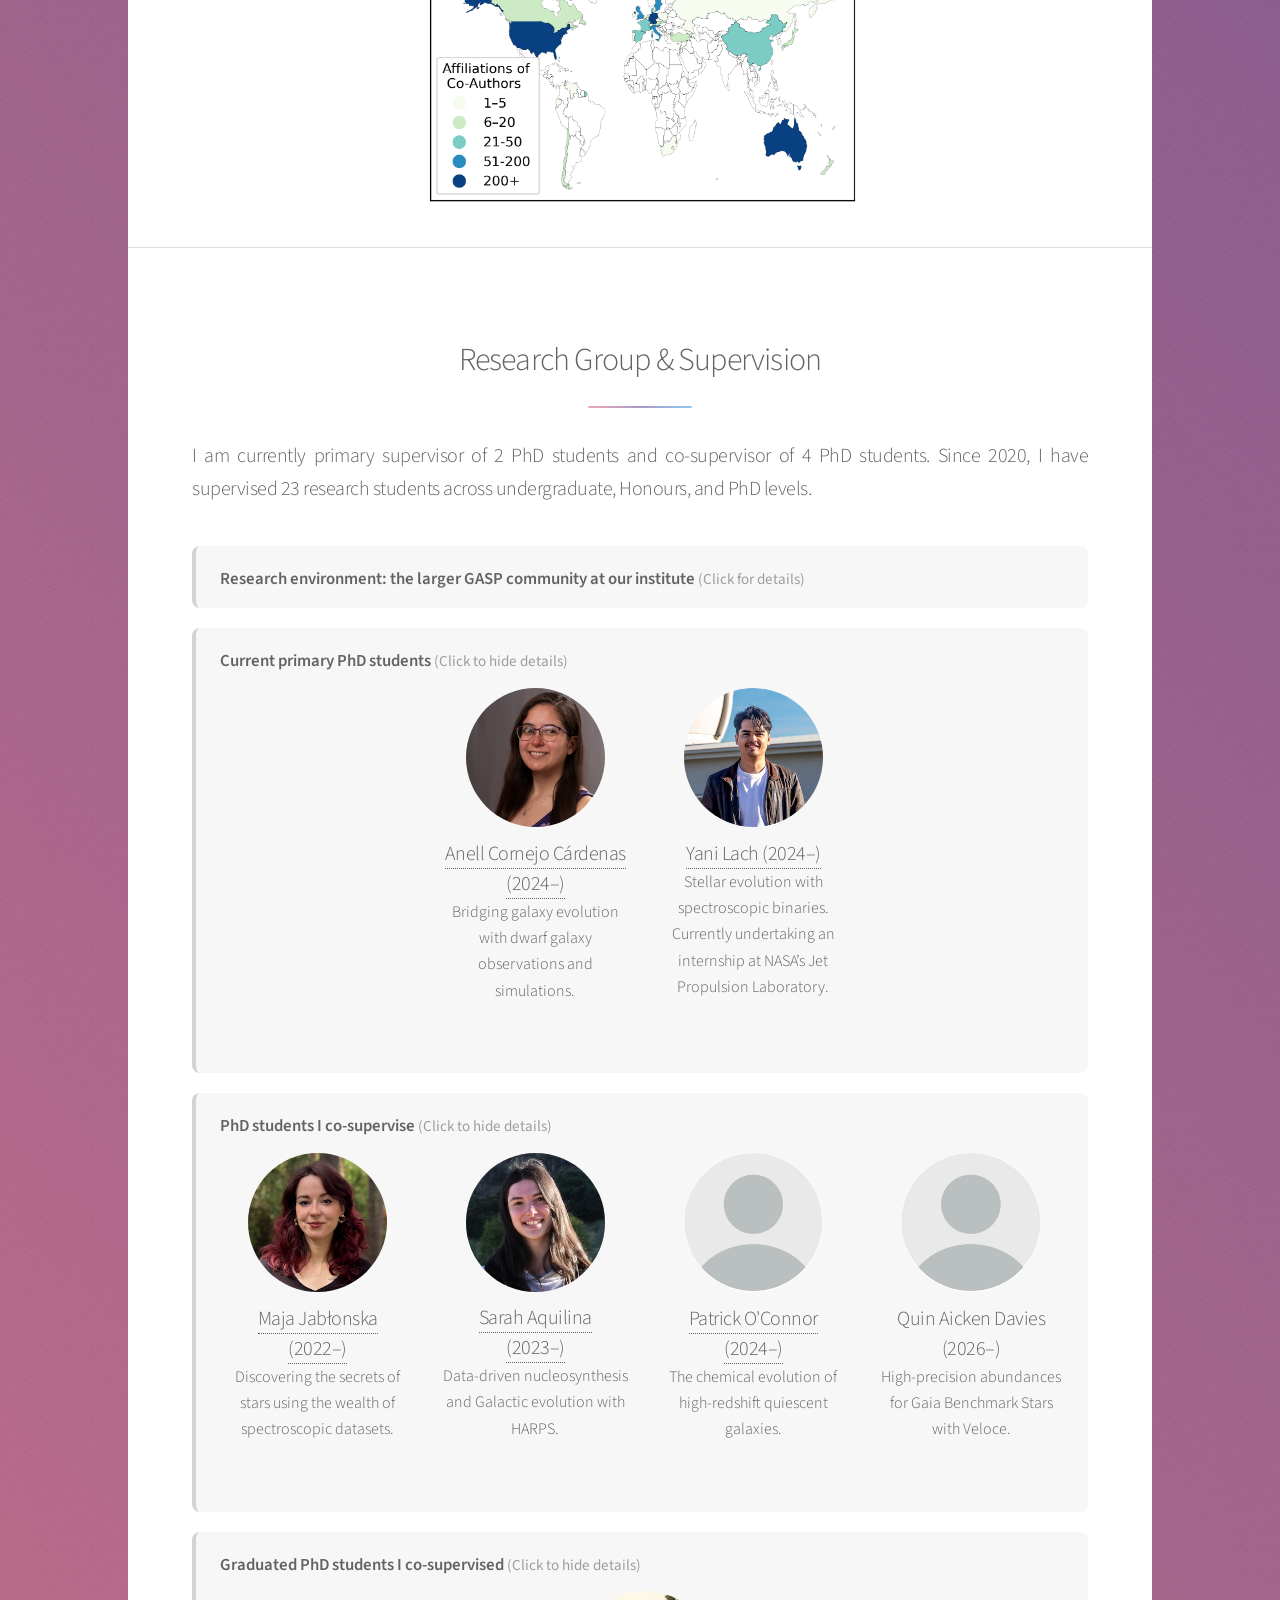
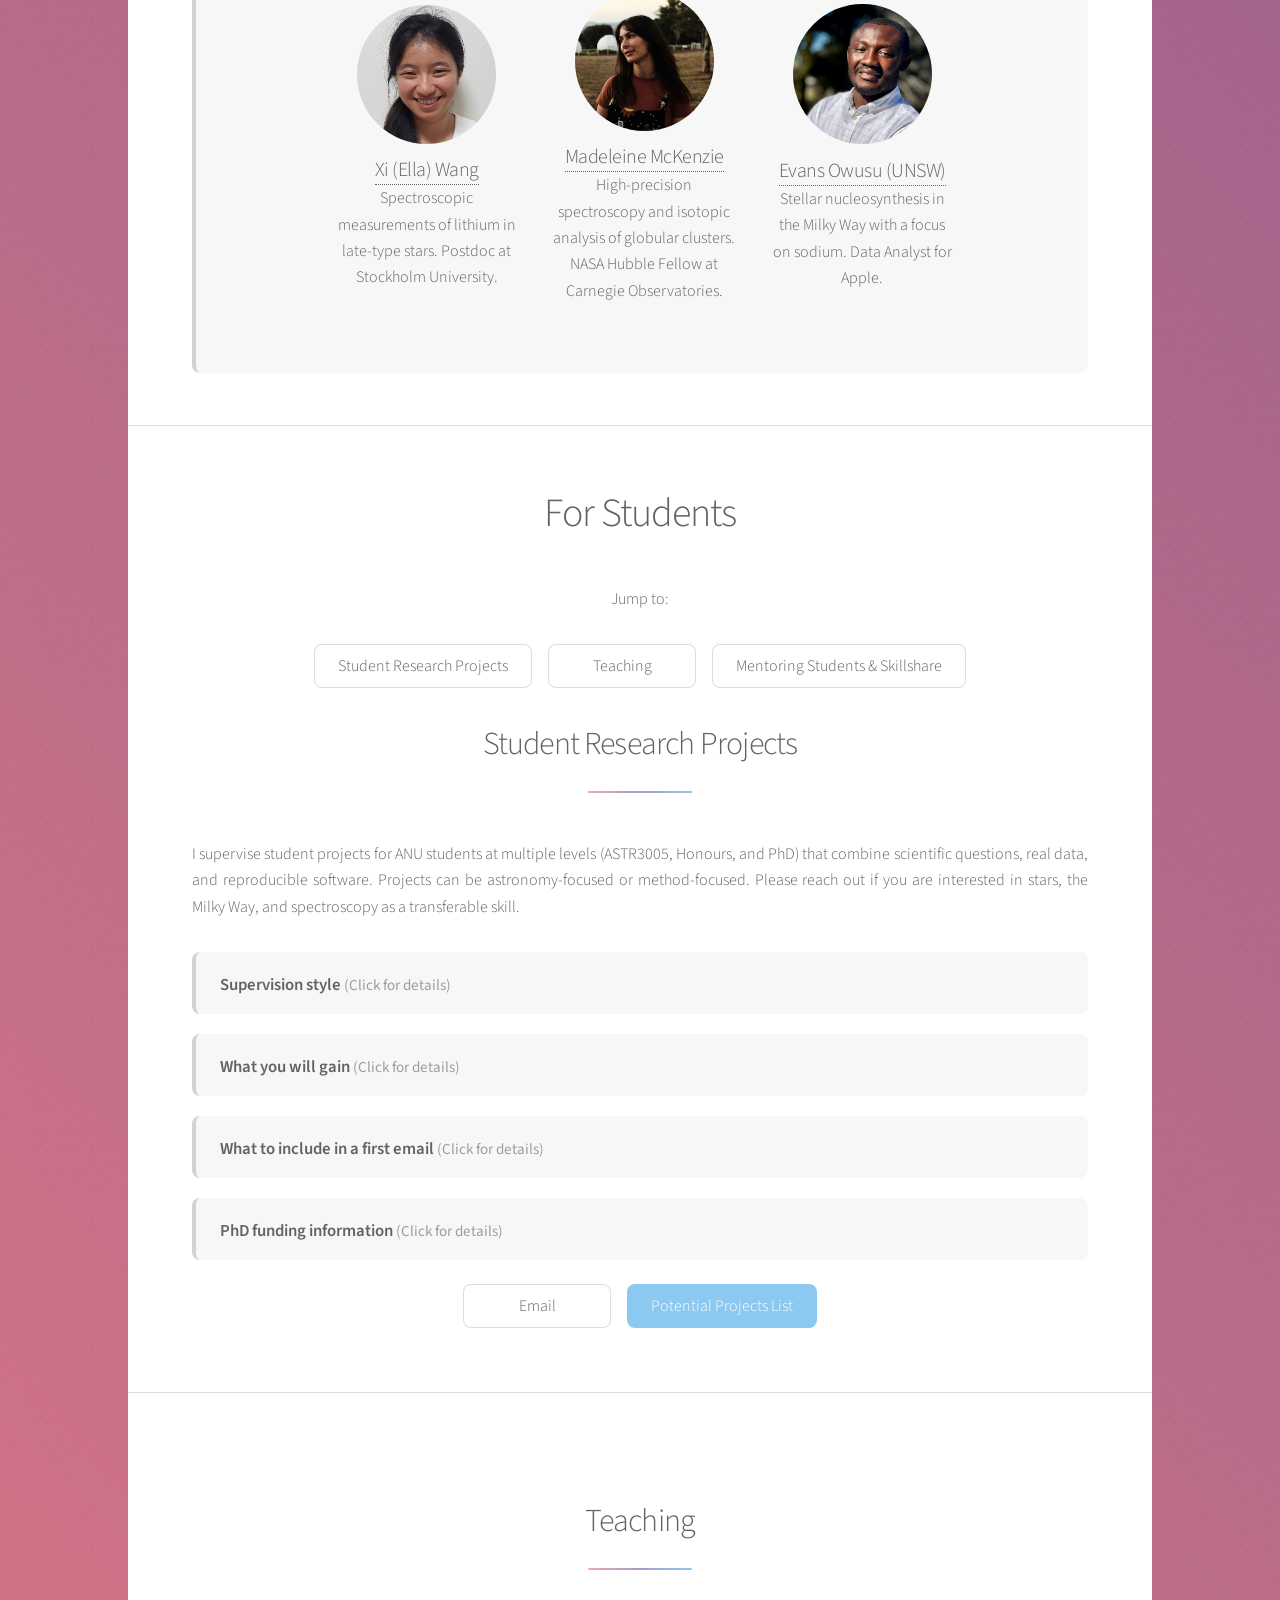
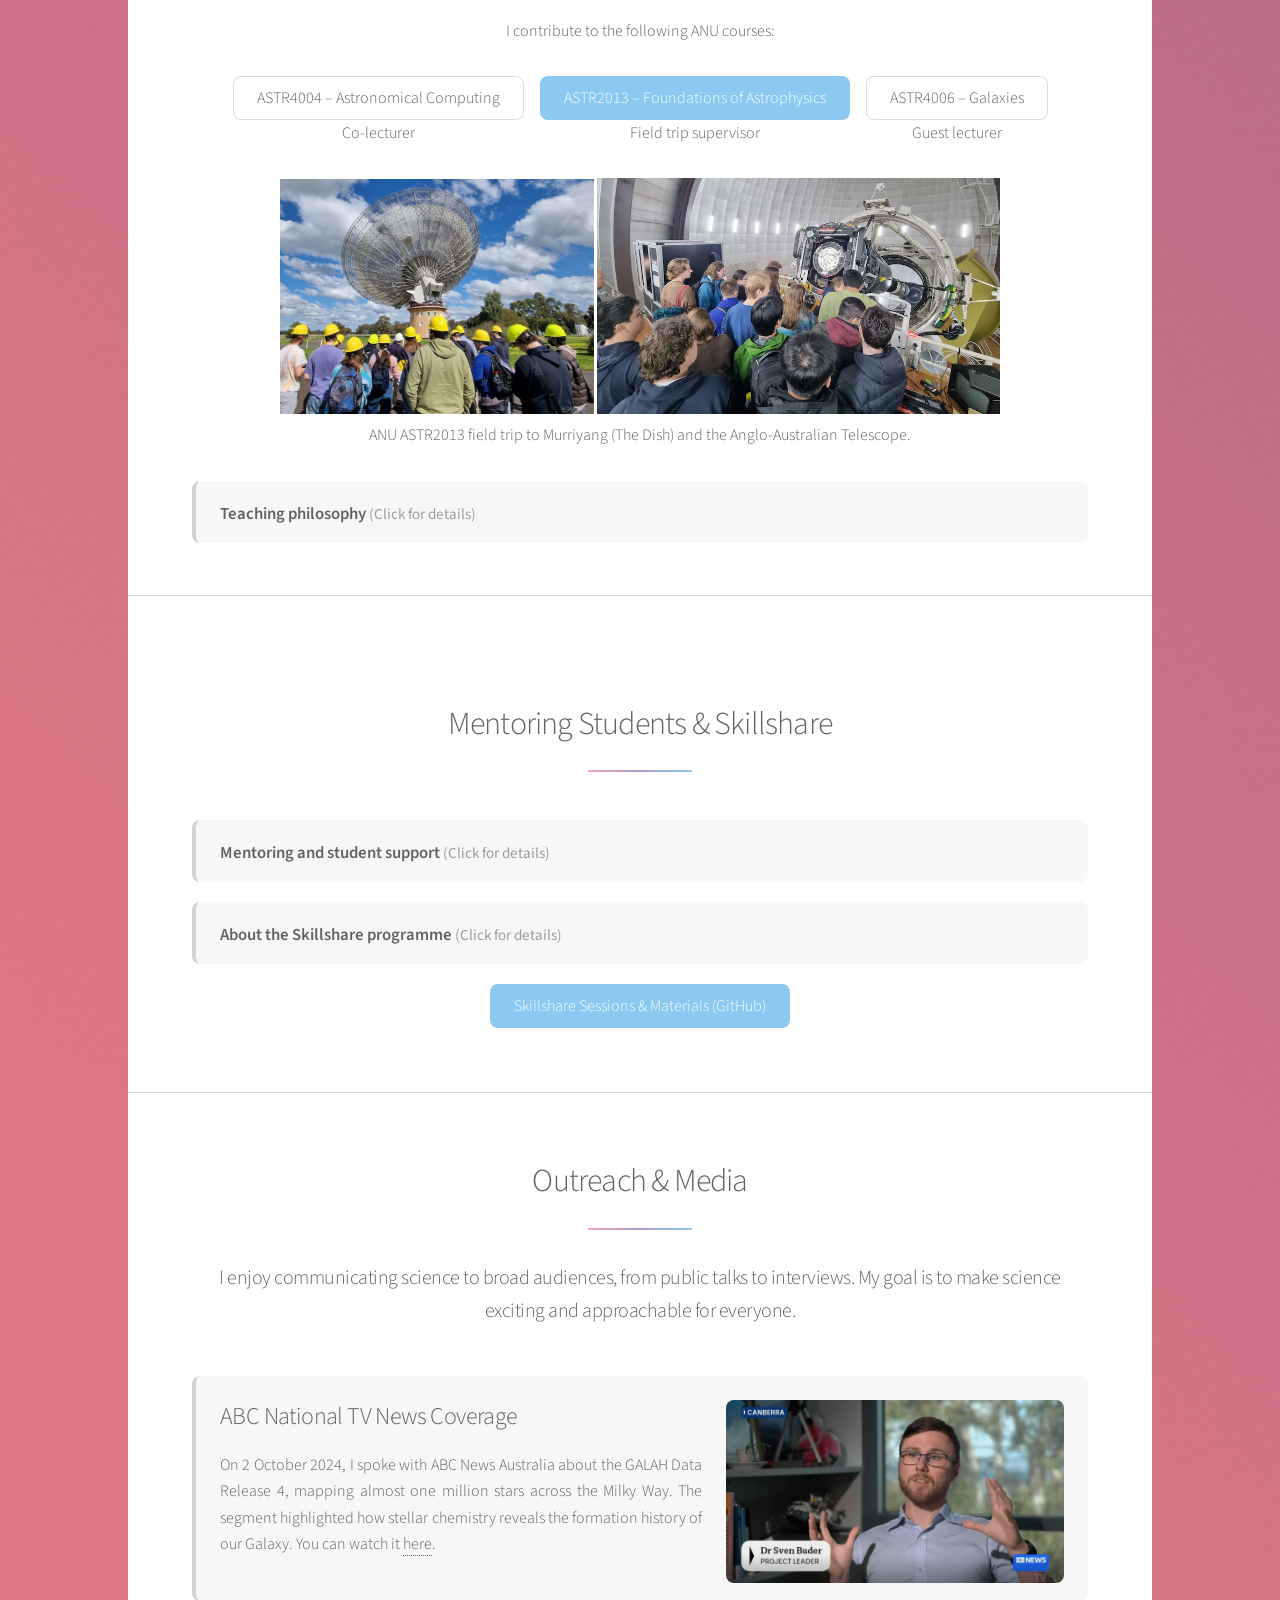
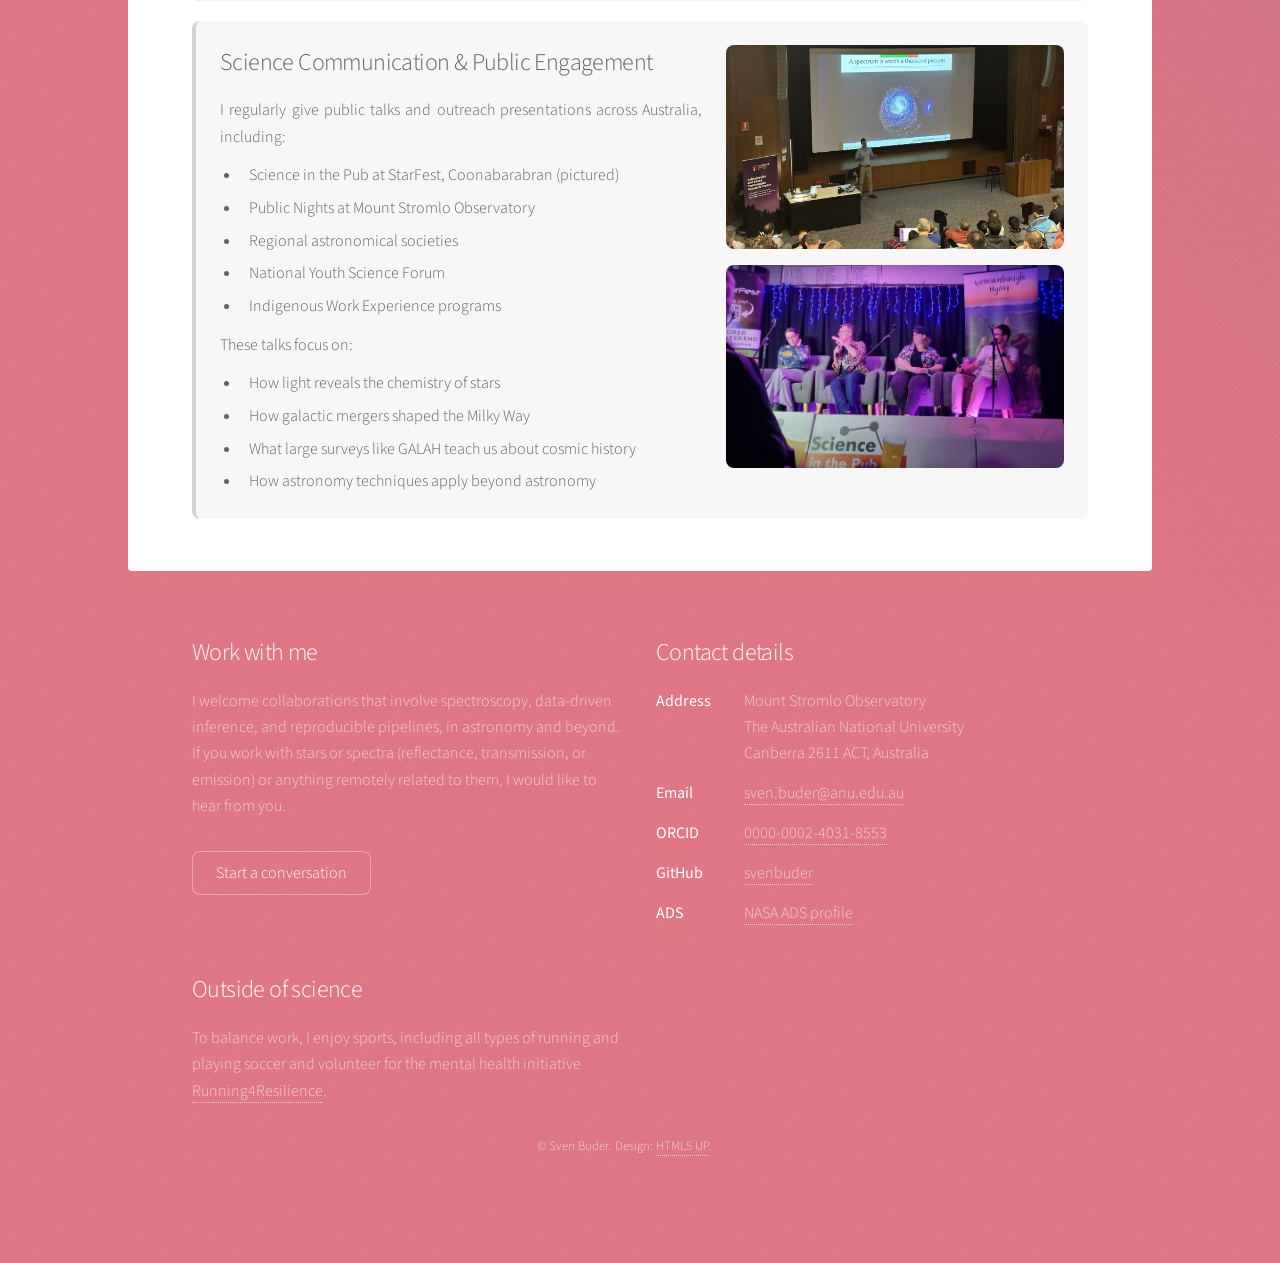
==== commit 7af217f8: "fixed typo" ====
--- a/index.html
+++ b/index.html
@@ -142,7 +142,7 @@
 					<div class="highlight-item">
 					<div class="highlight-year">2015-2019</div>
 					<div class="highlight-content">
-						<strong>PhD in Astronomy (16 June 2019)</strong><br>
+						<strong>PhD in Astronomy (16 July 2019)</strong><br>
 						<a href="https://www.uni-heidelberg.de/en" target="_blank" rel="noopener noreferrer">Heidelberg University</a> & <a href="https://www.mpia.de/en" target="_blank" rel="noopener noreferrer">Max Planck Institute for Astronomy (MPIA)</a>
 					</div>
 					</div>
@@ -1175,7 +1175,7 @@
 
 					<h2>ABC National TV News Coverage</h2>
 					<p>
-					In 2024, I spoke with ABC News Australia about the GALAH Data Release 4, mapping almost one million stars across the Milky Way.
+					On 2 October 2024, I spoke with ABC News Australia about the GALAH Data Release 4, mapping almost one million stars across the Milky Way.
 					The segment highlighted how stellar chemistry reveals the formation history of our Galaxy. You can watch it <a href="https://www.abc.net.au/news/2024-10-02/almost-a-million-stars-mapped-/104425050" target="_blank" rel="noopener noreferrer">here</a>.
 					</p>
 				</div>
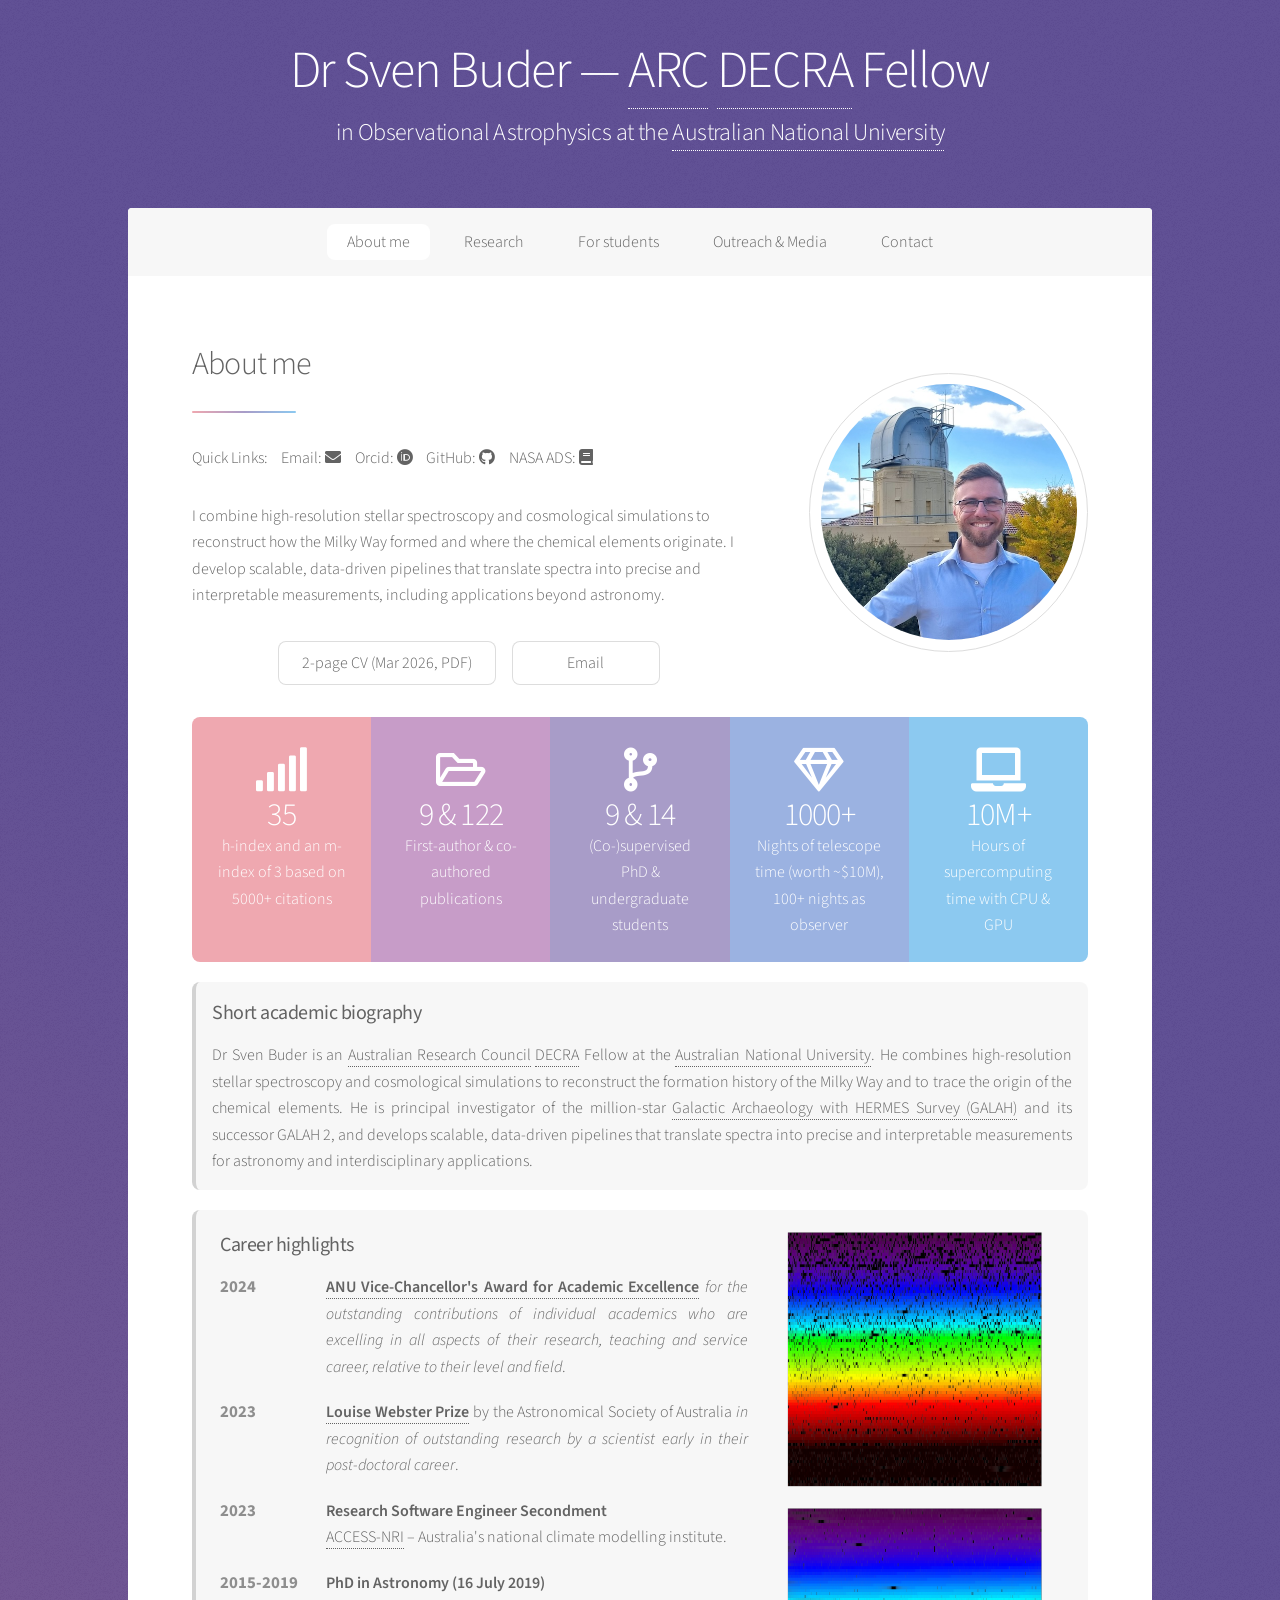
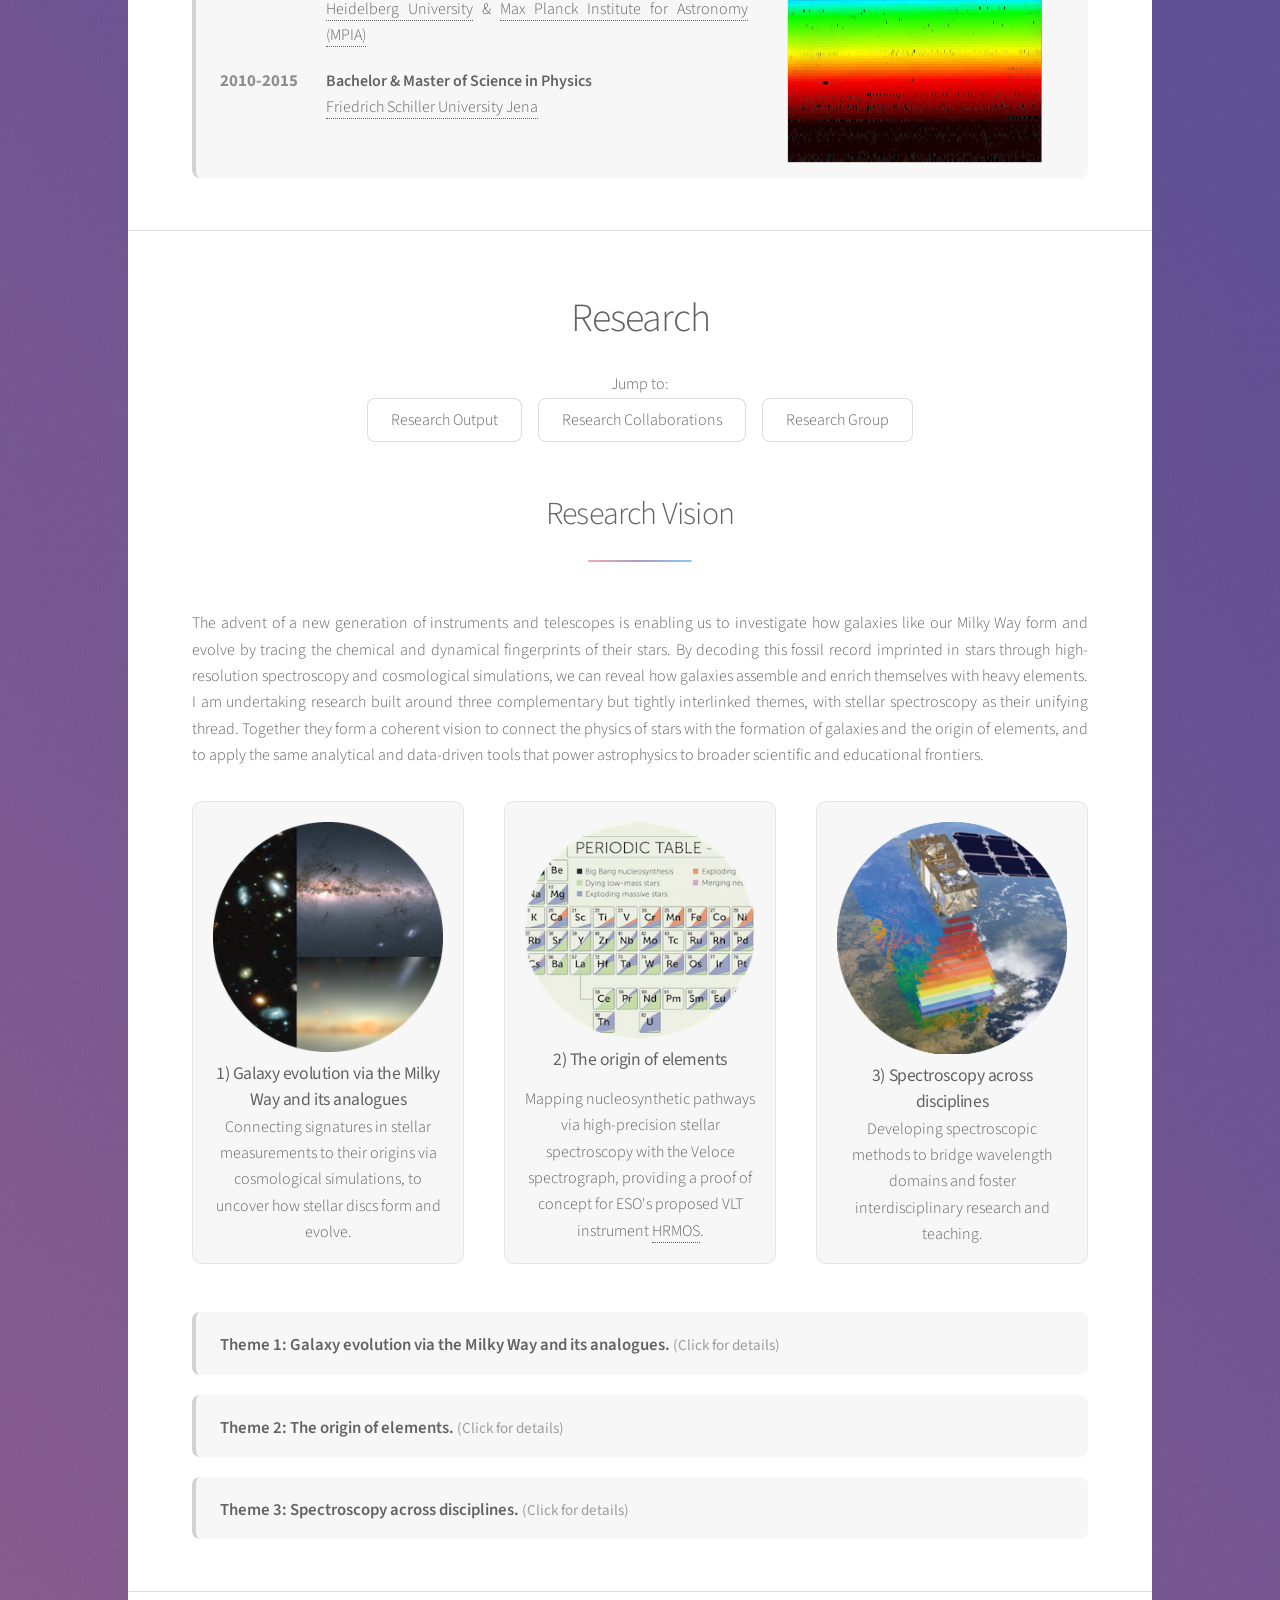
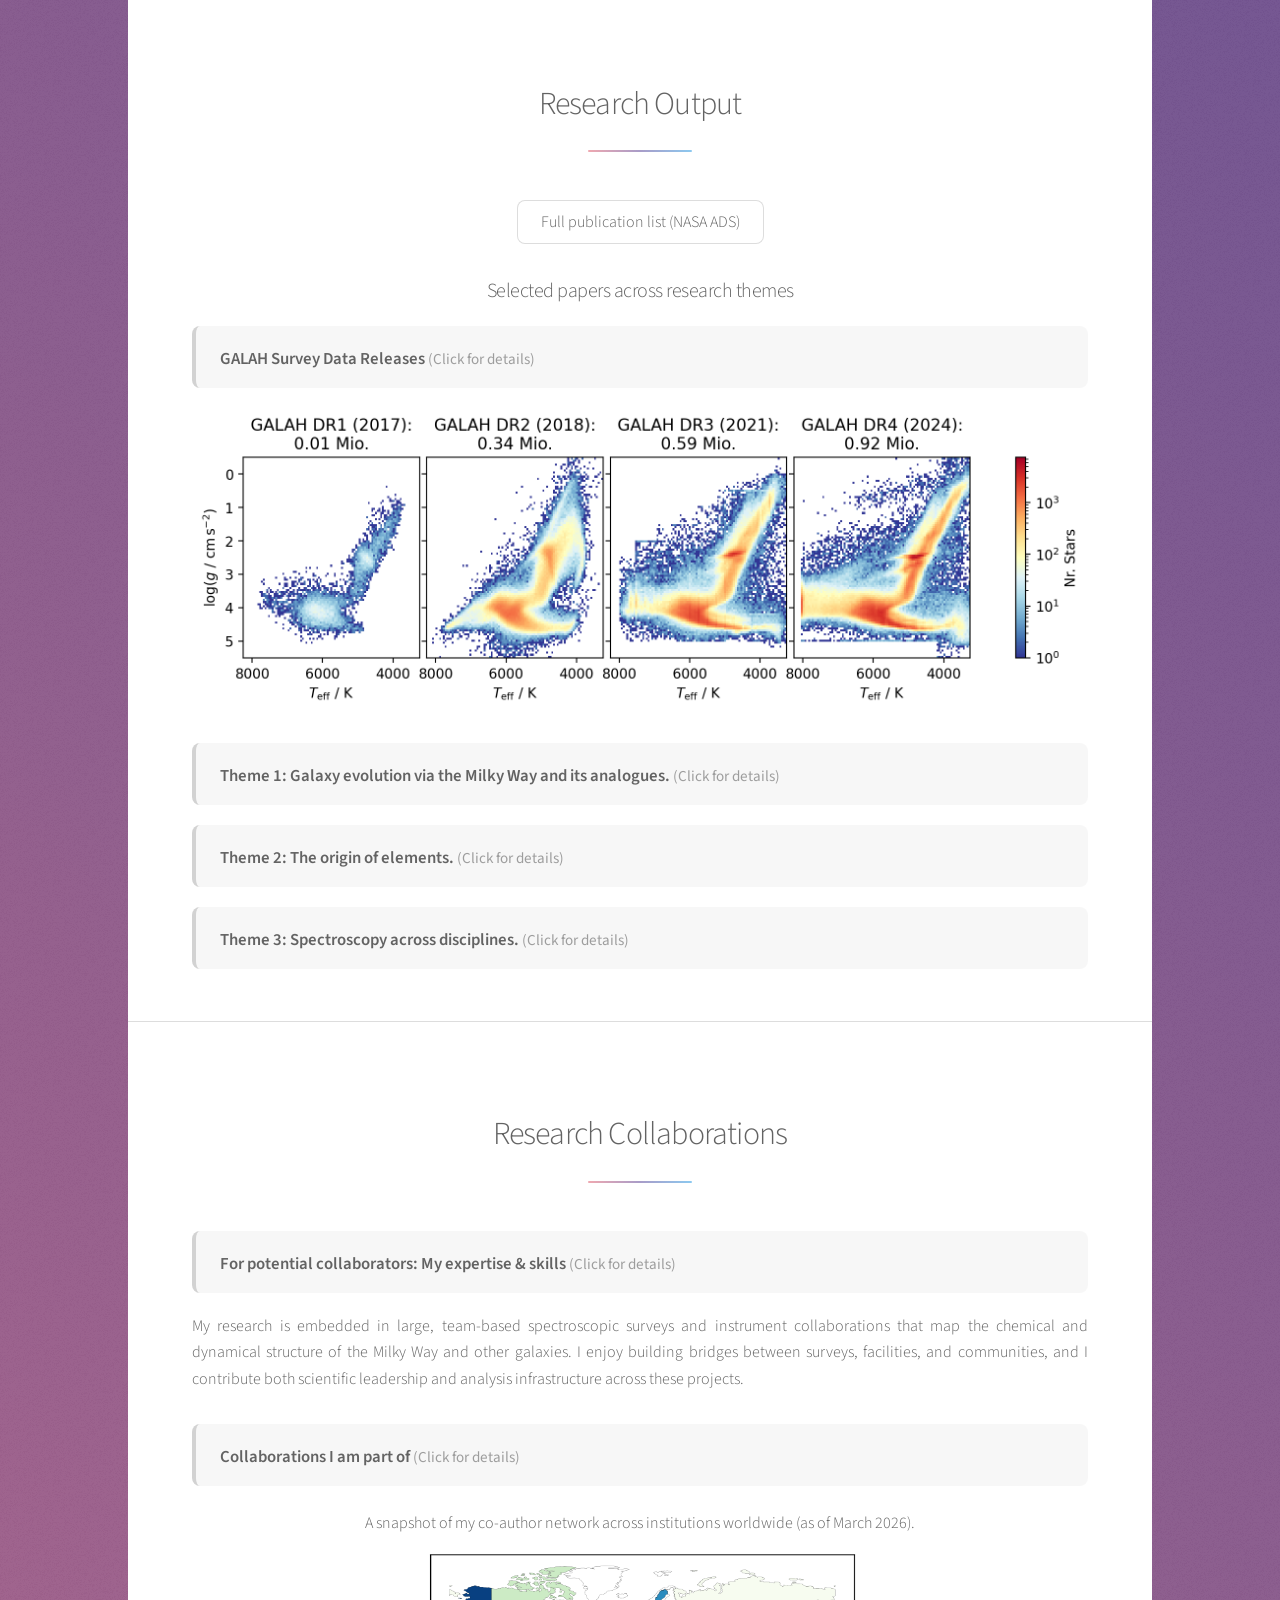
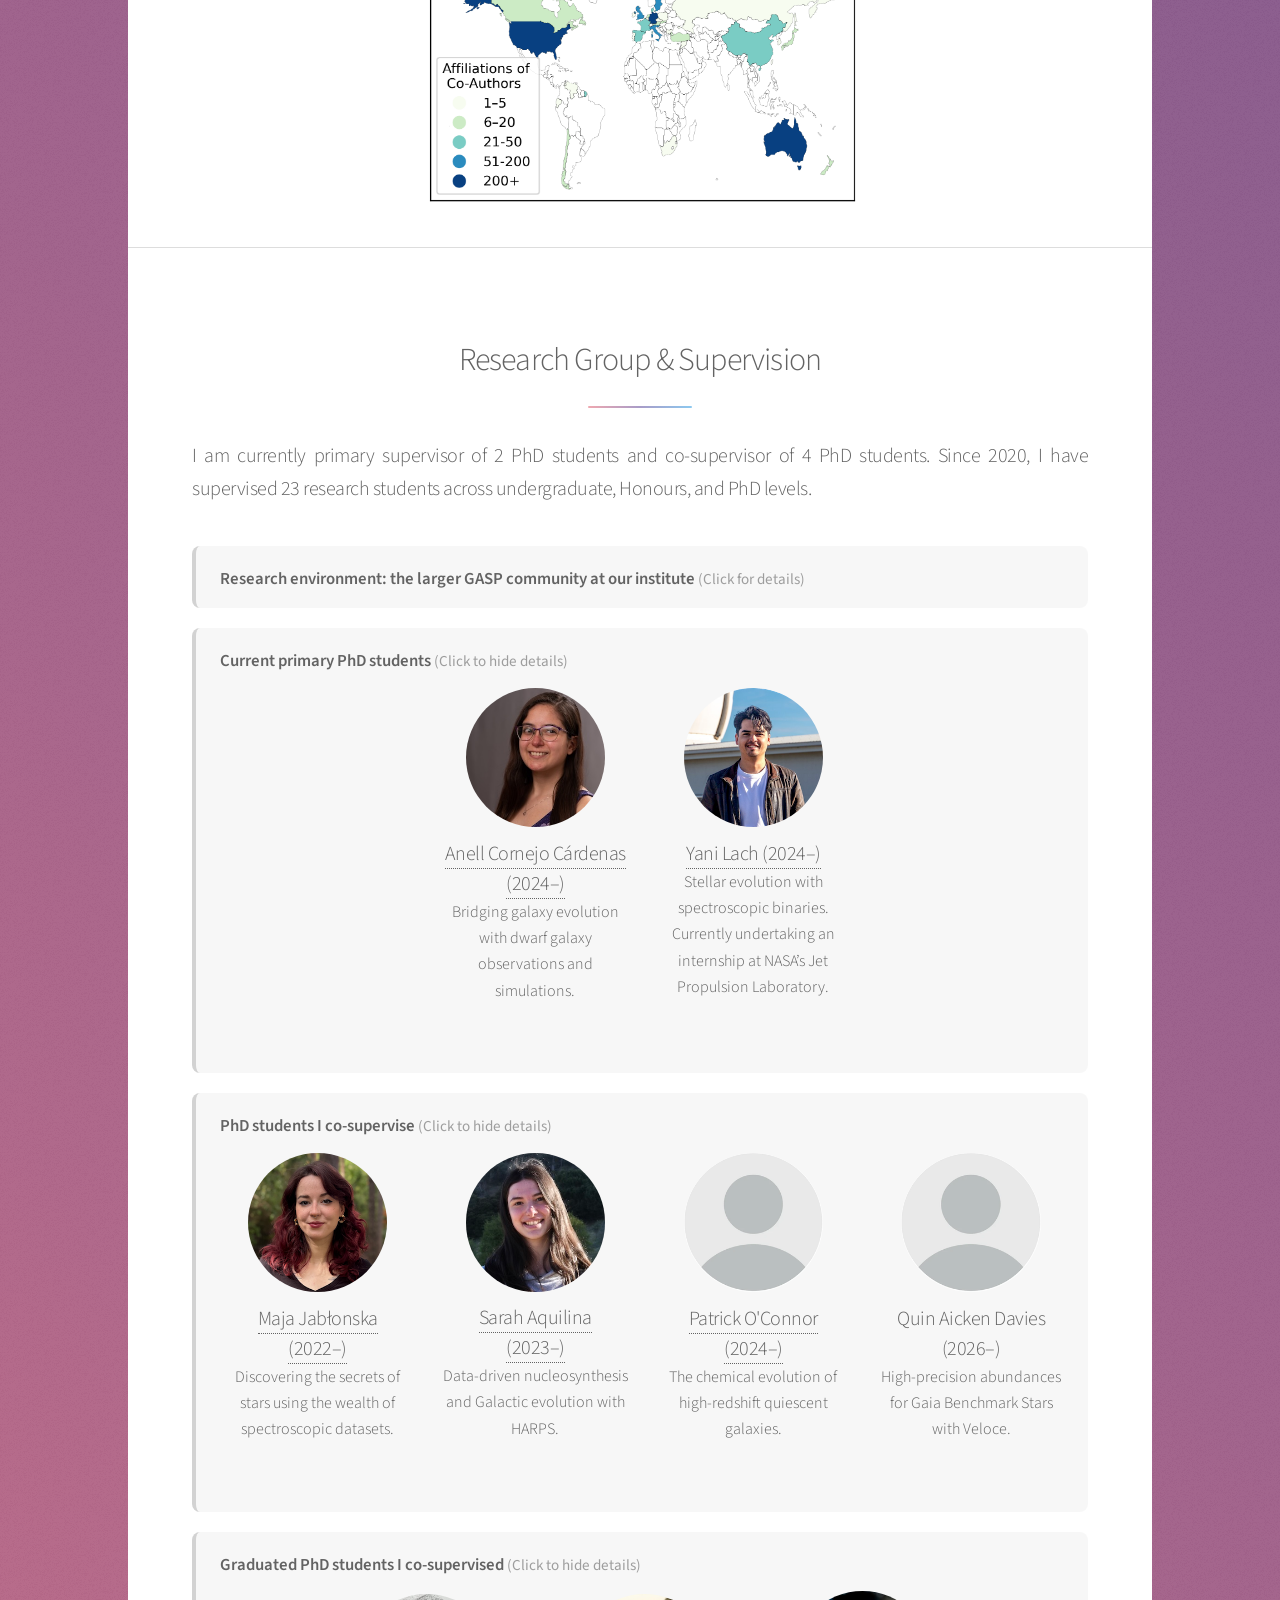
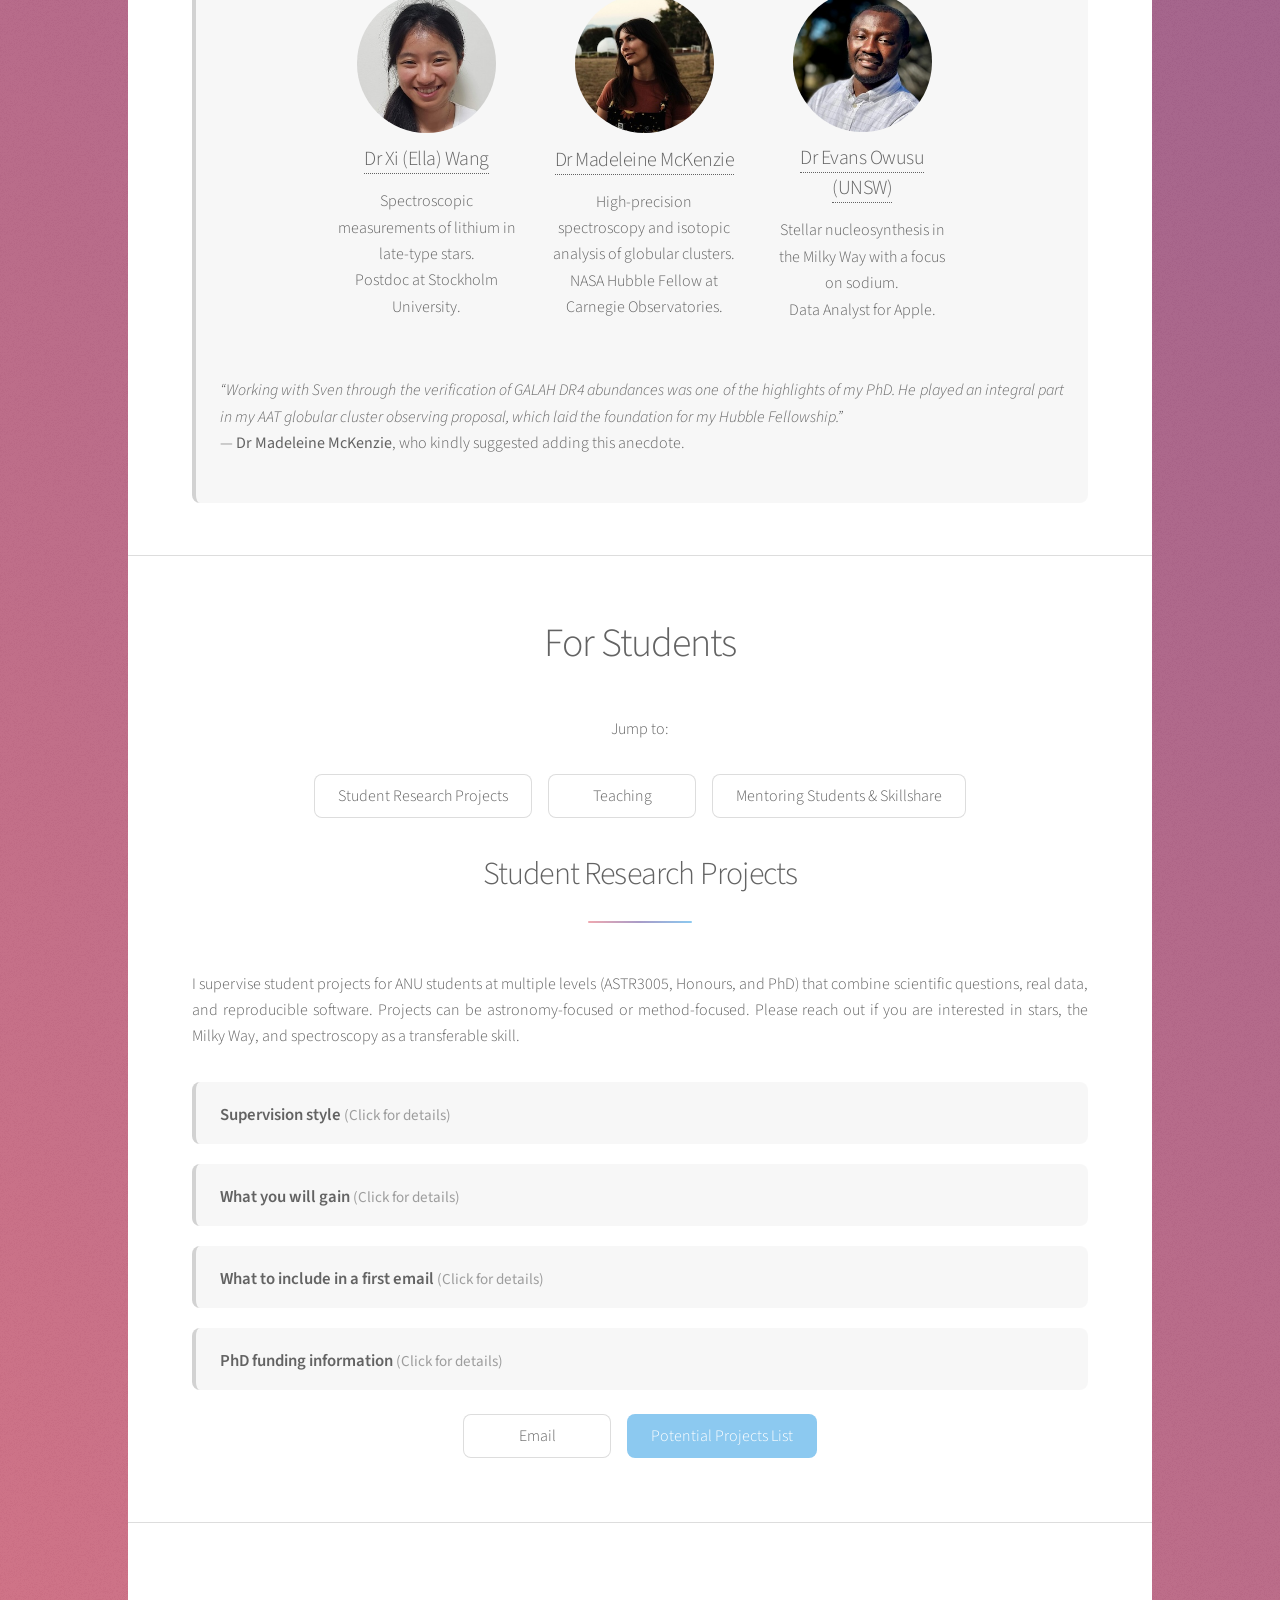
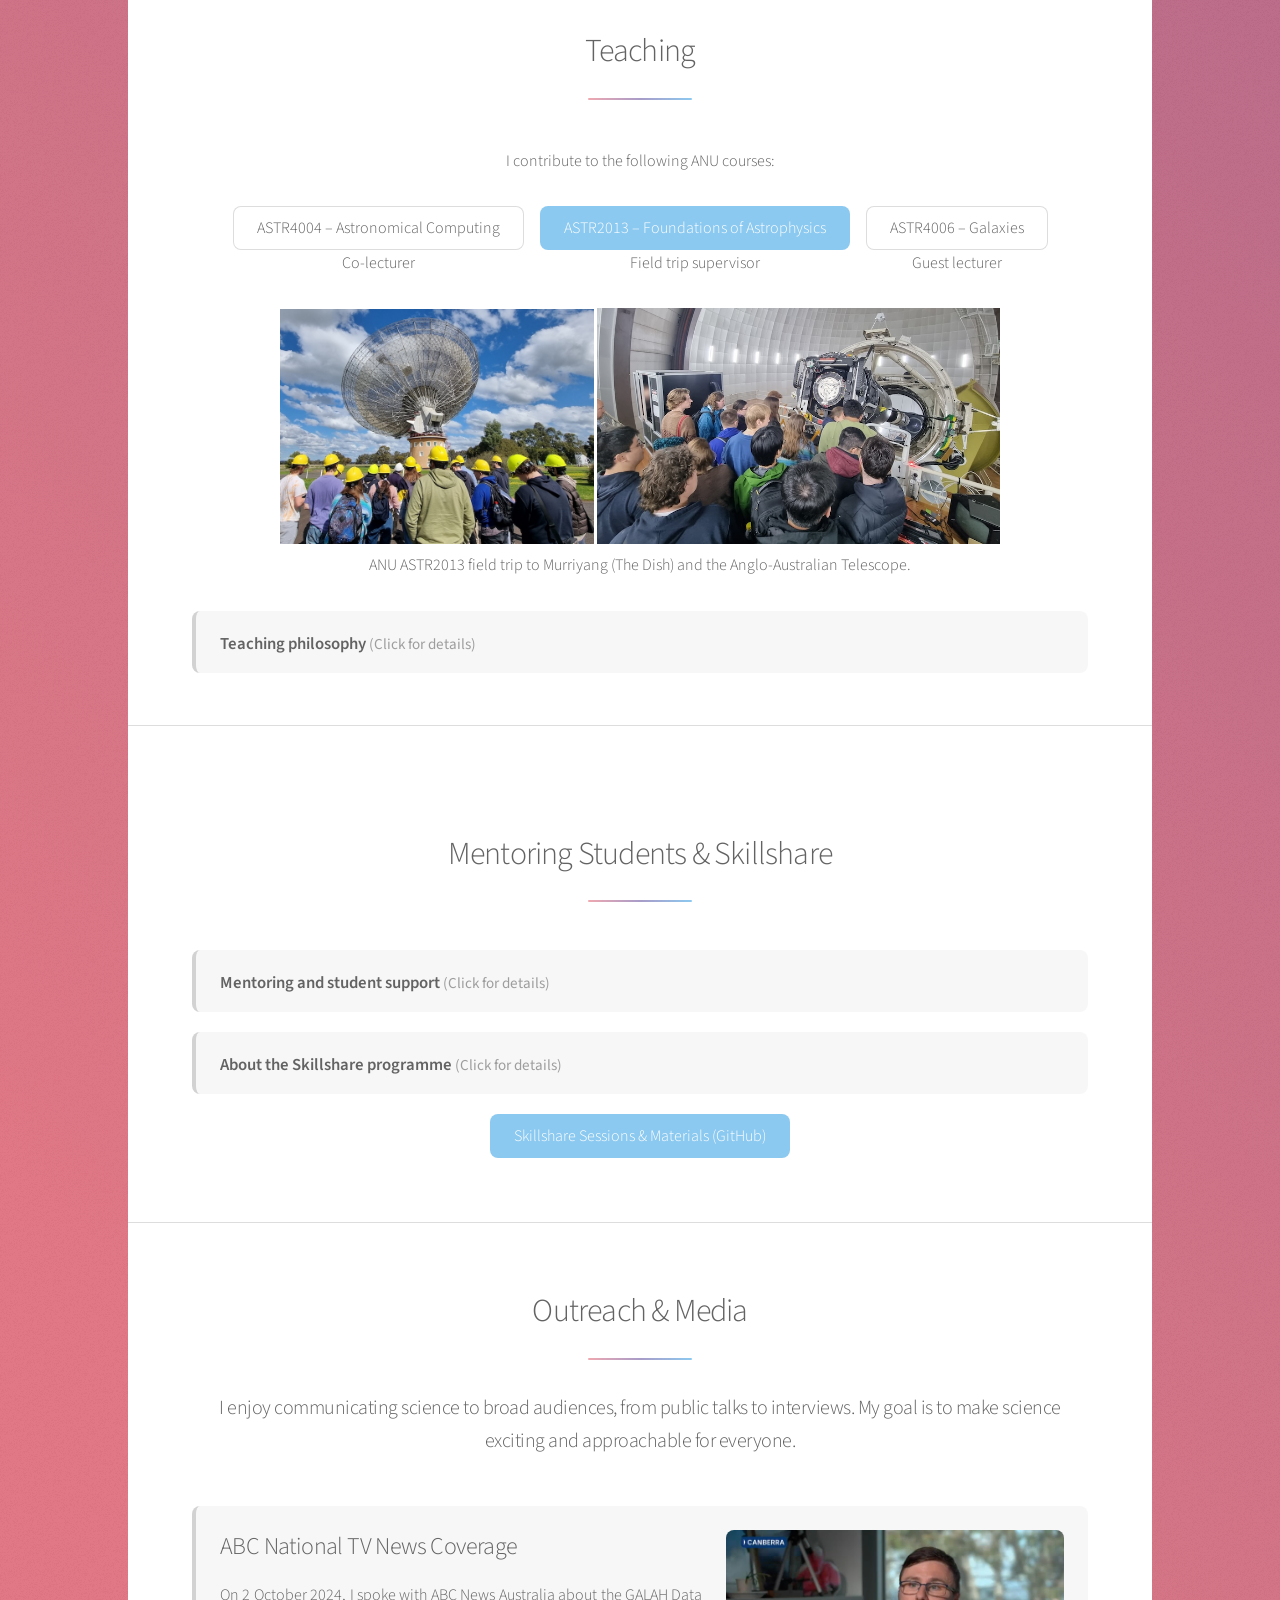
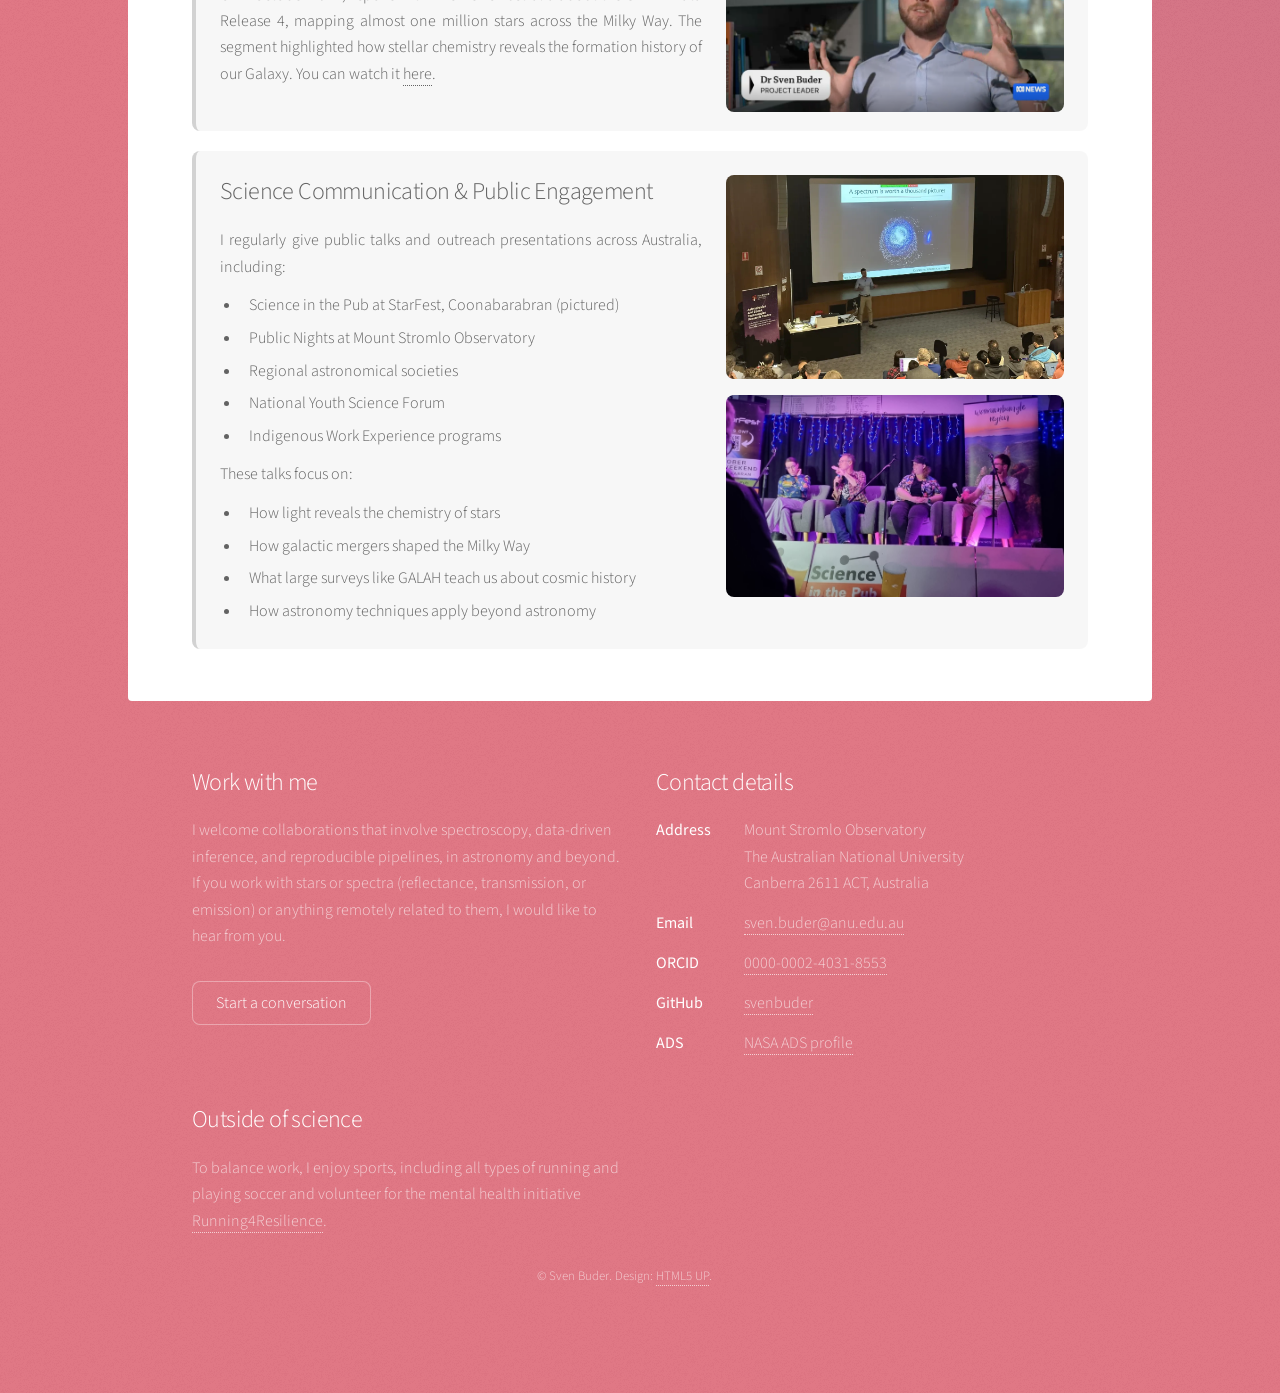
==== commit 0e48af8c: "add lovely quote from madi" ====
--- a/index.html
+++ b/index.html
@@ -252,7 +252,7 @@
 								<br>
 								As part of the <a href="https://geckos-survey.org" target="_blank" rel="noopener noreferrer">GECKOS</a>
 								<a href="https://www.eso.org/sci/facilities/develop/instruments/muse.html" target="_blank" rel="noopener noreferrer">VLT-MUSE</a> survey
-								(<a href="https://ui.adsabs.harvard.edu/abs/2023arXiv230600059V" target="_blank" rel="noopener noreferrer">van de Sande et al. 2023</a>),
+								(<a href="https://ui.adsabs.harvard.edu/abs/2024IAUS..377...27V/abstract" target="_blank" rel="noopener noreferrer">van de Sande et al. 2023</a>),
 								we will apply the integrated-spectroscopy methods I am developing under Theme 3a to trace enrichment histories across multiple elements.
 								We will compare the Milky Way's resolved but locally biased view of chemical evolution with edge-on disc galaxies observed via integrated light.
 								Moving beyond metallicity, this complementary perspective will reduce biases in inferring the processes that govern disc formation across environments
@@ -891,10 +891,10 @@
 							</span>
 							<h3>
 							<a href="https://ellawang44.github.io" target="_blank" rel="noopener noreferrer">
-								Xi (Ella) Wang
+								Dr Xi (Ella) Wang
 							</a>
 							</h3>
-							Spectroscopic measurements of lithium in late-type stars. Postdoc at Stockholm University.
+							Spectroscopic measurements of lithium in late-type stars.<br>Postdoc at Stockholm University.
 						</li>
 
 						<li style="text-align: center;">
@@ -903,10 +903,10 @@
 							</span>
 							<h3>
 							<a href="https://carnegiescience.edu/madeleine-mckenzie" target="_blank" rel="noopener noreferrer">
-								Madeleine McKenzie
+								Dr Madeleine McKenzie
 							</a>
 							</h3>
-							High-precision spectroscopy and isotopic analysis of globular clusters. NASA Hubble Fellow at Carnegie Observatories.
+							High-precision spectroscopy and isotopic analysis of globular clusters.<br>NASA Hubble Fellow at Carnegie Observatories.
 						</li>
 
 						<li style="text-align: center;">
@@ -915,14 +915,19 @@
 							</span>
 							<h3>
 							<a href="https://evansowusu.wixsite.com/evans-owusu/about-5" target="_blank" rel="noopener noreferrer">
-								Evans Owusu (UNSW)
+								Dr Evans Owusu (UNSW)
 							</a>
 							</h3>
-							Stellar nucleosynthesis in the Milky Way with a focus on sodium. Data Analyst for Apple.
+							Stellar nucleosynthesis in the Milky Way with a focus on sodium.<br>Data Analyst for Apple.
 						</li>
 						</ul>
 					</div>
 					</div>
+					<p>
+						<i>“Working with Sven through the verification of GALAH DR4 abundances was one of the highlights of my PhD.
+						He played an integral part in my AAT globular cluster observing proposal, which laid the foundation for my Hubble Fellowship.”</i><br>
+						— <strong>Dr Madeleine McKenzie</strong>, who kindly suggested adding this anecdote.
+					</p>
 
 				</details>
 
@@ -1023,7 +1028,7 @@
 
 					<ul class="actions special" style="margin-top: 1.5rem;">
 						<li><a href="mailto:sven.buder@anu.edu.au" class="button">Email</a></li>
-						<li><a href="https://rsaa.anu.edu.au/study/potential-projects" target="_blank" rel="noopener noreferrer" class="button primary">Potential Projects List</a></li>
+						<li><a href="https://rsaa.anu.edu.au/research/research-projects" target="_blank" rel="noopener noreferrer" class="button primary">Potential Projects List</a></li>
 					</ul>
 				</section>
 
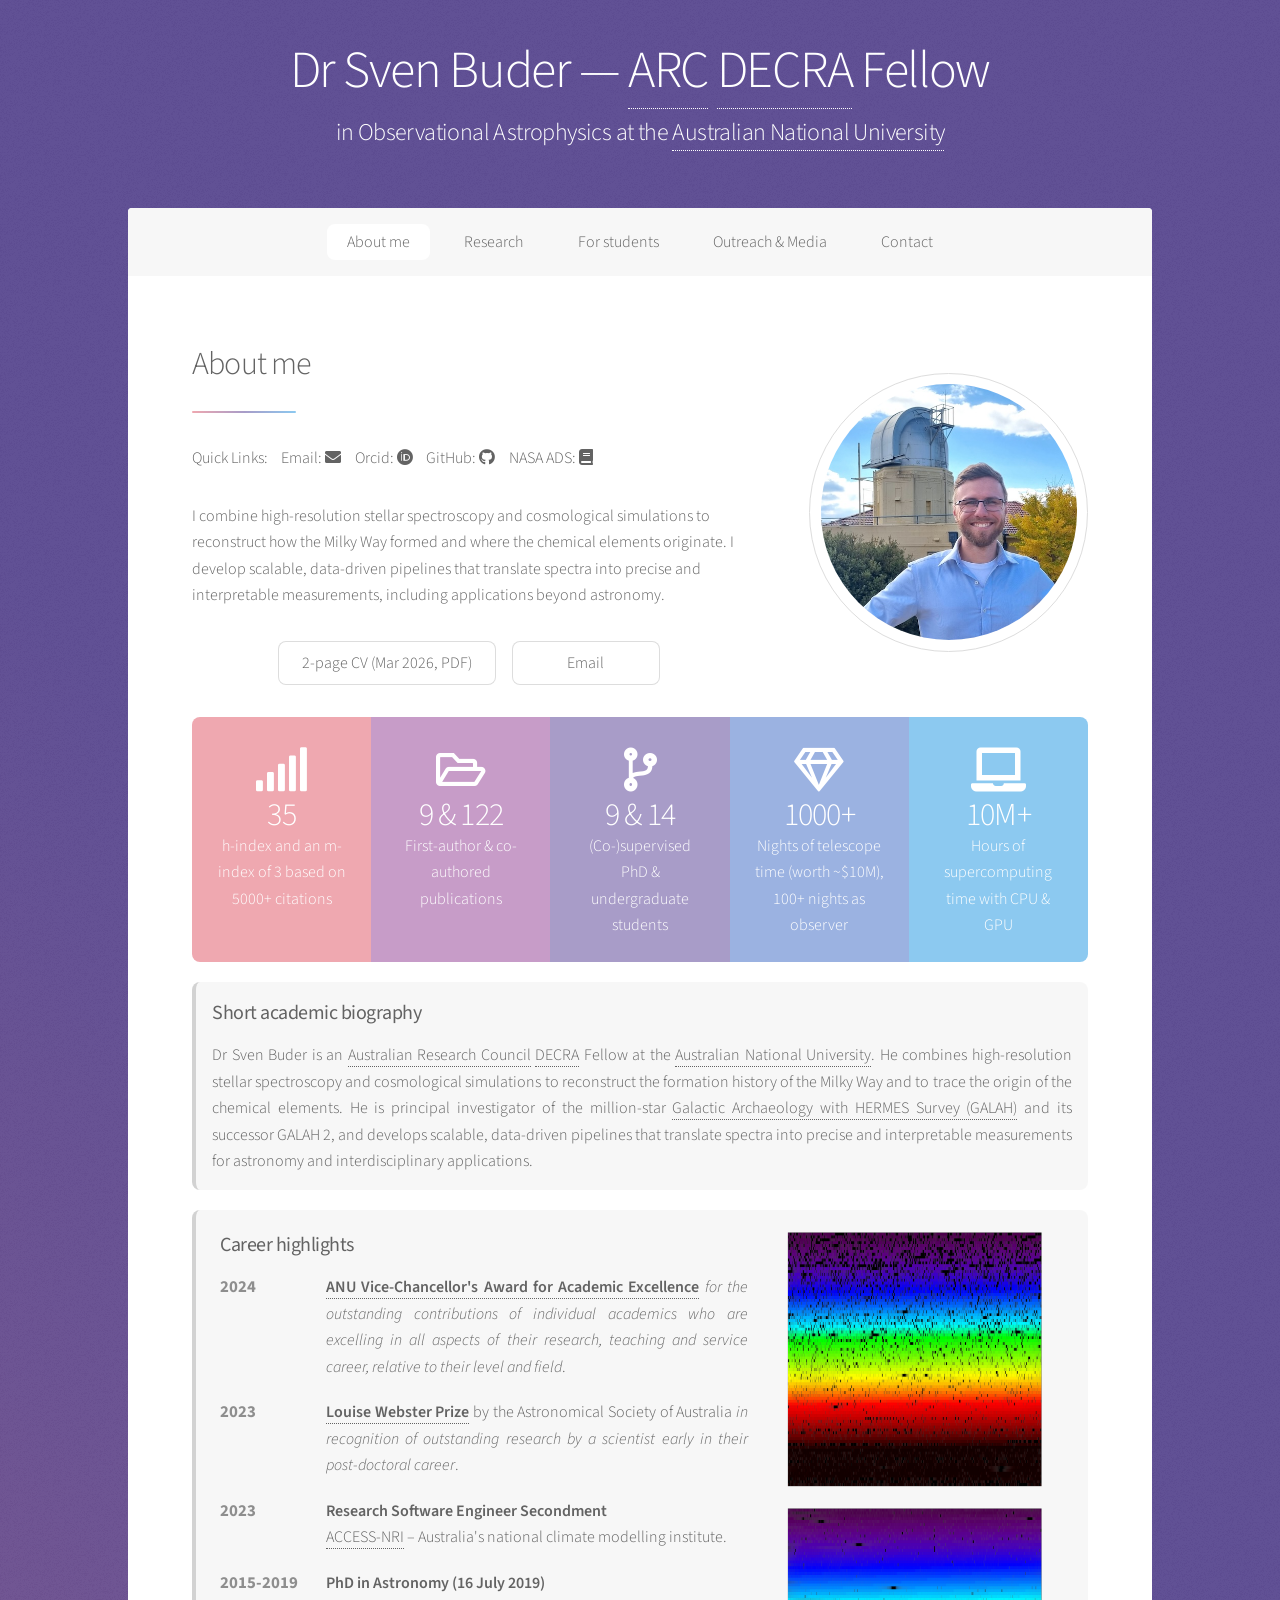
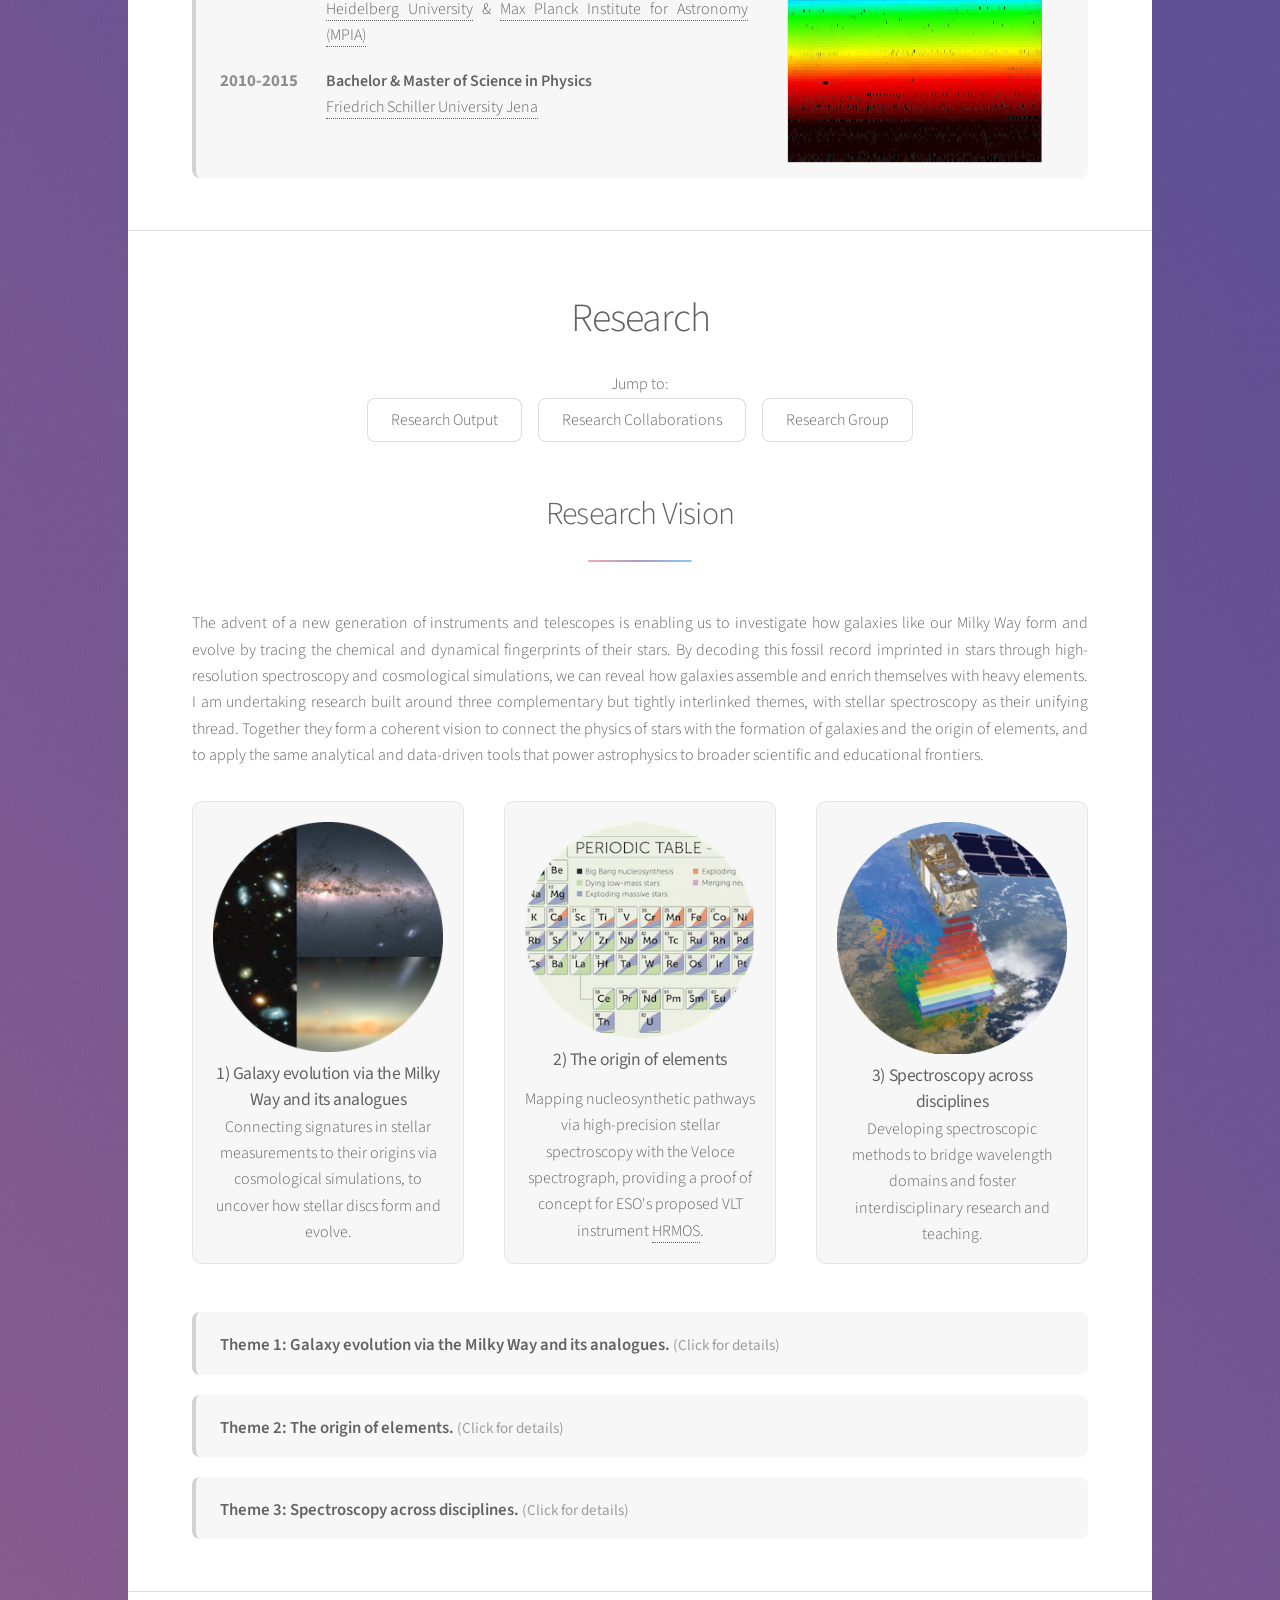
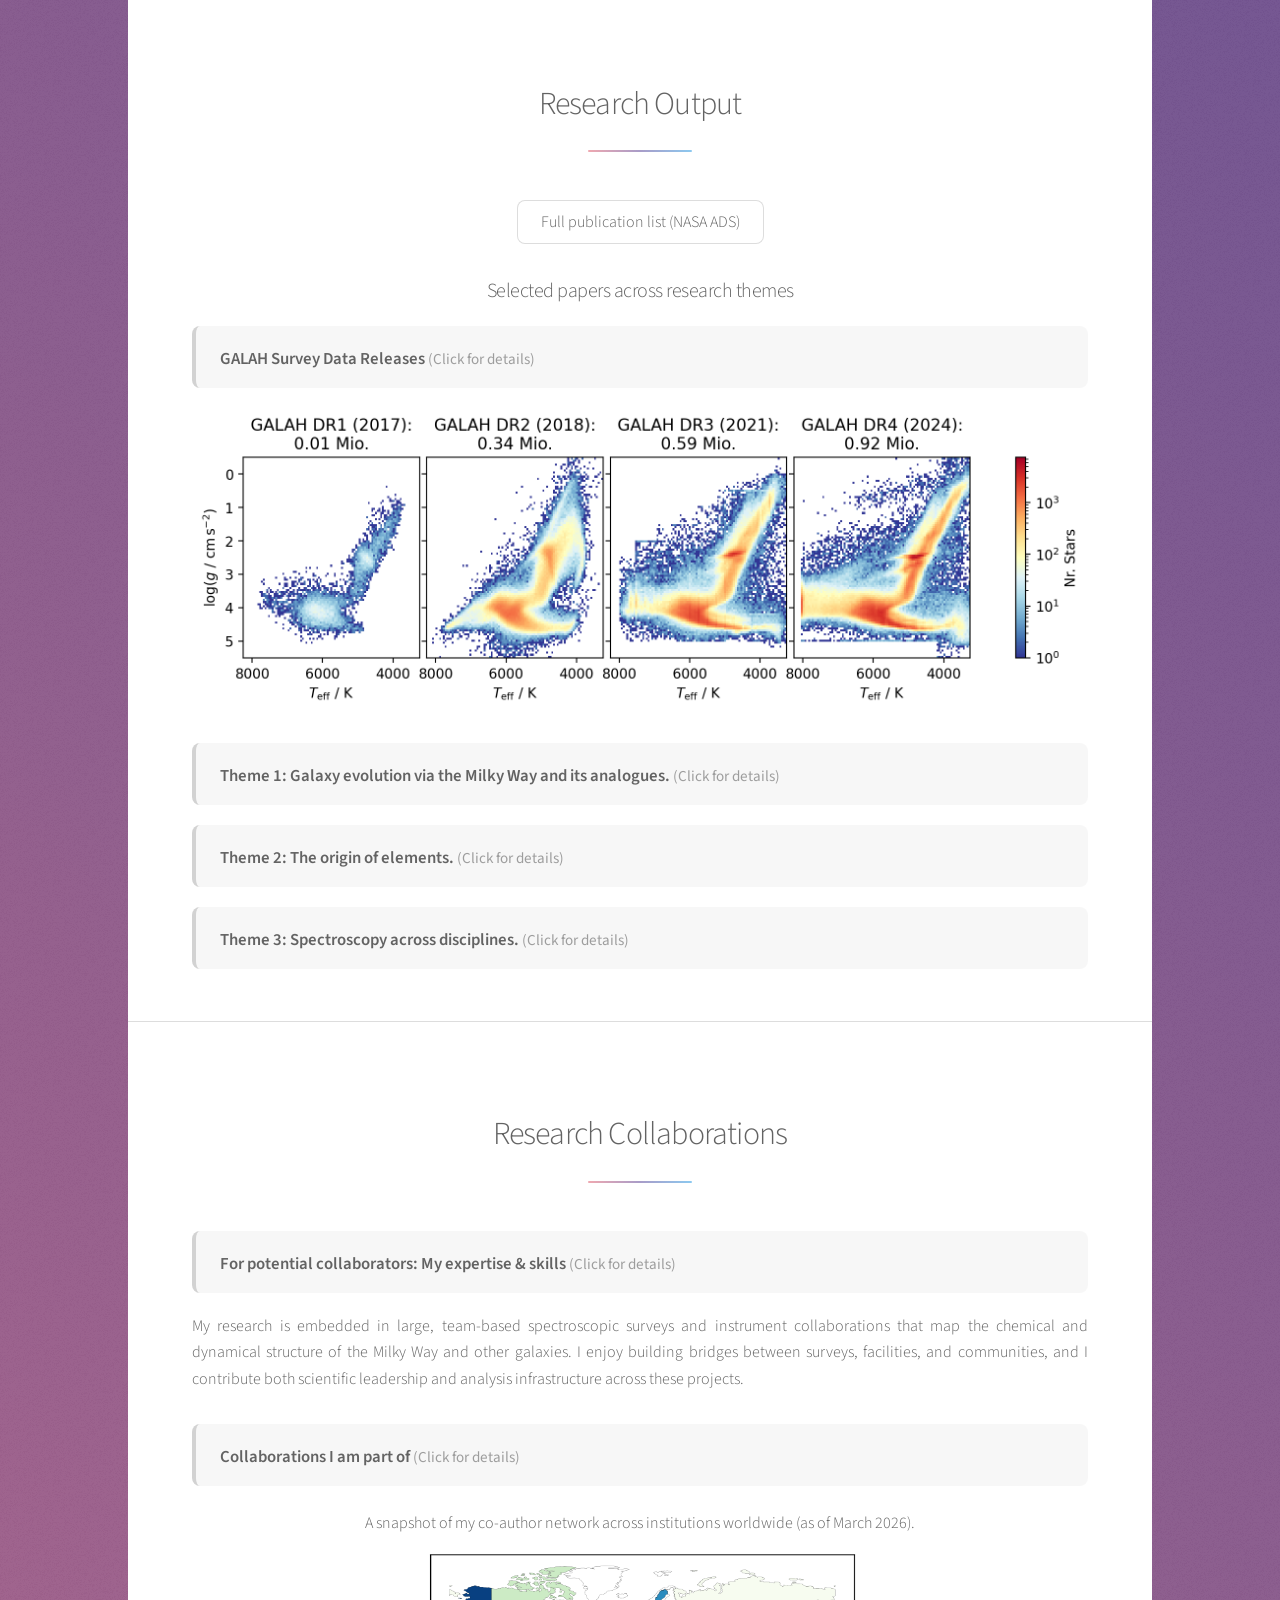
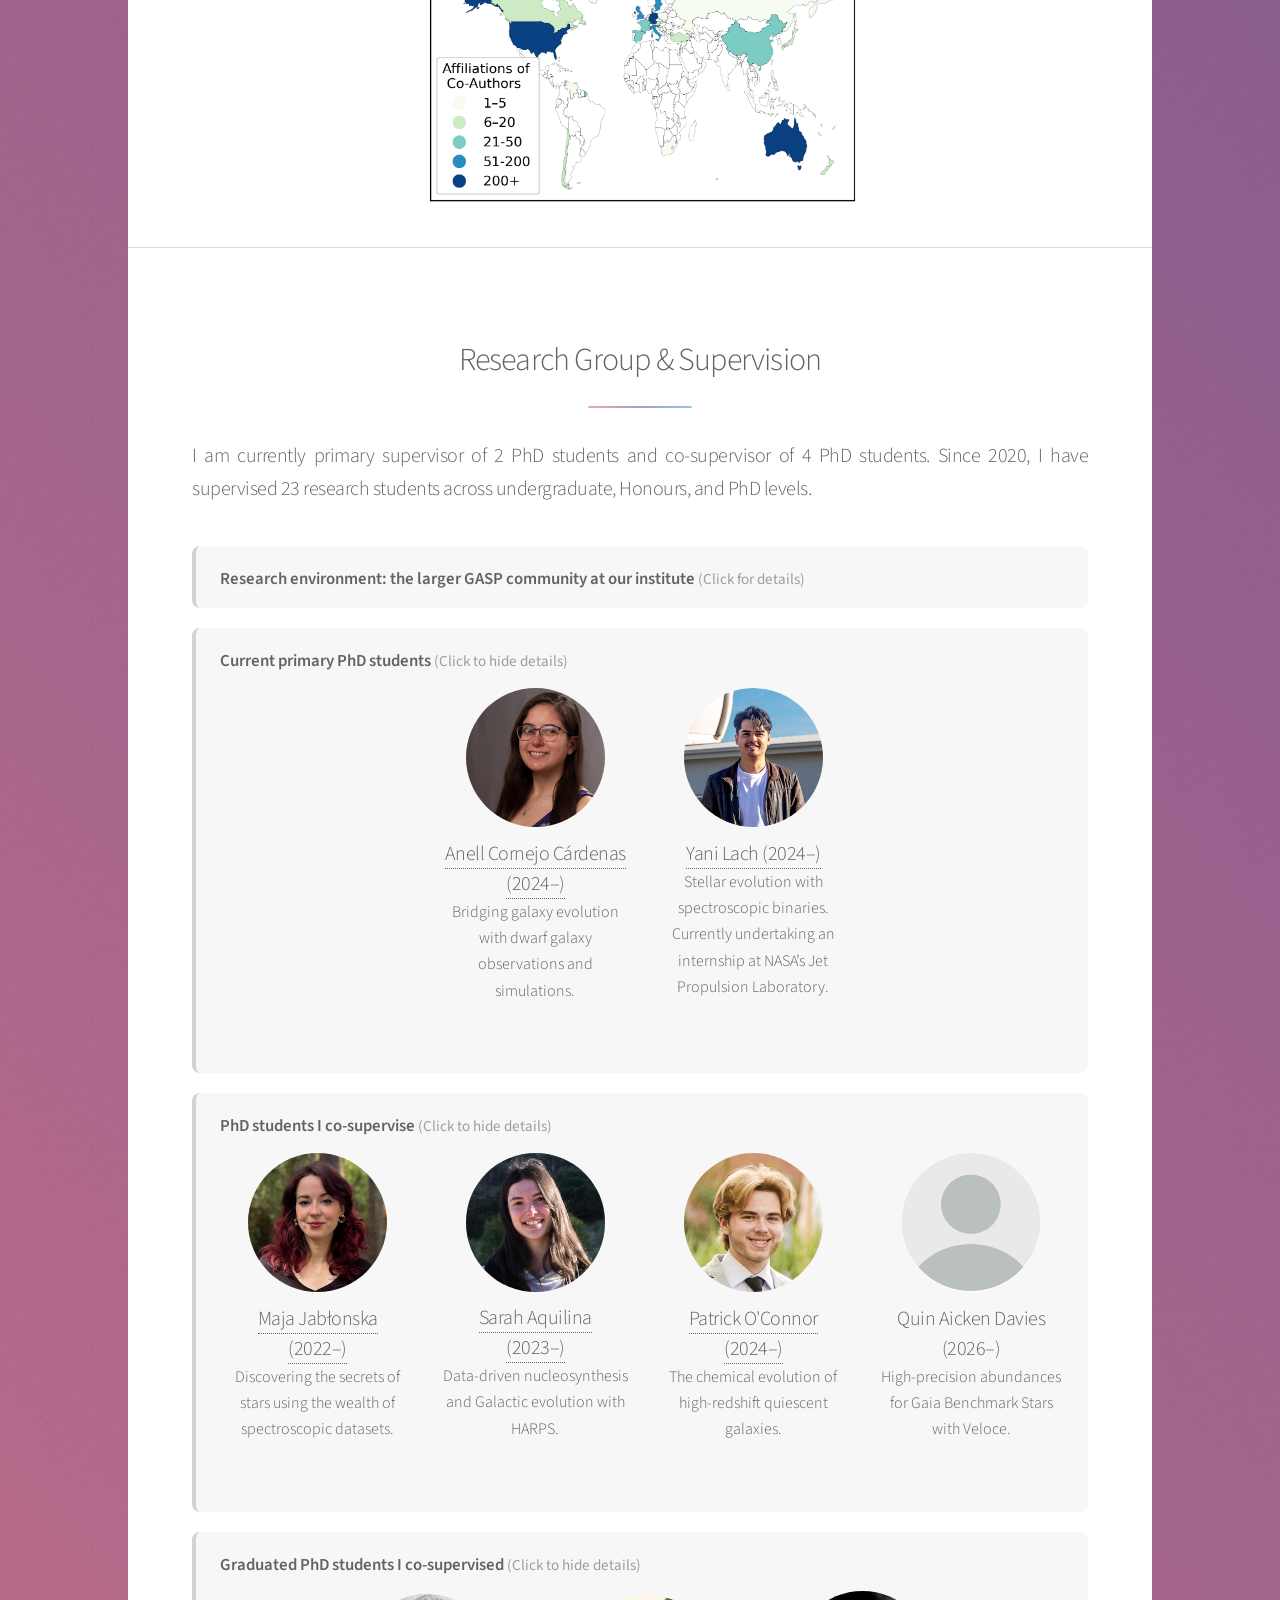
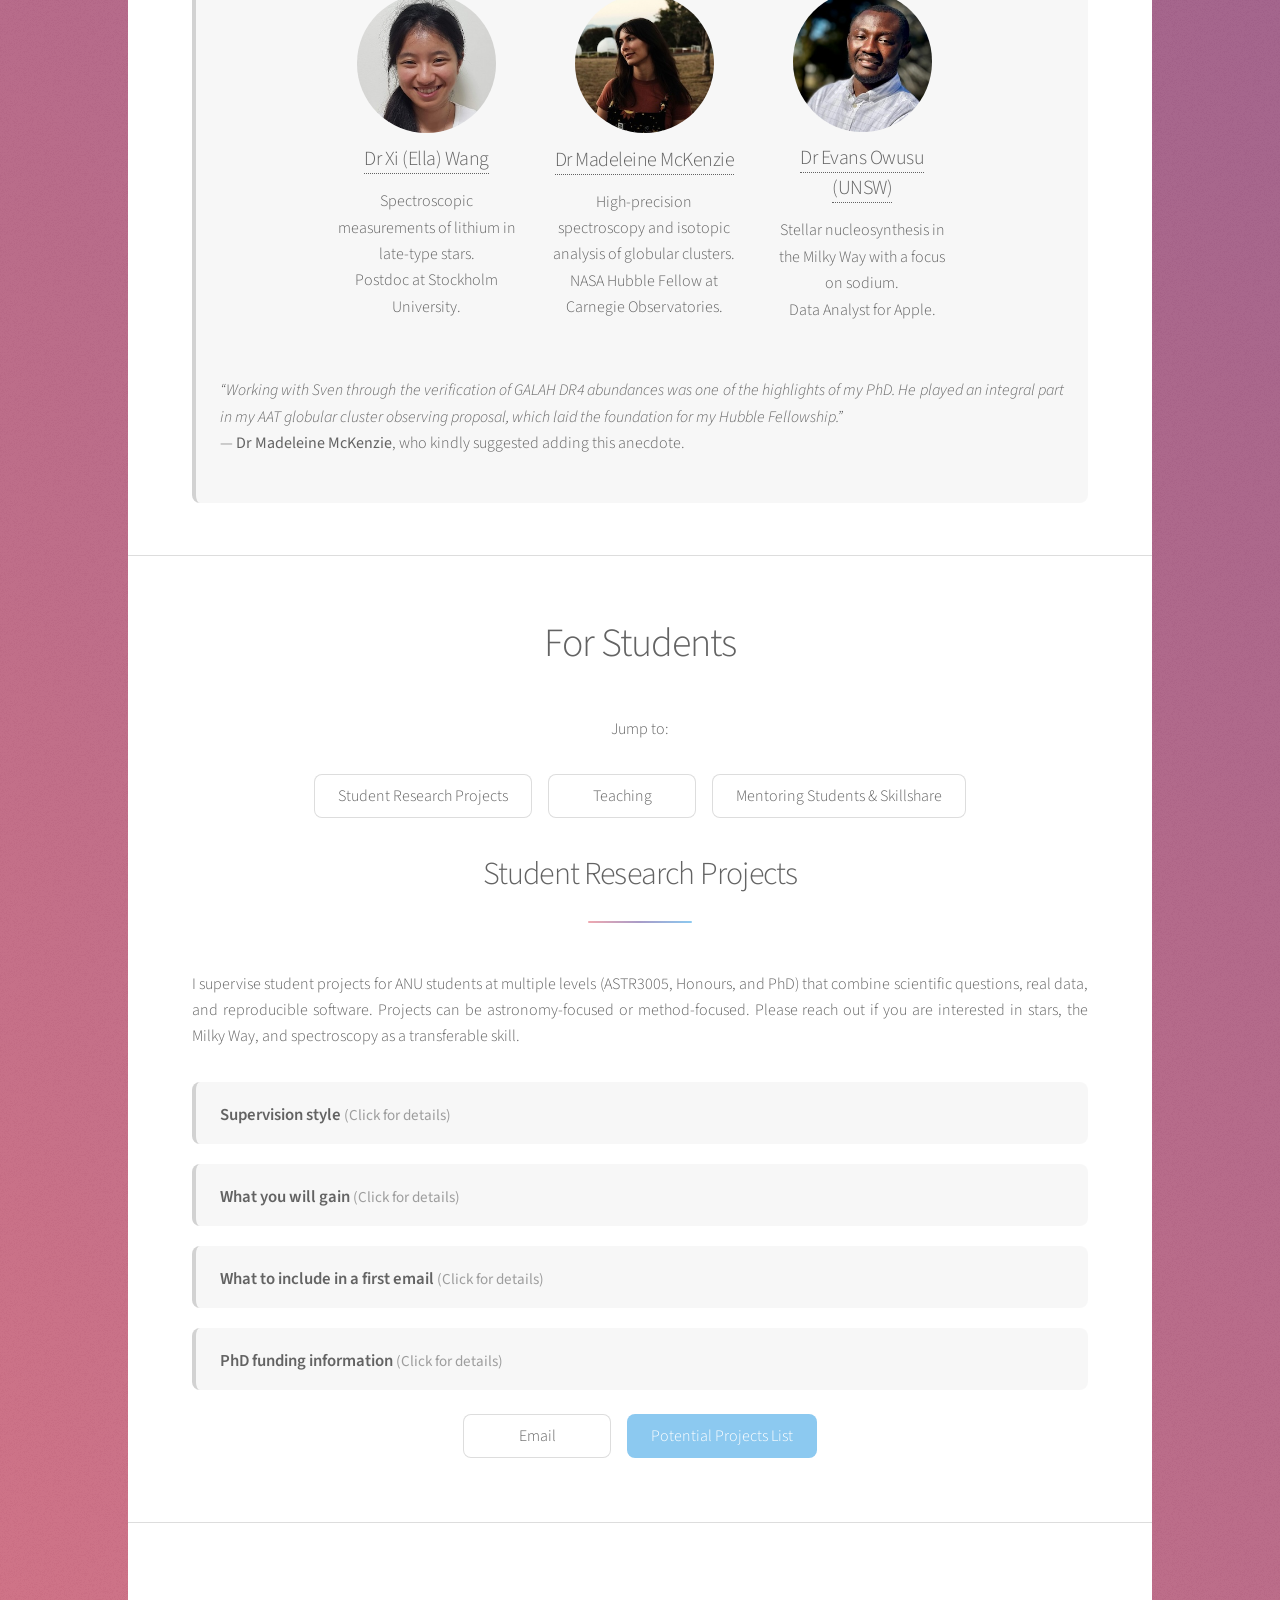
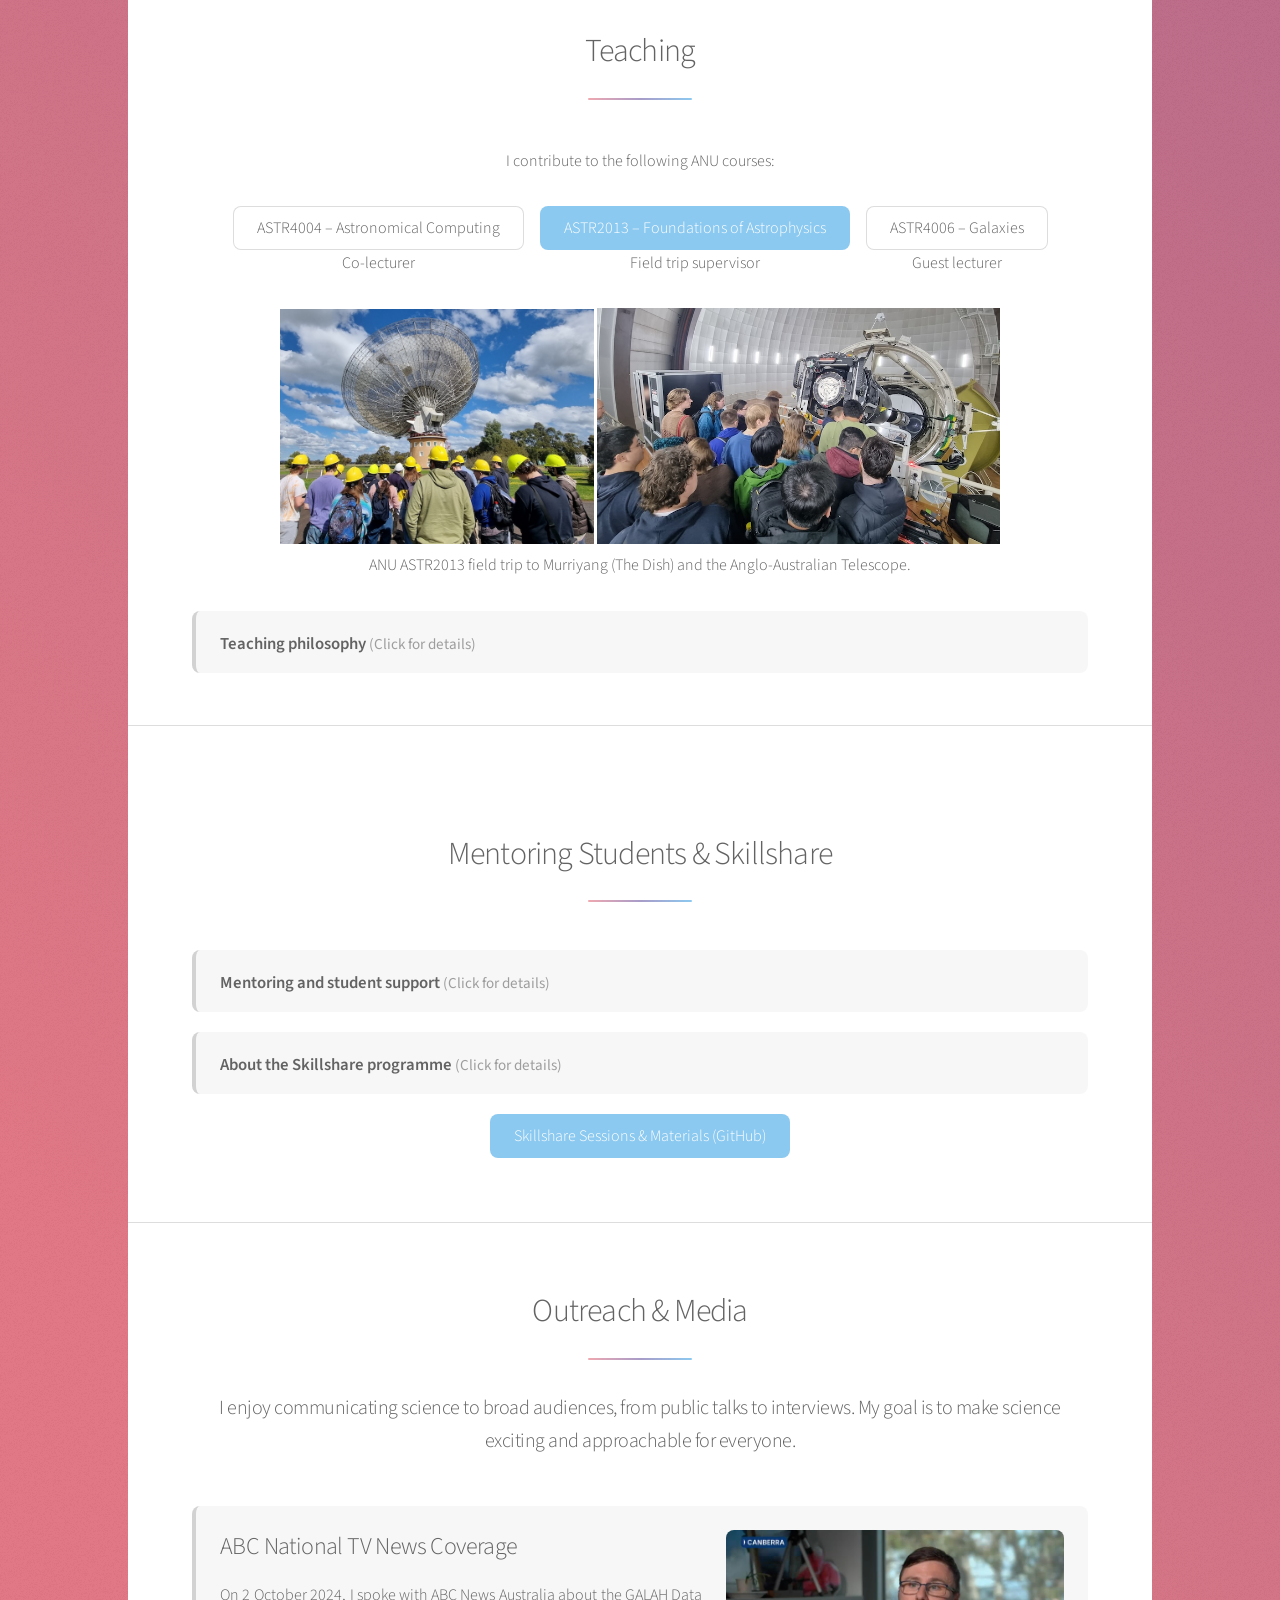
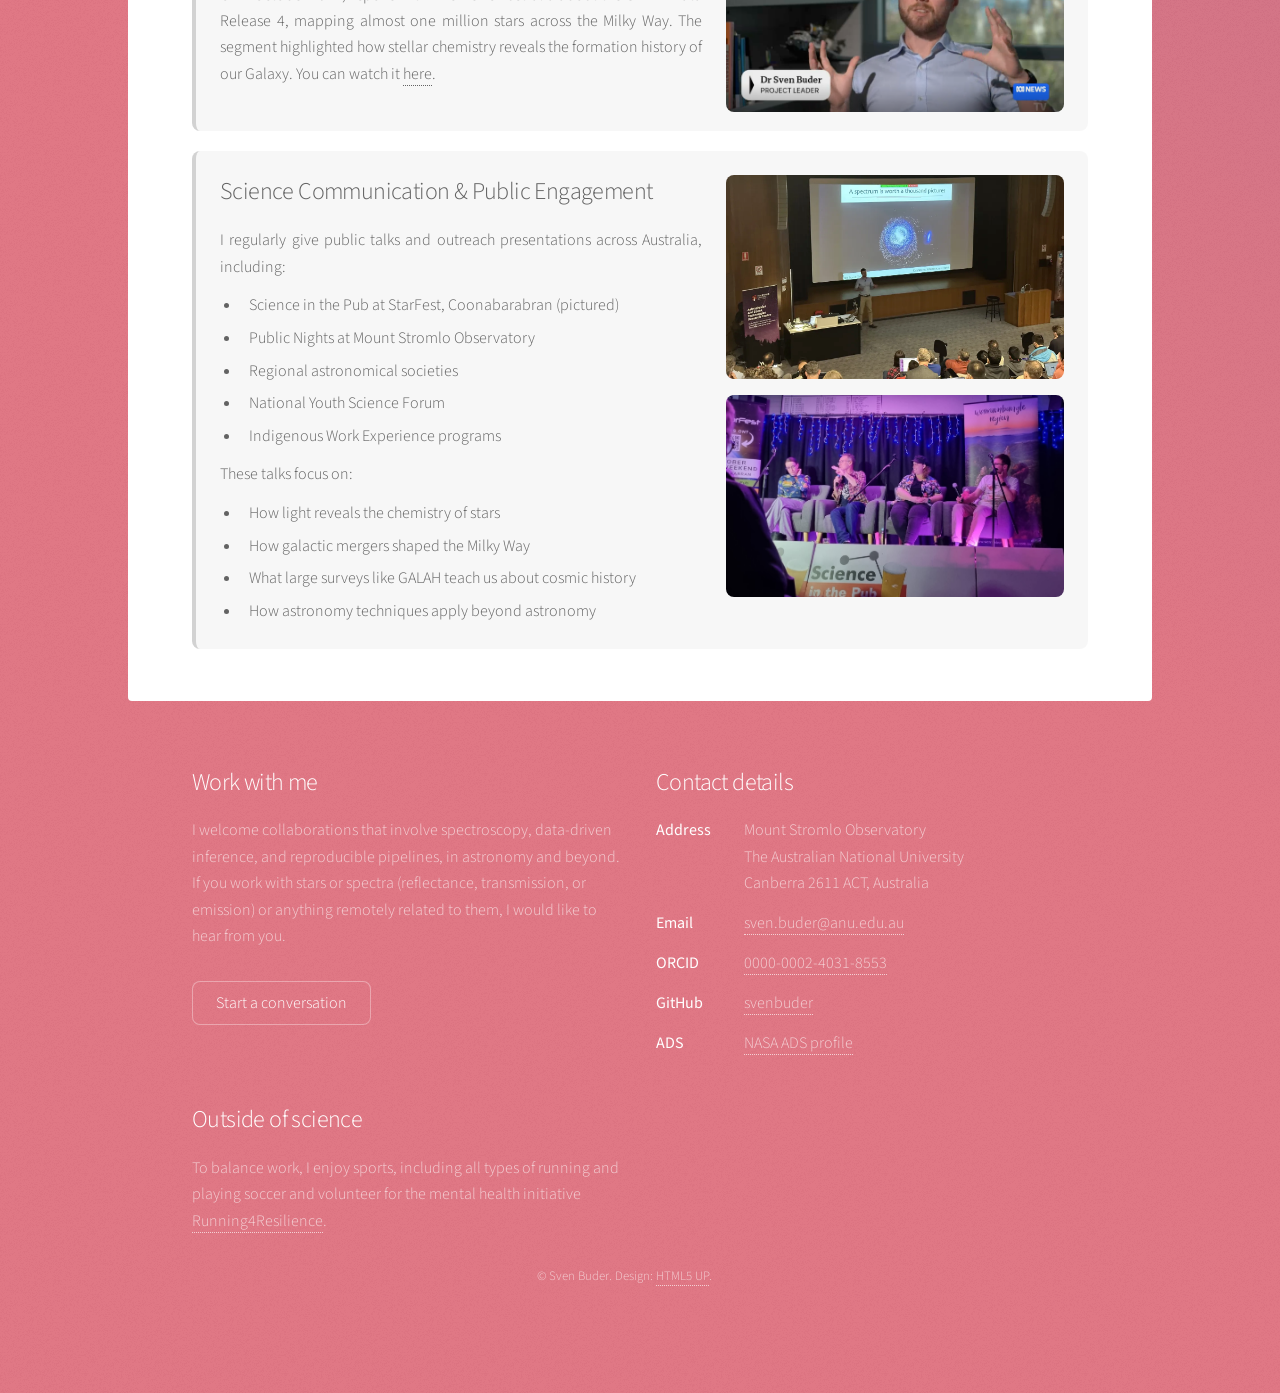
==== commit f73b497c: "pictures" ====
--- a/index.html
+++ b/index.html
@@ -854,7 +854,7 @@
 
 						<li style="text-align: center;">
 							<span class="icon main style1">
-							<img src="images/avatar_placeholder.png" width="75%" alt="Portrait of Patrick O'Connor" style="border-radius: 100%" />
+							<img src="images/patrick.jpg" width="75%" alt="Portrait of Patrick O'Connor" style="border-radius: 100%" />
 							</span>
 							<h3>
 							<a href="https://www.linkedin.com/in/patrick-o-connor-1a852922a/" target="_blank" rel="noopener noreferrer">
